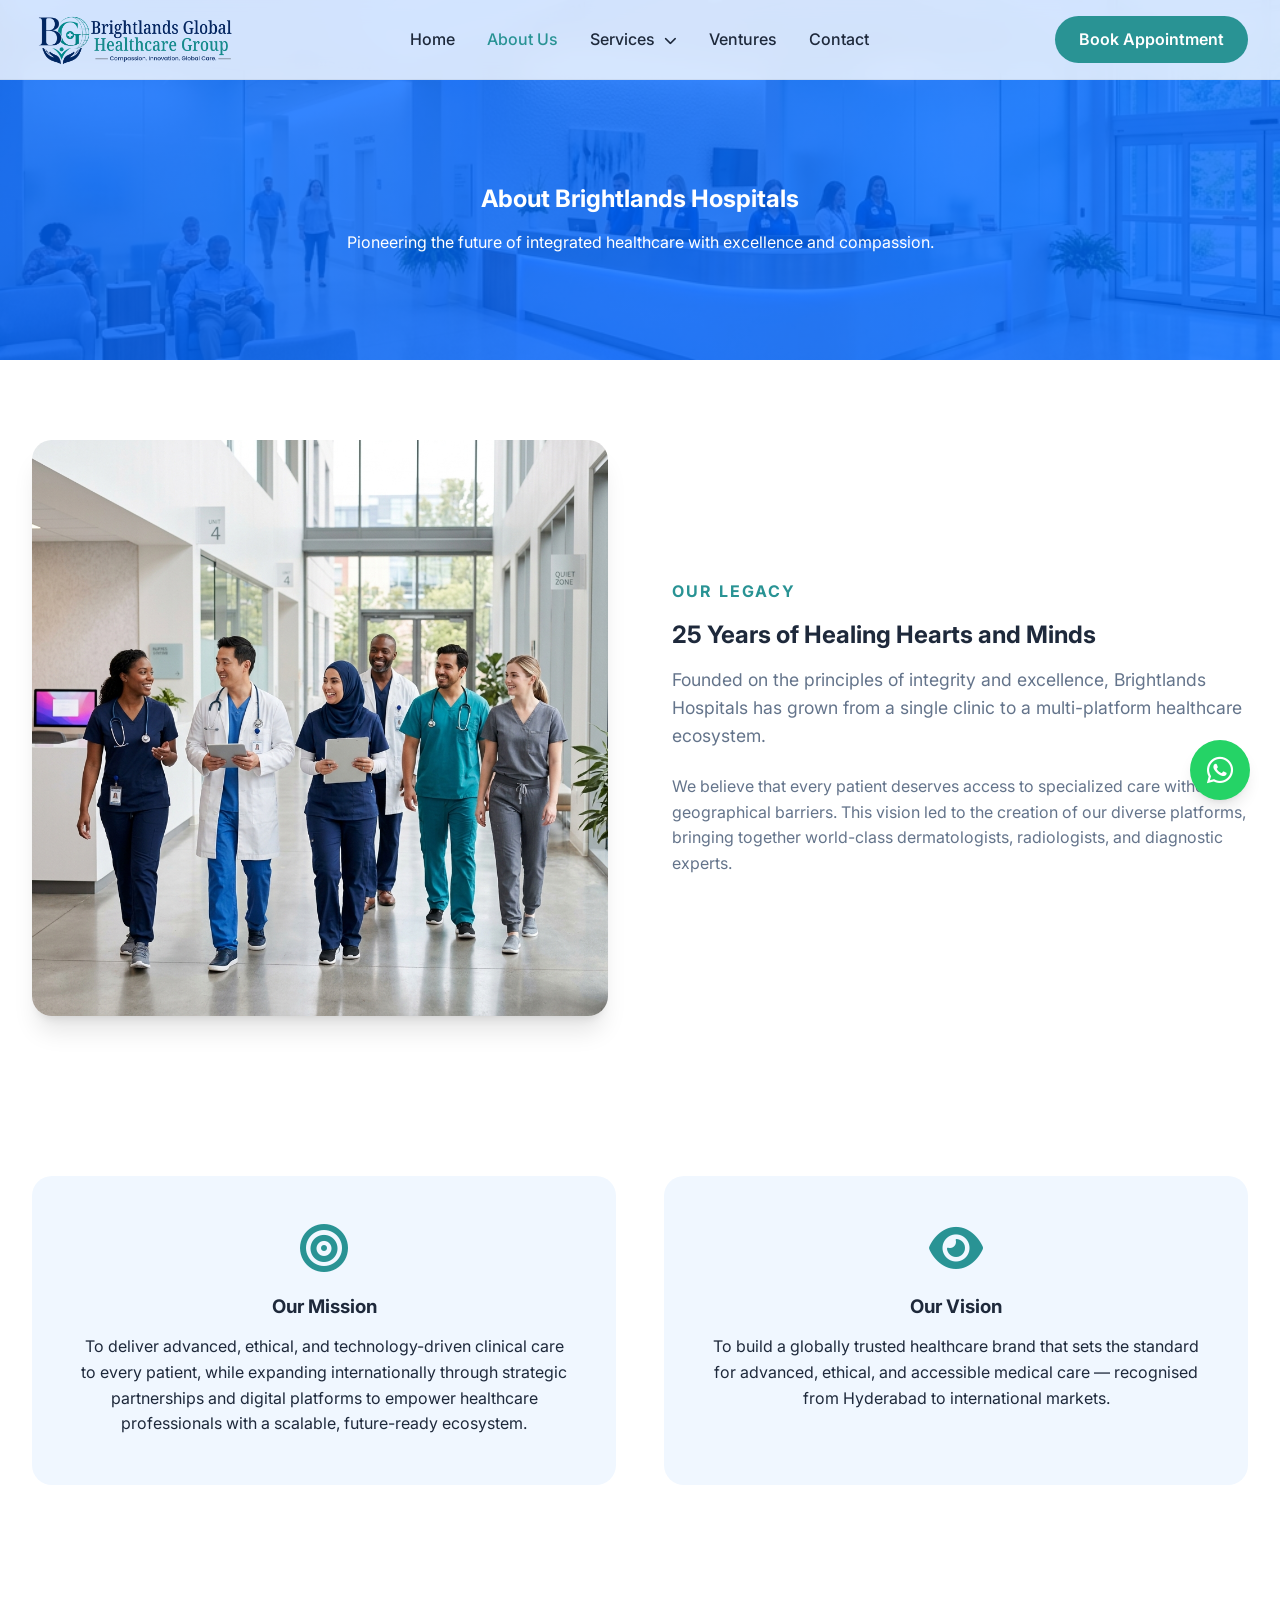
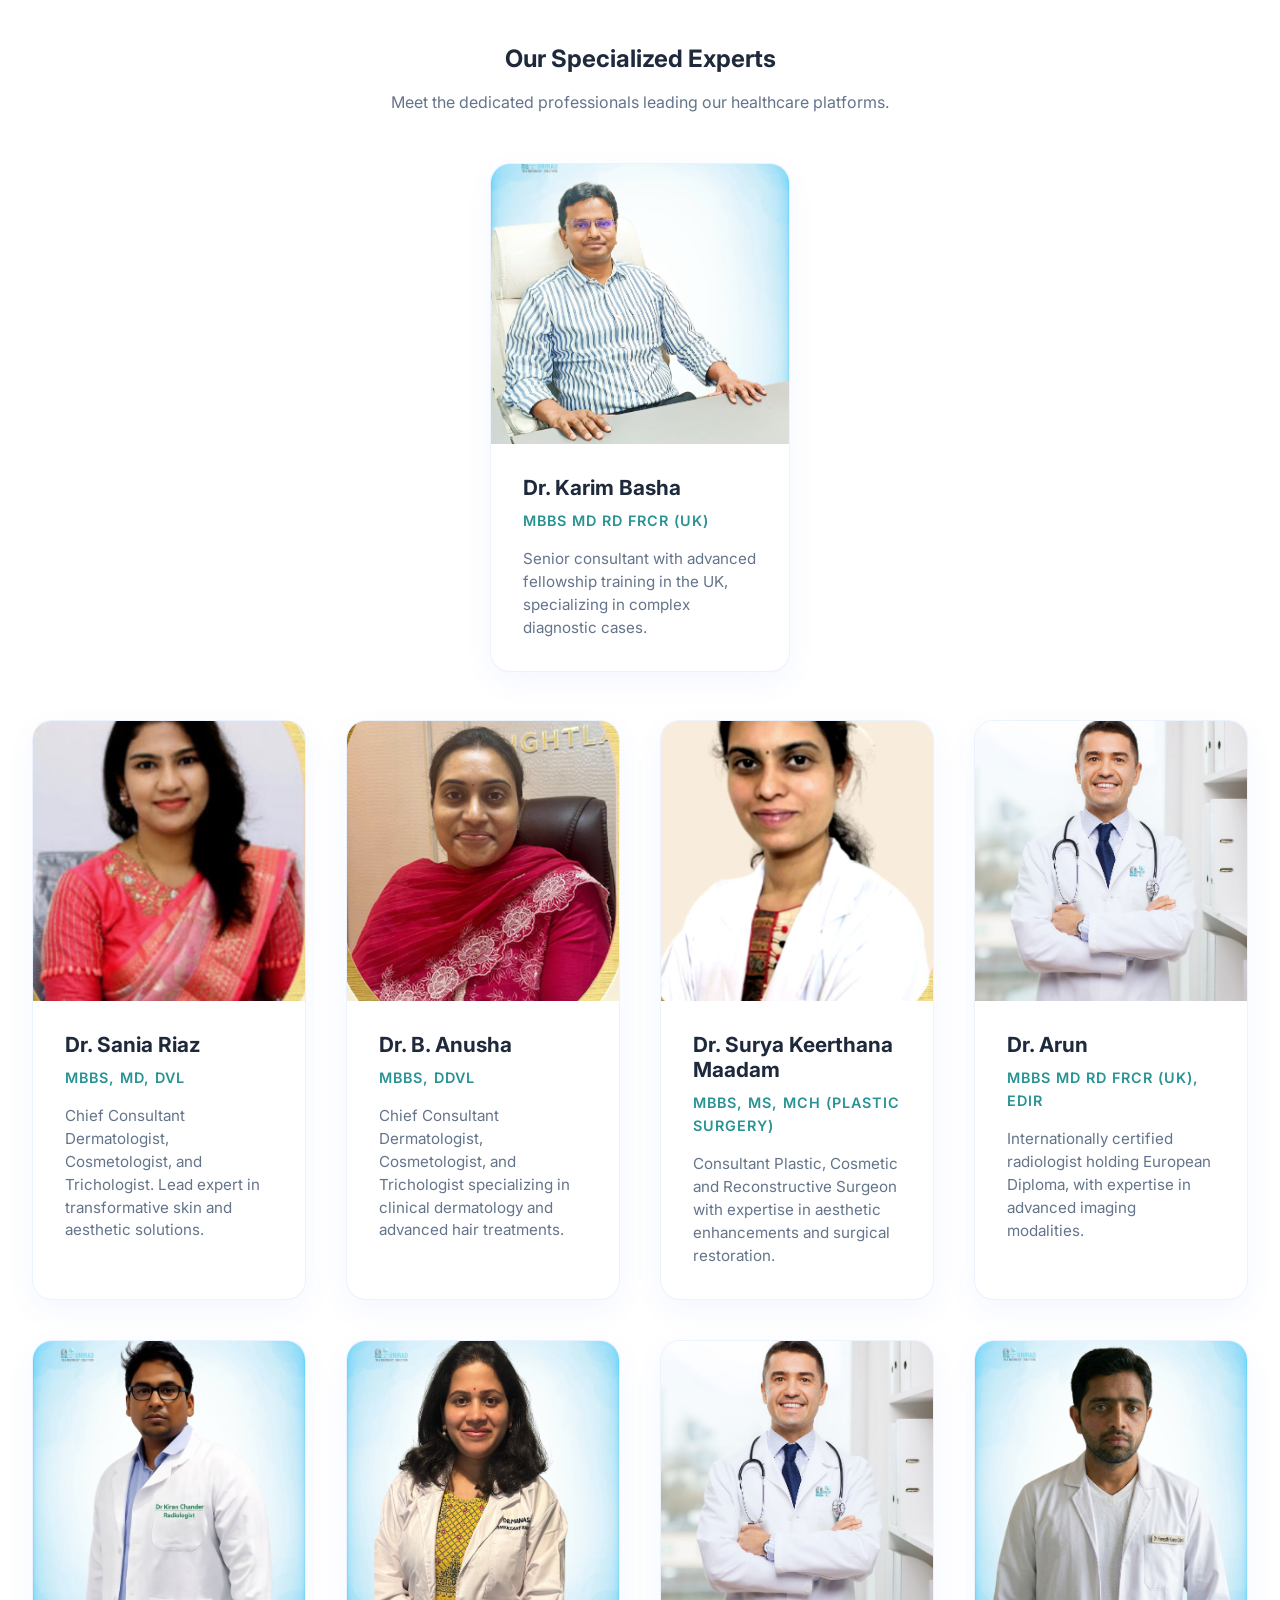
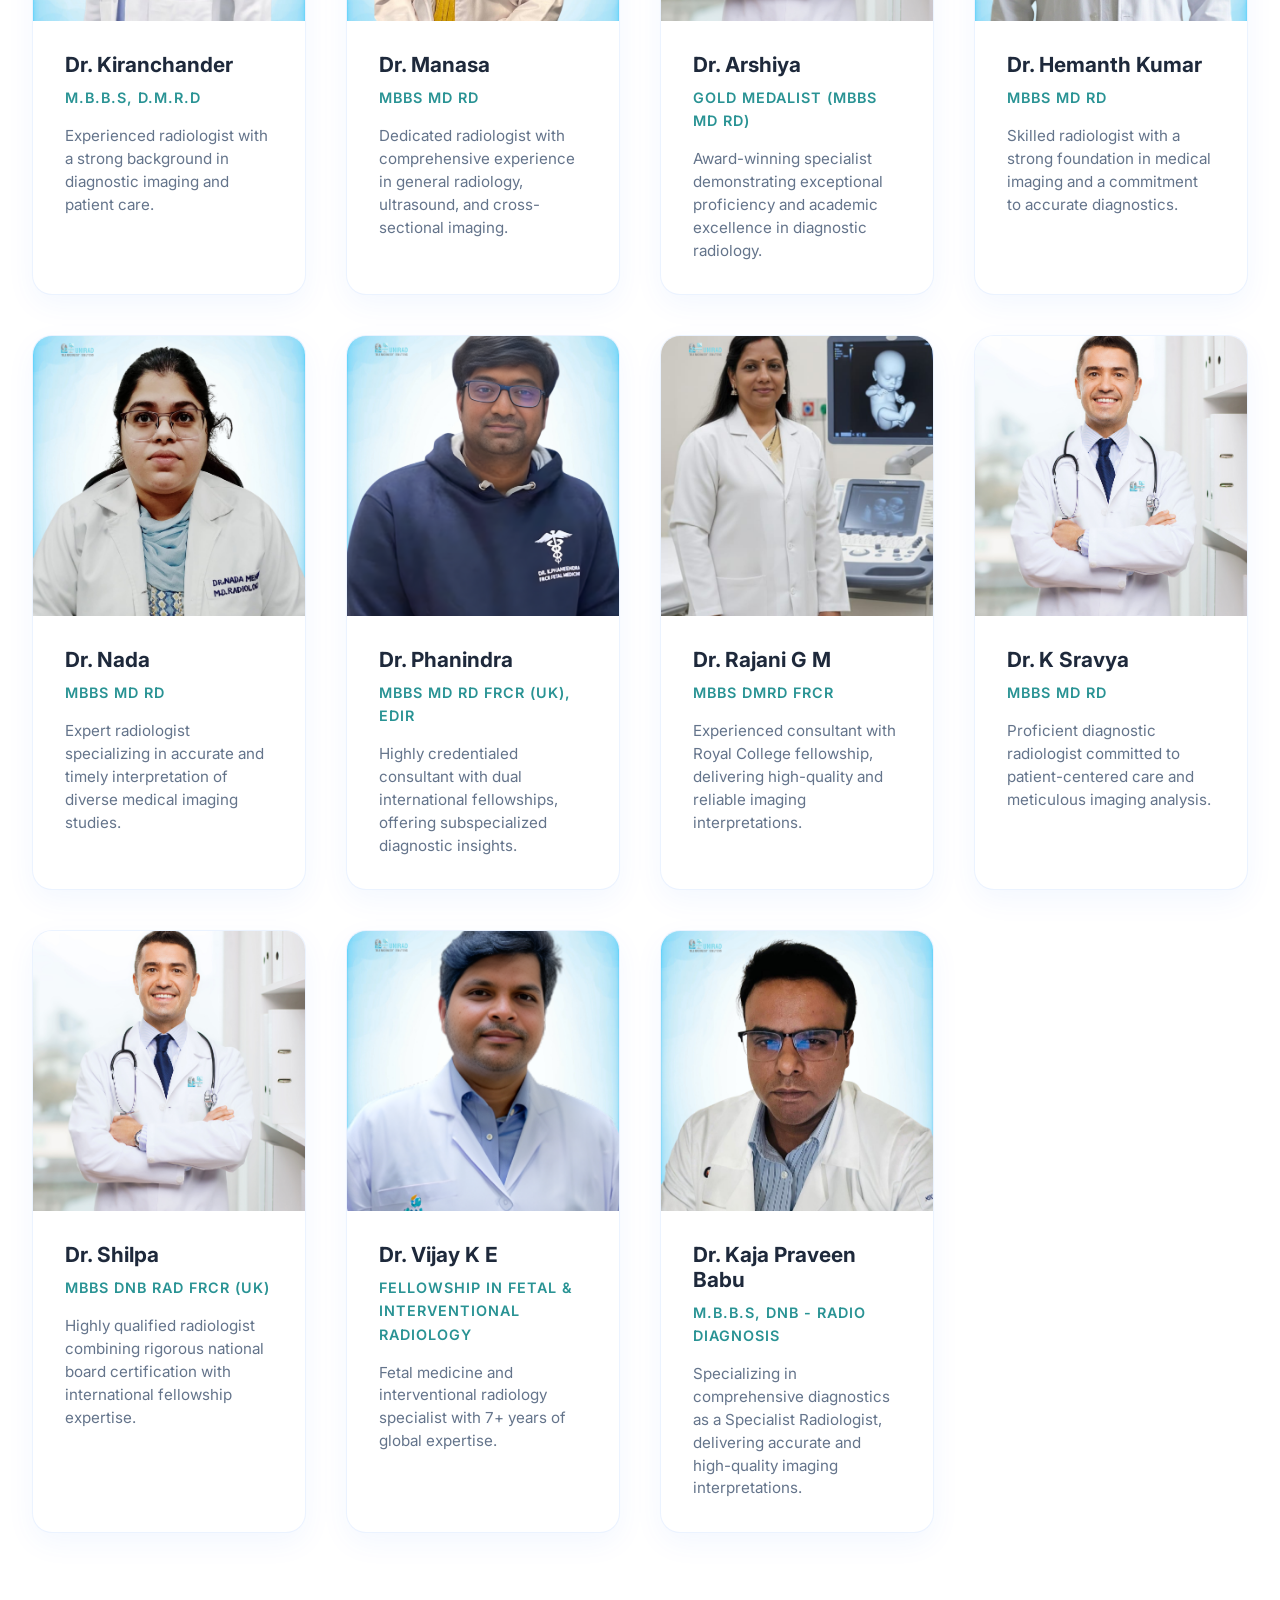
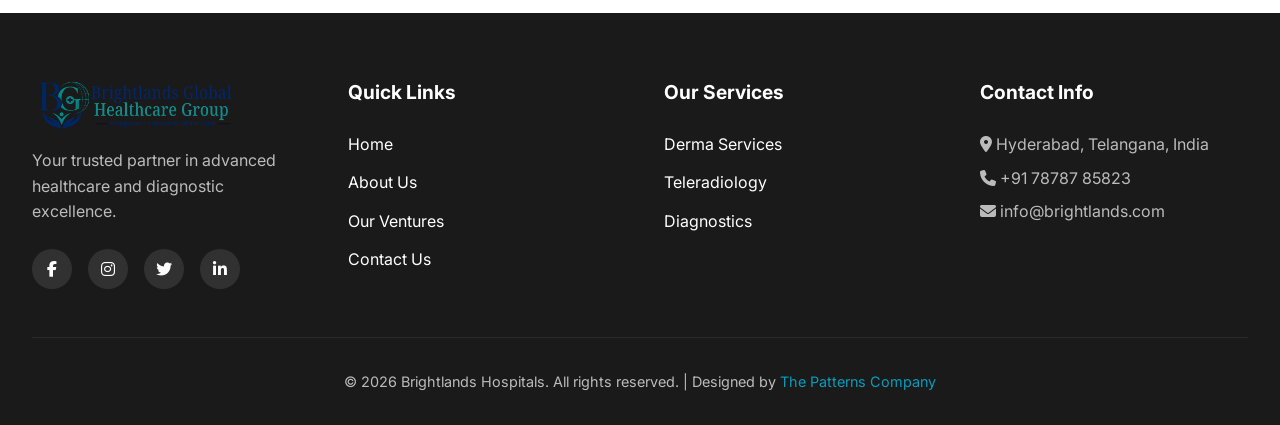
==== about-us.html @ 6816a844 "pp" ====
<!DOCTYPE html>
<html lang="en">

<head>
    <meta charset="UTF-8">
    <meta name="viewport" content="width=device-width, initial-scale=1.0">
    <title>About Us | Brightlands Hospitals</title>
    <link rel="stylesheet" href="assets/css/style.css">
    <link rel="stylesheet" href="https://cdnjs.cloudflare.com/ajax/libs/font-awesome/6.4.0/css/all.min.css">
    <link rel="shortcut icon" href="assets/images/favicon.png" type="image/x-icon">
</head>

<body>

    <!-- Header -->
    <header id="header">
        <div class="container nav-container">
            <a href="index.html" class="logo"><img src="assets/images/Brightlands-logo.png"
                    alt="Brightlands Hospitals"></a>
            <nav>
                <ul class="nav-links" id="nav-links">
                    <li><a href="index.html">Home</a></li>
                    <li><a href="about-us.html" class="active">About Us</a></li>
                    <li class="dropdown">
                        <a href="ventures.html">Services <i class="fas fa-chevron-down"></i></a>
                        <ul class="dropdown-menu">
                            <li><a href="https://brightlandsderma.com/" target="_blank">Brightlands Derma</a></li>
                            <li><a href="https://uniradteleradiology.com/" target="_blank">Unirad Teleradiology</a></li>
                            <li><a href="https://patternscompany.github.io/brightlands-diagnostics/"
                                    target="_blank">Brightlands Diagnostics</a></li>
                        </ul>
                    </li>
                    <li><a href="ventures.html">Ventures</a></li>
                    <li><a href="contact.html">Contact</a></li>
                    <li class="mobile-only"><a href="appointment.html">Book Appointment</a></li>
                </ul>
            </nav>
            <a href="appointment.html" class="nav-btn">Book Appointment</a>
            <div class="mobile-menu-btn" id="mobile-menu-btn">
                <i class="fas fa-bars"></i>
            </div>
        </div>
    </header>

    <div class="nav-overlay" id="nav-overlay"></div>

    <!-- About Hero -->
    <section class="about-hero">
        <div class="container text-center">
            <h1>About Brightlands Hospitals</h1>
            <p>Pioneering the future of integrated healthcare with excellence and compassion.</p>
        </div>
    </section>

    <!-- Our Story -->
    <section class="section-padding">
        <div class="container">
            <div class="about-summary-grid">
                <div class="about-image">
                    <img src="assets/images/about.png" alt="Our Story">
                </div>
                <div class="about-text">
                    <span
                        style="color: var(--primary-color); font-weight: 700; text-transform: uppercase; letter-spacing: 2px;">Our
                        Legacy</span>
                    <h2 style="margin-top: 1rem;">25 Years of Healing Hearts and Minds</h2>
                    <p style="margin-bottom: 1.5rem; color: var(--text-light); font-size: 1.1rem;">Founded on the
                        principles of integrity and excellence, Brightlands Hospitals has grown from a single clinic to
                        a multi-platform healthcare ecosystem.</p>
                    <p style="color: var(--text-light);">We believe that every patient deserves access to specialized
                        care without geographical barriers. This vision led to the creation of our diverse platforms,
                        bringing together world-class dermatologists, radiologists, and diagnostic experts.</p>
                </div>
            </div>
        </div>
    </section>

    <!-- Mission & Vision -->
    <section class="section-padding" style="background-color: var(--white);">
        <div class="container">
            <div class="mission-vision">
                <div class="mv-card">
                    <i class="fas fa-bullseye"></i>
                    <h3>Our Mission</h3>
                    <p>To deliver advanced, ethical, and technology-driven clinical care to every patient, while
                        expanding internationally through strategic partnerships and digital platforms to empower
                        healthcare professionals with a scalable, future-ready ecosystem.</p>
                </div>
                <div class="mv-card">
                    <i class="fas fa-eye"></i>
                    <h3>Our Vision</h3>
                    <p>To build a globally trusted healthcare brand that sets the standard for advanced, ethical, and
                        accessible medical care — recognised from Hyderabad to international markets.</p>
                </div>
            </div>
        </div>
    </section>

    <!-- Leadership -->
    <section class="section-padding">
        <div class="container">
            <h2 class="text-center">Our Specialized Experts</h2>
            <p class="text-center" style="max-width: 600px; margin: 0 auto 3rem; color: var(--text-light);">Meet the
                dedicated professionals leading our healthcare platforms.</p>
            <div class="team-leader">
                <!-- Dr. Karim Basha -->
                <div class="team-card leader-card">
                    <div class="box-img">
                        <img src="assets/images/team/karim-basha.png" alt="Dr. Karim Basha">
                    </div>
                    <div class="team-content">
                        <h3 class="box-title"><a href="#">Dr. Karim Basha</a></h3>
                        <span class="team-desig">MBBS MD RD FRCR (UK)</span>
                        <p class="team-text">Senior consultant with advanced fellowship training in the UK, specializing
                            in complex diagnostic cases.</p>
                    </div>
                </div>
            </div>

            <div class="team-grid">
                <!-- Dr. Sania Riaz -->
                <div class="team-card">
                    <div class="box-img">
                        <img src="assets/images/team/dr-sania.png" alt="Dr. Sania Riaz">
                    </div>
                    <div class="team-content">
                        <h3 class="box-title"><a href="#">Dr. Sania Riaz</a></h3>
                        <span class="team-desig">MBBS, MD, DVL</span>
                        <p class="team-text">Chief Consultant Dermatologist, Cosmetologist, and Trichologist. Lead
                            expert in transformative skin and aesthetic solutions.</p>
                    </div>
                </div>

                <!-- Dr. B. Anusha -->
                <div class="team-card">
                    <div class="box-img">
                        <img src="assets/images/team/dr-anusha.png" alt="Dr. B. Anusha">
                    </div>
                    <div class="team-content">
                        <h3 class="box-title"><a href="#">Dr. B. Anusha</a></h3>
                        <span class="team-desig">MBBS, DDVL</span>
                        <p class="team-text">Chief Consultant Dermatologist, Cosmetologist, and Trichologist
                            specializing in clinical dermatology and advanced hair treatments.</p>
                    </div>
                </div>

                <!-- Dr. Surya Keerthana Maadam -->
                <div class="team-card">
                    <div class="box-img">
                        <img src="assets/images/team/dr-surya.png" alt="Dr. Surya Keerthana Maadam">
                    </div>
                    <div class="team-content">
                        <h3 class="box-title"><a href="#">Dr. Surya Keerthana Maadam</a></h3>
                        <span class="team-desig">MBBS, MS, MCh (Plastic Surgery)</span>
                        <p class="team-text">Consultant Plastic, Cosmetic and Reconstructive Surgeon with expertise in
                            aesthetic enhancements and surgical restoration.</p>
                    </div>
                </div>



                <!-- Dr. Arun -->
                <div class="team-card">
                    <div class="box-img">
                        <img src="assets/images/team/placeholder.png" alt="Dr. Arun">
                    </div>
                    <div class="team-content">
                        <h3 class="box-title"><a href="#">Dr. Arun</a></h3>
                        <span class="team-desig">MBBS MD RD FRCR (UK), EDiR</span>
                        <p class="team-text">Internationally certified radiologist holding European Diploma, with
                            expertise in advanced imaging modalities.</p>
                    </div>
                </div>

                <!-- Dr. Kiranchander -->
                <div class="team-card">
                    <div class="box-img">
                        <img src="assets/images/team/dr-kiran.png" alt="Dr. Kiranchander">
                    </div>
                    <div class="team-content">
                        <h3 class="box-title"><a href="#">Dr. Kiranchander</a></h3>
                        <span class="team-desig">M.B.B.S, D.M.R.D</span>
                        <p class="team-text">Experienced radiologist with a strong background in diagnostic imaging and
                            patient care.</p>
                    </div>
                </div>

                <!-- Dr. Manasa -->
                <div class="team-card">
                    <div class="box-img">
                        <img src="assets/images/team/dr-manasa.png" alt="Dr. Manasa">
                    </div>
                    <div class="team-content">
                        <h3 class="box-title"><a href="#">Dr. Manasa</a></h3>
                        <span class="team-desig">MBBS MD RD</span>
                        <p class="team-text">Dedicated radiologist with comprehensive experience in general radiology,
                            ultrasound, and cross-sectional imaging.</p>
                    </div>
                </div>

                <!-- Dr. Arshiya -->
                <div class="team-card">
                    <div class="box-img">
                        <img src="assets/images/team/placeholder.png" alt="Dr. Arshiya">
                    </div>
                    <div class="team-content">
                        <h3 class="box-title"><a href="#">Dr. Arshiya</a></h3>
                        <span class="team-desig">Gold Medalist (MBBS MD RD)</span>
                        <p class="team-text">Award-winning specialist demonstrating exceptional proficiency and academic
                            excellence in diagnostic radiology.</p>
                    </div>
                </div>

                <!-- Dr. Hemanth Kumar -->
                <div class="team-card">
                    <div class="box-img">
                        <img src="assets/images/team/hemanth.png" alt="Dr. Hemanth Kumar">
                    </div>
                    <div class="team-content">
                        <h3 class="box-title"><a href="#">Dr. Hemanth Kumar</a></h3>
                        <span class="team-desig">MBBS MD RD</span>
                        <p class="team-text">Skilled radiologist with a strong foundation in medical imaging and a
                            commitment to accurate diagnostics.</p>
                    </div>
                </div>

                <!-- Dr. Nada -->
                <div class="team-card">
                    <div class="box-img">
                        <img src="assets/images/team/nada-mehreen.png" alt="Dr. Nada">
                    </div>
                    <div class="team-content">
                        <h3 class="box-title"><a href="#">Dr. Nada</a></h3>
                        <span class="team-desig">MBBS MD RD</span>
                        <p class="team-text">Expert radiologist specializing in accurate and timely interpretation of
                            diverse medical imaging studies.</p>
                    </div>
                </div>

                <!-- Dr. Phanindra -->
                <div class="team-card">
                    <div class="box-img">
                        <img src="assets/images/team/phanindra.png" alt="Dr. Phanindra">
                    </div>
                    <div class="team-content">
                        <h3 class="box-title"><a href="#">Dr. Phanindra</a></h3>
                        <span class="team-desig">MBBS MD RD FRCR (UK), EDIR</span>
                        <p class="team-text">Highly credentialed consultant with dual international fellowships,
                            offering subspecialized diagnostic insights.</p>
                    </div>
                </div>

                <!-- Dr. Rajani G M -->
                <div class="team-card">
                    <div class="box-img">
                        <img src="assets/images/team/rajani.png" alt="Dr. Rajani G M">
                    </div>
                    <div class="team-content">
                        <h3 class="box-title"><a href="#">Dr. Rajani G M</a></h3>
                        <span class="team-desig">MBBS DMRD FRCR</span>
                        <p class="team-text">Experienced consultant with Royal College fellowship, delivering
                            high-quality and reliable imaging interpretations.</p>
                    </div>
                </div>

                <!-- Dr. K Sravya -->
                <div class="team-card">
                    <div class="box-img">
                        <img src="assets/images/team/placeholder.png" alt="Dr. K Sravya">
                    </div>
                    <div class="team-content">
                        <h3 class="box-title"><a href="#">Dr. K Sravya</a></h3>
                        <span class="team-desig">MBBS MD RD</span>
                        <p class="team-text">Proficient diagnostic radiologist committed to patient-centered care and
                            meticulous imaging analysis.</p>
                    </div>
                </div>

                <!-- Dr. Shilpa -->
                <div class="team-card">
                    <div class="box-img">
                        <img src="assets/images/team/placeholder.png" alt="Dr. Shilpa">
                    </div>
                    <div class="team-content">
                        <h3 class="box-title"><a href="#">Dr. Shilpa</a></h3>
                        <span class="team-desig">MBBS DNB RAD FRCR (UK)</span>
                        <p class="team-text">Highly qualified radiologist combining rigorous national board
                            certification with international fellowship expertise.</p>
                    </div>
                </div>

                <!-- Dr. Vijay K E -->
                <div class="team-card">
                    <div class="box-img">
                        <img src="assets/images/team/vijay.png" alt="Dr. Vijay K E">
                    </div>
                    <div class="team-content">
                        <h3 class="box-title"><a href="#">Dr. Vijay K E</a></h3>
                        <span class="team-desig">Fellowship in Fetal & Interventional Radiology</span>
                        <p class="team-text">Fetal medicine and interventional radiology specialist with 7+ years of
                            global expertise.</p>
                    </div>
                </div>

                <!-- Dr. Kaja Praveen Babu -->
                <div class="team-card">
                    <div class="box-img">
                        <img src="assets/images/team/praveen.png" alt="Dr. Kaja Praveen Babu">
                    </div>
                    <div class="team-content">
                        <h3 class="box-title"><a href="#">Dr. Kaja Praveen Babu</a></h3>
                        <span class="team-desig">M.B.B.S, DNB - RADIO DIAGNOSIS</span>
                        <p class="team-text">Specializing in comprehensive diagnostics as a Specialist Radiologist,
                            delivering accurate and high-quality imaging interpretations.</p>
                    </div>
                </div>
            </div>
        </div>
    </section>

    <!-- Footer -->
    <footer>
        <div class="container">
            <div class="footer-grid">
                <div class="footer-col">
                    <a href="index.html" class="logo"><img src="assets/images/Brightlands-logo.png"
                            alt="Brightlands Hospitals"></a>
                    <p style="margin-top: 1rem; opacity: 0.7;">Your trusted partner in advanced healthcare and
                        diagnostic excellence.</p>
                    <div class="social-links">
                        <a href="#"><i class="fab fa-facebook-f"></i></a>
                        <a href="#"><i class="fab fa-instagram"></i></a>
                        <a href="#"><i class="fab fa-twitter"></i></a>
                        <a href="#"><i class="fab fa-linkedin-in"></i></a>
                    </div>
                </div>
                <div class="footer-col">
                    <h4>Quick Links</h4>
                    <ul class="footer-links">
                        <li><a href="index.html">Home</a></li>
                        <li><a href="about-us.html">About Us</a></li>
                        <li><a href="ventures.html">Our Ventures</a></li>
                        <li><a href="contact.html">Contact Us</a></li>
                    </ul>
                </div>
                <div class="footer-col">
                    <h4>Our Services</h4>
                    <ul class="footer-links">
                        <li><a href="https://brightlandsderma.com/">Derma Services</a></li>
                        <li><a href="https://uniradteleradiology.com/">Teleradiology</a></li>
                        <li><a href="contact.html">Diagnostics</a></li>
                    </ul>
                </div>
                <div class="footer-col">
                    <h4>Contact Info</h4>
                    <p style="opacity: 0.7;"><i class="fas fa-location-dot"></i> Hyderabad, Telangana, India</p>
                    <p style="opacity: 0.7; margin: 0.5rem 0;"><i class="fas fa-phone"></i> +91 78787 85823</p>
                    <p style="opacity: 0.7;"><i class="fas fa-envelope"></i> info@brightlands.com</p>
                </div>
            </div>
            <div class="copyright text-center">
                <p>&copy; 2026 Brightlands Hospitals. All rights reserved. | Designed by <a
                        href="https://thepatternscompany.com/" target="_blank"
                        style="color: var(--secondary-color); text-decoration: none;">The Patterns Company</a></p>
            </div>
        </div>
    </footer>

    <a href="https://wa.me/917878785823" class="whatsapp-float" target="_blank">
        <i class="fab fa-whatsapp"></i>
    </a>

    <div class="back-to-top" id="backToTop">
        <i class="fas fa-chevron-up"></i>
    </div>

    <script src="assets/js/main.js"></script>
</body>

</html>
---- assets/css/style.css ----
@import url('https://fonts.googleapis.com/css2?family=Inter:wght@300;400;500;600;700&display=swap');

:root {
    --primary-color: #299394;
    --primary-dark: #0052cc;
    --secondary-color: #00d2ff;
    --accent-color: #f0f7ff;
    --text-color: #1e293b;
    --text-light: #64748b;
    --white: #ffffff;
    --shadow-sm: 0 4px 6px -1px rgb(0 0 0 / 0.1), 0 2px 4px -2px rgb(0 0 0 / 0.1);
    --shadow-md: 0 10px 15px -3px rgb(0 0 0 / 0.1), 0 4px 6px -4px rgb(0 0 0 / 0.1);
    --shadow-lg: 0 20px 25px -5px rgb(0 0 0 / 0.1), 0 8px 10px -6px rgb(0 0 0 / 0.1);
    --transition: all 0.4s cubic-bezier(0.4, 0, 0.2, 1);
    --max-width: 1280px;
    --header-height: 80px;
    --mobile-header-height: 70px;
    --border-radius: 20px;
    --container-padding: 2rem;
    --mobile-container-padding: 1.2rem;
}

* {
    margin: 0;
    padding: 0;
    box-sizing: border-box;
}

html {
    scroll-behavior: smooth;
}

html,
body {
    overflow-x: hidden;
    width: 100%;
    position: relative;
}

body {
    font-family: 'Inter', sans-serif;
    line-height: 1.6;
    color: var(--text-color);
    background-color: var(--white);
}

a {
    text-decoration: none;
    color: inherit;
    transition: var(--transition);
}

ul {
    list-style: none;
}

img,
video {
    max-width: 100%;
    display: block;
}

.container {
    max-width: var(--max-width);
    margin: 0 auto;
    padding: 0 var(--container-padding);
}

@media (max-width: 768px) {
    .container {
        padding: 0 var(--mobile-container-padding);
    }
}

.section-padding {
    padding: 5rem 0;
}

h1,
h2,
h3 {
    line-height: 1.2;
    margin-bottom: 1rem;
    font-weight: 700;
}

.text-center {
    text-align: center;
}

/* Buttons */
.btn {
    display: inline-block;
    padding: 0.8rem 2rem;
    border-radius: 50px;
    font-weight: 600;
    cursor: pointer;
    transition: var(--transition);
    border: none;
    font-size: 1rem;
}

.btn-primary {
    background-color: var(--primary-color);
    color: var(--white);
}

.btn-primary:hover {
    background-color: var(--primary-dark);
    transform: translateY(-2px);
    box-shadow: var(--shadow-md);
}

.btn-outline {
    background-color: transparent;
    border: 2px solid var(--primary-color);
    color: var(--primary-color);
}

.btn-outline:hover {
    background-color: var(--primary-color);
    color: var(--white);
}

.btn-whatsapp {
    background-color: #25d366;
    color: var(--white);
}

.btn-whatsapp:hover {
    background-color: #128c7e;
}

/* Header */
header {
    height: var(--header-height);
    background-color: rgba(255, 255, 255, 0.8);
    backdrop-filter: blur(10px);
    position: fixed;
    top: 0;
    width: 100%;
    z-index: 1000;
    display: flex;
    align-items: center;
    border-bottom: 1px solid rgba(0, 0, 0, 0.05);
    transition: var(--transition);
}

header.scrolled {
    height: 80px;
    background-color: rgba(255, 255, 255, 0.95);
    box-shadow: var(--shadow-md);
}

.nav-container {
    display: flex;
    justify-content: space-between;
    align-items: center;
    width: 100%;
}

.logo {
    display: flex;
    align-items: center;
}

.logo img {
    height: 55px;
    /* Better fit for 80px desktop header */
    width: auto;
    display: block;
    transition: var(--transition);
}

@media (max-width: 768px) {
    .logo img {
        height: 40px;
        /* Better fit for 70px mobile header */
    }
}

.logo span {
    color: var(--secondary-color);
    margin-left: 2px;
}

.logo:hover {
    transform: scale(1.02);
}

.nav-links {
    display: flex;
    gap: 2rem;
}

.nav-links a {
    font-weight: 500;
    color: var(--text-color);
}

.nav-links a:hover,
.nav-links a.active {
    color: var(--primary-color);
}

.mobile-only {
    display: none;
}

.mobile-menu-btn {
    display: none;
    font-size: 1.5rem;
    cursor: pointer;
    z-index: 1100;
    position: relative;
    color: var(--text-color);
}

/* Mobile Menu Overlay */
.nav-overlay {
    position: fixed;
    top: 0;
    left: 0;
    width: 100%;
    height: 100%;
    background: rgba(0, 0, 0, 0.5);
    backdrop-filter: blur(4px);
    z-index: 999;
    opacity: 0;
    visibility: hidden;
    transition: var(--transition);
}

.nav-overlay.active {
    opacity: 1;
    visibility: visible;
}

/* Hero Section */
.hero {
    min-height: 85vh;
    padding-top: var(--header-height);
    background: radial-gradient(circle at top right, rgba(0, 102, 255, 0.05), transparent),
        radial-gradient(circle at bottom left, rgba(0, 210, 255, 0.05), transparent);
    display: flex;
    align-items: center;
    position: relative;
    overflow: hidden;
}

.hero::before {
    content: '';
    position: absolute;
    top: -10%;
    right: -10%;
    width: 40%;
    height: 60%;
    background: var(--accent-color);
    border-radius: 50%;
    filter: blur(100px);
    z-index: -1;
    opacity: 0.5;
}

.hero-grid {
    display: grid;
    grid-template-columns: 1.2fr 1fr;
    gap: 4rem;
    align-items: center;
}

.hero-content {
    animation: fadeInLeft 1s ease;
    text-align: left;
    margin: 0;
}

.hero h1 {
    font-size: 4rem;
    line-height: 1.1;
    margin-bottom: 1.5rem;
    background: linear-gradient(135deg, var(--text-color) 0%, var(--primary-color) 100%);
    -webkit-background-clip: text;
    -webkit-text-fill-color: transparent;
    font-weight: 800;
}

.hero p {
    font-size: 1.25rem;
    color: var(--text-light);
    margin-bottom: 3rem;
    max-width: 600px;
}

.hero-btns {
    display: flex;
    gap: 1.5rem;
}

.hero-image-box {
    position: relative;
    animation: fadeInRight 1s ease;
}

.hero-main-img {
    width: 100%;
    height: 500px;
    min-height: 350px;
    object-fit: cover;
    border-radius: 30px;
    box-shadow: var(--shadow-lg);
    z-index: 2;
    position: relative;
}

.nav-links li {
    position: relative;
}

.dropdown>a i {
    font-size: 0.8rem;
    margin-left: 5px;
    transition: transform 0.3s ease;
}

.dropdown:hover>a i {
    transform: rotate(180deg);
}

.dropdown-menu {
    position: absolute;
    top: 100%;
    left: 0;
    background-color: var(--white);
    min-width: 220px;
    box-shadow: var(--shadow-lg);
    border-radius: 12px;
    padding: 1rem 0;
    opacity: 0;
    visibility: hidden;
    transform: translateY(10px);
    transition: var(--transition);
    z-index: 1000;
}

.dropdown:hover .dropdown-menu {
    opacity: 1;
    visibility: visible;
    transform: translateY(0);
}

.dropdown-menu li {
    width: 100%;
}

.dropdown-menu li a {
    padding: 0.8rem 1.5rem;
    display: block;
    color: var(--text-color);
    font-weight: 500;
    transition: var(--transition);
}

.dropdown-menu li a:hover {
    background-color: var(--accent-color);
    color: var(--primary-color);
    padding-left: 1.8rem;
}

/* Mobile Dropdown */
@media (max-width: 768px) {
    .dropdown-menu {
        position: static;
        opacity: 1;
        visibility: visible;
        transform: none;
        box-shadow: none;
        padding: 0 0 0 1.5rem;
        display: none;
        width: 100%;
        min-width: 0;
    }

    .dropdown.active .dropdown-menu {
        display: block;
    }

    .dropdown-menu li a {
        padding: 0.6rem 0;
        border-bottom: none !important;
        font-size: 1.1rem;
    }
}

.hero-floating-card {
    position: absolute;
    bottom: 40px;
    left: -60px;
    background: rgba(255, 255, 255, 0.8);
    backdrop-filter: blur(10px);
    padding: 1.5rem;
    border-radius: 20px;
    box-shadow: var(--shadow-md);
    display: flex;
    align-items: center;
    gap: 1rem;
    z-index: 3;
    border: 1px solid rgba(255, 255, 255, 0.3);
    animation: floating 3s infinite ease-in-out;
}

.floating-icon {
    width: 50px;
    height: 50px;
    background: var(--primary-color);
    color: white;
    border-radius: 12px;
    display: flex;
    align-items: center;
    justify-content: center;
    font-size: 1.5rem;
}

@keyframes floating {

    0%,
    100% {
        transform: translateY(0);
    }

    50% {
        transform: translateY(-15px);
    }
}

@keyframes fadeInLeft {
    from {
        opacity: 0;
        transform: translateX(-50px);
    }

    to {
        opacity: 1;
        transform: translateX(0);
    }
}

@keyframes fadeInRight {
    from {
        opacity: 0;
        transform: translateX(50px);
    }

    to {
        opacity: 1;
        transform: translateX(0);
    }
}

@media (max-width: 992px) {
    .hero-grid {
        grid-template-columns: 1fr;
        text-align: center;
    }

    .hero-content {
        text-align: center;
        display: flex;
        flex-direction: column;
        align-items: center;
    }

    .hero h1 {
        font-size: 3.5rem;
    }

    .hero-image-box {
        position: relative;
    }
}

.about-summary {
    background-color: var(--white);
}

.about-summary-grid {
    display: grid;
    grid-template-columns: 1fr 1fr;
    gap: 4rem;
    align-items: center;
}

.about-image {
    position: relative;
    border-radius: var(--border-radius);
    overflow: hidden;
    box-shadow: var(--shadow-lg);
}

.about-image img {
    width: 100%;
    height: 100%;
    object-fit: cover;
}

.about-badge {
    position: absolute;
    bottom: 20px;
    right: 20px;
    background: var(--primary-color);
    color: white;
    padding: 1rem 2rem;
    border-radius: 15px;
    box-shadow: var(--shadow-md);
    font-weight: 700;
    text-align: center;
}

.about-badge span {
    display: block;
    font-size: 0.8rem;
    font-weight: 400;
    opacity: 0.9;
}

@media (max-width: 992px) {
    .about-summary-grid {
        grid-template-columns: 1fr;
        gap: 3rem;
    }
}

/* Cards Section */
.platforms-grid {
    display: grid;
    grid-template-columns: repeat(auto-fit, minmax(300px, 1fr));
    gap: 2.5rem;
    margin-top: 3rem;
}

.card {
    background: var(--white);
    border-radius: var(--border-radius);
    overflow: hidden;
    box-shadow: var(--shadow-sm);
    transition: var(--transition);
    display: flex;
    flex-direction: column;
    border: 1px solid rgba(0, 0, 0, 0.03);
}

.card:hover {
    transform: translateY(-12px);
    box-shadow: var(--shadow-lg);
}

.card-img {
    height: 200px;
    overflow: hidden;
}

.card-img img {
    width: 100%;
    height: 100%;
    object-fit: cover;
    transition: var(--transition);
}

.card:hover .card-img img {
    transform: scale(1.1);
}

.card-content {
    padding: 2rem;
    flex-grow: 1;
    display: flex;
    flex-direction: column;
}

.card h3 {
    margin-bottom: 1rem;
    color: var(--primary-color);
}

.card p {
    color: var(--text-light);
    margin-bottom: 2rem;
}

.card .btn {
    margin-top: auto;
    width: 100%;
    text-align: center;
}

/* About Section */
.about-section {
    background-color: var(--accent-color);
}

.about-content {
    max-width: 900px;
    margin: 0 auto;
}

/* CTA Section */
.cta-section {
    background-color: var(--primary-color);
    color: var(--white);
    padding: 4rem 0;
}

.cta-flex {
    display: flex;
    flex-direction: column;
    align-items: center;
    gap: 2rem;
}

.cta-btns {
    display: flex;
    gap: 1.5rem;
}

/* Footer */
footer {
    background-color: #1a1a1a;
    color: var(--white);
    padding: 4rem 0 2rem;
}

.footer-grid {
    display: grid;
    grid-template-columns: repeat(auto-fit, minmax(200px, 1fr));
    gap: 3rem;
    margin-bottom: 3rem;
}

.social-links {
    display: flex;
    gap: 1rem;
    margin-top: 1.5rem;
}

.social-links a {
    width: 40px;
    height: 40px;
    background: rgba(255, 255, 255, 0.1);
    border-radius: 50%;
    display: flex;
    align-items: center;
    justify-content: center;
    transition: var(--transition);
    color: white;
}

.social-links a:hover {
    background: var(--primary-color);
    transform: translateY(-5px);
}

.footer-col h4 {
    margin-bottom: 1.5rem;
    font-size: 1.2rem;
}

.footer-links li {
    margin-bottom: 0.8rem;
}

.footer-links a:hover {
    color: var(--secondary-color);
    padding-left: 5px;
}

.copyright {
    border-top: 1px solid #333;
    padding-top: 2rem;
    font-size: 0.9rem;
    opacity: 0.7;
}

/* Form Styles */
.contact-container {
    display: grid;
    grid-template-columns: 1fr 1.5fr;
    gap: 4rem;
}

.contact-info {
    padding: 2rem;
    background-color: var(--accent-color);
    border-radius: 15px;
}

.contact-info-item {
    display: flex;
    align-items: center;
    gap: 1rem;
    margin-bottom: 1.5rem;
}

.contact-form {
    display: grid;
    gap: 1.5rem;
}

.form-group {
    display: flex;
    flex-direction: column;
    gap: 0.5rem;
}

.form-group label {
    font-weight: 500;
}

.form-group input,
.form-group textarea {
    padding: 0.8rem;
    border: 1px solid #ddd;
    border-radius: 8px;
    font-family: inherit;
    font-size: 1rem;
}

.form-group input:focus,
.form-group textarea:focus {
    outline: none;
    border-color: var(--primary-color);
}

/* Animations */
@keyframes fadeInUp {
    from {
        opacity: 0;
        transform: translateY(30px);
    }

    to {
        opacity: 1;
        transform: translateY(0);
    }
}

/* Stats Section */
.stats-section {
    background-color: var(--white);
    padding: 4rem 0;
}

.stats-grid {
    display: grid;
    grid-template-columns: repeat(auto-fit, minmax(200px, 1fr));
    gap: 2rem;
    text-align: center;
}

.stat-item h3 {
    font-size: 2.5rem;
    color: var(--primary-color);
    margin-bottom: 0.5rem;
}

.stat-item p {
    color: var(--text-light);
    font-weight: 500;
}

/* FAQ Section */
.faq-section {
    background-color: var(--accent-color);
}

.faq-container {
    max-width: 800px;
    margin: 3rem auto 0;
}

.faq-item {
    background: var(--white);
    margin-bottom: 1rem;
    border-radius: 10px;
    box-shadow: var(--shadow-sm);
    overflow: hidden;
}

.faq-question {
    padding: 1.5rem;
    display: flex;
    justify-content: space-between;
    align-items: center;
    cursor: pointer;
    font-weight: 600;
    transition: var(--transition);
}

.faq-question:hover {
    color: var(--primary-color);
}

.faq-answer {
    padding: 0 1.5rem;
    max-height: 0;
    overflow: hidden;
    transition: all 0.4s cubic-bezier(0, 1, 0, 1);
    color: var(--text-light);
}

.faq-item.active .faq-answer {
    max-height: 1000px;
    padding: 0 1.5rem 1.5rem;
    transition: all 0.4s cubic-bezier(1, 0, 1, 0);
}

.faq-question i {
    transition: var(--transition);
}

.faq-item.active .faq-question i {
    transform: rotate(180deg);
}

/* Testimonials */
.testimonials-section {
    background-color: var(--white);
}

.testimonials-grid {
    display: grid;
    grid-template-columns: repeat(auto-fit, minmax(300px, 1fr));
    gap: 2rem;
    margin-top: 3rem;
}

.testimonial-card {
    background: var(--white);
    padding: 3rem 2rem;
    border-radius: var(--border-radius);
    position: relative;
    box-shadow: var(--shadow-sm);
    border: 1px solid rgba(0, 0, 0, 0.05);
    transition: var(--transition);
}

.testimonial-card:hover {
    transform: translateY(-5px);
    box-shadow: var(--shadow-md);
}

.testimonial-card i {
    font-size: 3rem;
    color: var(--primary-color);
    opacity: 0.1;
    position: absolute;
    top: 1rem;
    right: 2rem;
}

.testimonial-text {
    font-style: normal;
    margin-bottom: 2rem;
    font-size: 1.1rem;
    color: var(--text-color);
    line-height: 1.8;
}

.testimonial-author {
    display: flex;
    align-items: center;
    gap: 1.5rem;
}

.author-avatar {
    width: 60px;
    height: 60px;
    background: linear-gradient(135deg, var(--primary-color), var(--secondary-color));
    border-radius: 50%;
    display: flex;
    align-items: center;
    justify-content: center;
    color: white;
    font-weight: 700;
    font-size: 1.2rem;
}

.author-info h4 {
    margin: 0;
    font-size: 1rem;
}

.author-info p {
    font-size: 0.8rem;
    color: var(--text-light);
    margin: 0;
}

/* Why Choose Us */
.features-grid {
    display: grid;
    grid-template-columns: repeat(auto-fit, minmax(250px, 1fr));
    gap: 2rem;
    margin-top: 3rem;
}

.feature-item {
    padding: 2rem;
    text-align: center;
    background: var(--white);
    border-radius: 15px;
    transition: var(--transition);
}

.feature-item:hover {
    background: var(--accent-color);
}

.feature-icon {
    width: 60px;
    height: 60px;
    background: var(--primary-color);
    color: white;
    border-radius: 50%;
    display: flex;
    align-items: center;
    justify-content: center;
    font-size: 1.5rem;
    margin: 0 auto 1.5rem;
}

/* Process Section */
.process-section {
    background-color: var(--white);
}

.process-grid {
    display: grid;
    grid-template-columns: repeat(auto-fit, minmax(200px, 1fr));
    gap: 2rem;
    margin-top: 3rem;
    position: relative;
}

.process-step {
    text-align: center;
    position: relative;
    z-index: 1;
}

.step-number {
    width: 50px;
    height: 50px;
    background: var(--primary-color);
    color: white;
    border-radius: 50%;
    display: flex;
    align-items: center;
    justify-content: center;
    font-weight: 700;
    font-size: 1.2rem;
    margin: 0 auto 1.5rem;
}

.process-step h4 {
    margin-bottom: 1rem;
}

/* Back to Top */
.back-to-top {
    position: fixed;
    bottom: 30px;
    right: 30px;
    width: 50px;
    height: 50px;
    background: var(--primary-color);
    color: white;
    border-radius: 50%;
    display: flex;
    align-items: center;
    justify-content: center;
    cursor: pointer;
    box-shadow: var(--shadow-md);
    opacity: 0;
    visibility: hidden;
    transition: var(--transition);
    z-index: 999;
}

.back-to-top.visible {
    opacity: 1;
    visibility: visible;
}

.back-to-top:hover {
    background: var(--primary-dark);
    transform: translateY(-5px);
}

/* Floating WhatsApp */
.whatsapp-float {
    position: fixed;
    bottom: 100px;
    right: 30px;
    width: 60px;
    height: 60px;
    background-color: #25d366;
    color: #FFF;
    border-radius: 50px;
    text-align: center;
    font-size: 30px;
    box-shadow: var(--shadow-md);
    z-index: 100;
    display: flex;
    align-items: center;
    justify-content: center;
    transition: var(--transition);
}

.whatsapp-float:hover {
    background-color: #128c7e;
    transform: scale(1.1);
    color: white;
}

@keyframes whatsapp-bounce {

    0%,
    100% {
        transform: translateY(0);
    }

    50% {
        transform: translateY(-10px);
    }
}

.whatsapp-float {
    animation: whatsapp-bounce 3s infinite ease-in-out;
}

/* Responsive */
@media (max-width: 992px) {
    .hero h1 {
        font-size: 3rem;
    }

    .contact-container {
        grid-template-columns: 1fr;
    }
}

@media (max-width: 768px) {
    header {
        height: var(--mobile-header-height);
    }

    .logo {
        font-size: 1.3rem;
    }

    .mobile-only {
        display: block;
    }

    .nav-links {
        display: flex;
        position: fixed;
        top: 0;
        right: -100%;
        /* Start off-screen to the right */
        width: 80%;
        max-width: 320px;
        height: 100vh;
        background-color: var(--white);
        flex-direction: column;
        padding: 6rem 2rem 2rem;
        box-shadow: -10px 0 30px rgba(0, 0, 0, 0.1);
        text-align: left;
        gap: 2rem;
        z-index: 1050;
        transition: transform 0.5s cubic-bezier(0.77, 0.2, 0.05, 1.0), right 0.5s ease;
    }

    .nav-links.active {
        right: 0;
    }

    .nav-links li a {
        font-size: 1.2rem;
        display: block;
        width: 100%;
        padding-bottom: 0.5rem;
        border-bottom: 1px solid #f1f5f9;
    }

    /* Hide the navbar appointment button on mobile to avoid overlap */
    header .nav-btn {
        display: none;
    }

    .mobile-menu-btn {
        display: block;
    }

    .hero h1 {
        font-size: 2.5rem;
    }

    .hero p {
        font-size: 1.1rem;
    }

    .hero-grid {
        grid-template-columns: 1fr;
        gap: 2rem;
        text-align: center;
    }

    .hero-content {
        text-align: center;
    }

    .hero {
        position: relative;
        overflow: hidden;
    }

    .hero-image-box {
        position: absolute;
        top: 0;
        left: 0;
        width: 100%;
        height: 100%;
        z-index: 0;
        opacity: 0.2;
        /* Subtle background play */
        pointer-events: none;
    }

    .hero-main-img {
        width: 100%;
        height: 100%;
        object-fit: cover;
        border-radius: 0;
        box-shadow: none;
        min-height: 100%;
    }

    .hero-content {
        position: relative;
        z-index: 2;
        width: 100%;
    }

    .hero-floating-card {
        display: none;
    }

    .hero-btns {
        flex-direction: column;
        gap: 1rem;
        width: 100%;
    }

    .hero-btns .btn {
        width: 100%;
        text-align: center;
    }

    /* Testimonials Mobile Slider */
    .reviews-section-v2 {
        overflow: hidden;
        /* Prevent horizontal scroll from negative margins */
    }

    .testimonials-grid {
        display: flex;
        overflow-x: auto;
        scroll-snap-type: x mandatory;
        gap: 1.5rem;
        padding: 1rem 1.5rem 2.5rem;
        margin-left: -1.2rem;
        margin-right: -1.2rem;
        scrollbar-width: none;
        -ms-overflow-style: none;
    }

    .testimonials-grid::-webkit-scrollbar {
        display: none;
    }

    .testimonial-card {
        flex: 0 0 85%;
        scroll-snap-align: center;
        height: auto;
    }

    /* Footer Mobile Adjustment */
    .footer-grid {
        grid-template-columns: 1fr 1fr !important;
        gap: 2rem 1.5rem;
    }

    .footer-col:first-child,
    .footer-col:last-child {
        grid-column: span 2;
    }
}

/* Appointment Page Styles */
.appointment-hero {
    background: linear-gradient(rgba(0, 102, 255, 0.9), rgba(0, 102, 255, 0.9));
    padding: 6rem 0 4rem;
    color: white;
    text-align: center;
}

.appointment-container {
    max-width: 900px;
    margin: -3rem auto 5rem;
    background: var(--white);
    padding: 4rem;
    border-radius: var(--border-radius);
    box-shadow: var(--shadow-lg);
    border: 1px solid rgba(0, 0, 0, 0.05);
    position: relative;
    z-index: 10;
}

.appointment-form-grid {
    display: grid;
    grid-template-columns: 1fr 1fr;
    gap: 2rem;
}

.full-width {
    grid-column: span 2;
}

.appointment-form select,
.appointment-form input,
.appointment-form textarea {
    width: 100%;
    padding: 1.2rem;
    border: 1.5px solid #e2e8f0;
    border-radius: 12px;
    font-size: 1rem;
    transition: var(--transition);
    background-color: #f8fafc;
    color: var(--text-color);
}

.appointment-form select:focus,
.appointment-form input:focus {
    outline: none;
    border-color: var(--primary-color);
    background-color: white;
    box-shadow: 0 0 0 4px rgba(0, 102, 255, 0.1);
}

.form-label {
    display: block;
    margin-bottom: 0.8rem;
    font-weight: 600;
    color: var(--text-color);
    font-size: 0.9rem;
    text-transform: uppercase;
    letter-spacing: 1px;
}

.nav-btn {
    padding: 0.7rem 1.5rem;
    background: var(--primary-color);
    color: white;
    border-radius: 50px;
    font-weight: 600;
    margin-left: 1rem;
    transition: var(--transition);
}

.nav-btn:hover {
    background: var(--primary-dark);
    transform: translateY(-2px);
    box-shadow: var(--shadow-md);
}

@media (max-width: 768px) {
    .appointment-form-grid {
        grid-template-columns: 1fr;
    }

    .full-width {
        grid-column: span 1;
    }

    .appointment-container {
        padding: 2rem;
        margin-top: 2rem;
    }

    .nav-btn {
        margin: 1rem 0;
        display: block;
        text-align: center;
    }
}

/* Platforms Title */
.platforms-main-title {
    padding: 5rem 0 3rem;
    font-size: 3rem;
    margin-bottom: 0;
    background-color: var(--white);
}

@media (max-width: 992px) {
    .platforms-main-title {
        font-size: 2.5rem;
        padding: 4rem 1.5rem 2rem;
    }
}

@media (max-width: 480px) {
    .platforms-main-title {
        font-size: 2rem;
        padding: 3rem 1.5rem 1.5rem;
    }
}

/* Service Blocks */
.service-block {
    display: flex;
    min-height: 700px;
    align-items: stretch;
}

.services-container .service-block:nth-child(even) {
    flex-direction: row-reverse;
}

.service-content {
    flex: 1;
    padding: 6rem;
    display: flex;
    flex-direction: column;
    justify-content: center;
}

.service-image-box {
    flex: 1;
}

.service-image-box img {
    width: 100%;
    height: 100%;
    object-fit: cover;
}

.service-content h2 {
    font-size: 3.8rem;
    margin-bottom: 0.5rem;
    font-weight: 800;
}

.service-content h3 {
    font-size: 1.6rem;
    font-weight: 600;
    margin-bottom: 2.5rem;
    font-style: italic;
    opacity: 0.95;
}

.service-content p {
    font-size: 1.25rem;
    line-height: 1.8;
    margin-bottom: 3.5rem;
    max-width: 600px;
}

.btn-explore {
    display: inline-block;
    padding: 1.2rem 3.5rem;
    font-size: 1.1rem;
    border-radius: 50px;
    text-transform: uppercase;
    font-weight: 700;
    letter-spacing: 2px;
    transition: var(--transition);
    text-align: center;
}

/* Derma Theme */
.derma-theme {
    background-color: #BE2A4B;
    color: #fff;
}

.derma-theme .btn-explore {
    background-color: #000;
    color: #fff;
}

.derma-theme .btn-explore:hover {
    background-color: #333;
    transform: translateY(-3px);
}

/* Radiology Theme */
.radiology-theme {
    background-color: #00ADD9;
    color: #fff;
}

.radiology-theme .btn-explore {
    background-color: #000D44;
    color: #fff;
}

.radiology-theme .btn-explore:hover {
    background-color: #001a8b;
    transform: translateY(-3px);
}

/* Diagnostics Theme */
.diagnostics-theme {
    background-color: #021936;
    color: #fff;
}

.diagnostics-theme .btn-explore {
    background-color: #217B35;
    color: #fff;
}

.diagnostics-theme .btn-explore:hover {
    background-color: #1a632a;
    transform: translateY(-3px);
}

@media (max-width: 1024px) {

    .service-block,
    .services-container .service-block:nth-child(even) {
        flex-direction: column;
    }

    .service-content {
        padding: 4rem 1.5rem;
        text-align: center;
        align-items: center;
    }

    .service-image-box {
        height: 400px;
    }

    .service-content h2 {
        font-size: 2.5rem;
    }

    .service-content h3 {
        font-size: 1.2rem;
    }

    .service-content p {
        font-size: 1.1rem;
        margin-bottom: 2.5rem;
    }
}

@media (max-width: 480px) {
    .service-image-box {
        height: 300px;
    }

    .service-content h2 {
        font-size: 2rem;
    }
}

/* Stats Info Section */
.stats-info-section {
    display: flex;
    min-height: 600px;
}

.stats-info-left {
    flex: 1;
    background-color: var(--primary-color);
    color: #fff;
    padding: 5rem;
    display: flex;
    flex-direction: column;
    justify-content: center;
}

.stats-info-left h2 {
    font-size: 2.8rem;
    margin-bottom: 2rem;
    line-height: 1.2;
    color: #fff;
}

.stats-info-left .content-text {
    font-size: 1.15rem;
    line-height: 1.8;
    opacity: 0.95;
}

.stats-info-left ul {
    margin: 1.5rem 0;
}

.stats-info-left li {
    margin-bottom: 0.8rem;
    font-size: 1.1rem;
    display: flex;
    align-items: flex-start;
    gap: 10px;
}

.stats-info-right {
    flex: 1;
    background-color: var(--accent-color);
    color: var(--text-color);
    padding: 5rem;
    display: flex;
    flex-direction: column;
    justify-content: center;
    align-items: center;
}

.stats-info-right .section-title {
    font-size: 2rem;
    text-transform: uppercase;
    letter-spacing: 3px;
    margin-bottom: 4rem;
    position: relative;
    font-weight: 800;
}

.stats-info-right .section-title::after {
    content: '';
    position: absolute;
    bottom: -10px;
    left: 0;
    width: 100%;
    height: 2px;
    background-color: var(--primary-color);
}

.stats-grid-new {
    display: grid;
    grid-template-columns: 1fr 1fr;
    gap: 4rem 2rem;
    width: 100%;
}

.stat-item-new {
    text-align: center;
}

.stat-item-new h4 {
    font-size: 3.5rem;
    margin-bottom: 0.5rem;
    font-weight: 800;
    color: var(--primary-color);
}

.stat-item-new p {
    font-size: 1.2rem;
    font-weight: 700;
    line-height: 1.2;
    color: var(--text-color);
}

@media (max-width: 992px) {
    .stats-info-section {
        flex-direction: column;
    }

    .stats-info-left {
        padding: 4rem var(--mobile-container-padding);
        text-align: left;
    }

    .stats-info-right {
        padding: 4rem var(--mobile-container-padding);
        text-align: center;
    }

    .stats-info-left h2 {
        font-size: 2.2rem;
    }

    .stats-info-right .section-title {
        font-size: 1.6rem;
        margin-bottom: 3rem;
    }

    .stats-grid-new {
        gap: 3rem 1.5rem;
    }

    .stat-item-new h4 {
        font-size: 2.8rem;
    }
}

@media (max-width: 480px) {
    .stats-info-left h2 {
        font-size: 1.8rem;
    }

    .stats-grid-new {
        grid-template-columns: 1fr;
    }
}

/* Reviews Section V2 */
.reviews-section-v2 {
    padding: 7rem 0;
    background-color: var(--white);
}

.reviews-wrapper {
    display: flex;
    align-items: center;
    gap: 8rem;
    max-width: 1200px;
    margin: 0 auto;
}

.reviews-image-v2 {
    flex: 1;
    max-width: 500px;
}

.reviews-image-v2 img {
    width: 100%;
    height: auto;
    border-radius: 30px;
    box-shadow: var(--shadow-lg);
}

.reviews-content-v2 {
    flex: 1.2;
    overflow: hidden;
    position: relative;
}

.reviews-slider-v2 {
    display: flex;
    transition: transform 0.6s cubic-bezier(0.4, 0, 0.2, 1);
}

.review-card-v2 {
    min-width: 100%;
    padding: 2rem;
}

.review-card-v2 .stars {
    color: #ffc107;
    margin-bottom: 2rem;
    font-size: 1.5rem;
}

.review-card-v2 p {
    font-size: 1.8rem;
    line-height: 1.5;
    margin-bottom: 2.5rem;
    color: var(--text-color);
    font-weight: 500;
}

.review-card-v2 h4 {
    font-size: 1.3rem;
    color: var(--primary-color);
    text-transform: uppercase;
    letter-spacing: 3px;
    font-weight: 800;
}

.slider-controls {
    display: flex;
    align-items: center;
    gap: 3rem;
    margin-top: 4rem;
}

.slider-arrow {
    background: var(--accent-color);
    border: none;
    width: 60px;
    height: 60px;
    border-radius: 50%;
    display: flex;
    align-items: center;
    justify-content: center;
    cursor: pointer;
    color: var(--primary-color);
    font-size: 1.4rem;
    transition: var(--transition);
}

.slider-arrow:hover {
    background: var(--primary-color);
    color: var(--white);
    transform: scale(1.1);
}

.slider-dots {
    display: flex;
    gap: 1.2rem;
}

.dot {
    width: 14px;
    height: 14px;
    border-radius: 50%;
    background: #e2e8f0;
    cursor: pointer;
    transition: var(--transition);
}

.dot.active {
    background: var(--primary-color);
    transform: scale(1.3);
}

@media (max-width: 1024px) {
    .reviews-wrapper {
        flex-direction: column;
        gap: 4rem;
        text-align: center;
    }

    .slider-controls {
        justify-content: center;
        gap: 2rem;
        margin-top: 3rem;
    }

    .review-card-v2 p {
        font-size: 1.4rem;
    }

    .reviews-image-v2 {
        max-width: 400px;
        margin: 0 auto;
    }
}

@media (max-width: 480px) {
    .review-card-v2 p {
        font-size: 1.1rem;
    }

    .slider-arrow {
        width: 50px;
        height: 50px;
        font-size: 1.1rem;
    }
}

/* Careers Section Redesign */
.careers-section-v2 {
    padding: 7rem 0;
    background-color: var(--accent-color);
}

.careers-wrapper {
    display: flex;
    align-items: center;
    gap: 8rem;
}

.careers-content {
    flex: 1;
}

.careers-content h2 {
    font-size: 3.5rem;
    margin-bottom: 2rem;
    color: var(--primary-color);
}

.careers-features {
    display: grid;
    grid-template-columns: 1fr 1fr;
    gap: 1.5rem;
    margin: 2.5rem 0 3.5rem;
}

.c-feature {
    display: flex;
    align-items: center;
    gap: 0.8rem;
    font-weight: 600;
    color: var(--text-color);
}

.c-feature i {
    color: var(--primary-color);
}

.careers-image {
    flex: 1;
    position: relative;
}

.careers-image img {
    width: 100%;
    border-radius: 30px;
    box-shadow: var(--shadow-lg);
}

.image-overlay-card {
    position: absolute;
    bottom: -30px;
    left: -30px;
    background: var(--white);
    padding: 2.5rem;
    border-radius: 20px;
    box-shadow: 0 15px 40px rgba(0, 0, 0, 0.1);
    text-align: center;
}

.image-overlay-card strong {
    display: block;
    font-size: 2.5rem;
    color: var(--primary-color);
    line-height: 1;
}

.image-overlay-card span {
    font-size: 0.9rem;
    font-weight: 700;
    text-transform: uppercase;
    color: var(--text-light);
}

@media (max-width: 1024px) {
    .careers-wrapper {
        flex-direction: column;
        text-align: center;
        gap: 4rem;
    }

    .careers-content h2 {
        font-size: 2.8rem;
    }

    .careers-features {
        justify-content: center;
    }

    .c-feature {
        justify-content: center;
    }

    .image-overlay-card {
        left: 50%;
        transform: translateX(-50%);
        bottom: -20px;
        padding: 1.5rem;
    }
}

@media (max-width: 480px) {
    .careers-content h2 {
        font-size: 2rem;
    }

    .careers-features {
        grid-template-columns: 1fr;
    }
}

/* Blogs Section Redesign */
.blogs-section-v2 {
    padding: 5rem 0;
}

.blog-grid {
    display: grid;
    grid-template-columns: repeat(auto-fit, minmax(300px, 1fr));
    gap: 2.5rem;
    margin-top: 3.5rem;
}

@media (max-width: 768px) {
    .blog-grid {
        grid-template-columns: 1fr;
        gap: 2rem;
    }
}

.blog-card {
    background: var(--white);
    border-radius: 15px;
    overflow: hidden;
    box-shadow: 0 10px 30px rgba(0, 102, 255, 0.05);
    border: 1px solid rgba(0, 102, 255, 0.08);
    transition: var(--transition);
}

.blog-card:hover {
    transform: translateY(-10px);
    box-shadow: 0 20px 40px rgba(0, 102, 255, 0.12);
    border-color: var(--primary-color);
}

.blog-img {
    height: 190px;
    position: relative;
    overflow: hidden;
}

.blog-img img {
    width: 100%;
    height: 100%;
    object-fit: cover;
    transition: var(--transition);
}

.blog-card:hover .blog-img img {
    transform: scale(1.1);
}

.blog-img .category {
    position: absolute;
    top: 1.5rem;
    right: 1.5rem;
    background: var(--primary-color);
    color: var(--white);
    padding: 0.5rem 1.2rem;
    border-radius: 30px;
    font-size: 0.8rem;
    font-weight: 700;
}

.blog-info {
    padding: 1.8rem;
}

.blog-info .date {
    display: block;
    font-size: 0.85rem;
    color: var(--text-light);
    margin-bottom: 0.8rem;
}

.blog-info h3 {
    font-size: 1.25rem;
    margin-bottom: 1.2rem;
    line-height: 1.4;
    color: var(--text-color);
}

.blog-info p {
    font-size: 0.95rem;
    color: var(--text-light);
    margin-bottom: 1.5rem;
}

.read-more {
    font-weight: 700;
    color: var(--primary-color);
    display: flex;
    align-items: center;
    gap: 0.5rem;
    transition: var(--transition);
}

.read-more:hover {
    gap: 1rem;
}

/* Global Presence Section */
.global-presence {
    padding: 7rem 0;
    background-color: var(--accent-color);
    text-align: center;
}

.global-presence .container {
    display: flex;
    align-items: center;
}

.presence-grid {
    display: grid;
    grid-template-columns: 1fr 1fr;
    gap: 2rem;
    flex: 1.2;
}

.presence-card {
    background: var(--white);
    padding: 4rem 2rem;
    text-align: center;
    border-radius: 12px;
    box-shadow: 0 10px 30px rgba(0, 102, 255, 0.05);
    transition: var(--transition);
    border: 1px solid rgba(0, 102, 255, 0.1);
}

.presence-card:hover {
    transform: translateY(-10px);
    border-color: var(--primary-color);
}

.presence-card h4 {
    font-size: 2.2rem;
    margin-bottom: 1rem;
    color: var(--primary-color);
}

.presence-card .badge {
    display: inline-block;
    padding: 0.5rem 1.2rem;
    background: #eef4ff;
    color: var(--primary-color);
    font-size: 0.9rem;
    border-radius: 30px;
    font-weight: 700;
    text-transform: uppercase;
}

.presence-content {
    flex: 1;
    padding-left: 8rem;
}

.presence-content h2 {
    font-size: 3.5rem;
    line-height: 1.2;
    margin-bottom: 2rem;
}

@media (max-width: 1024px) {
    .global-presence .container {
        flex-direction: column;
        text-align: center;
    }

    .presence-grid {
        width: 100%;
        margin-bottom: 4rem;
    }

    .presence-content {
        padding-left: 0;
    }

    .presence-content h2 {
        font-size: 2.5rem;
    }
}

@media (max-width: 480px) {
    .presence-grid {
        grid-template-columns: 1fr;
    }

    .presence-card {
        padding: 2.5rem 1.5rem;
    }
}

/* Contact Form on Homepage */
.contact-section-home {
    padding: 7rem 0;
    background-color: var(--white);
}

.contact-form-home {
    max-width: 900px;
    margin: 0 auto;
    background: var(--accent-color);
    padding: 5rem;
    border-radius: 20px;
}

.form-title {
    text-align: center;
    margin-bottom: 4rem;
}

.form-grid {
    display: grid;
    grid-template-columns: 1fr 1fr;
    gap: 2rem;
}

.form-group.full-width {
    grid-column: span 2;
}

.form-control {
    width: 100%;
    padding: 1.3rem;
    border: 1px solid #e1e8f0;
    border-radius: 10px;
    font-size: 1.1rem;
    background: var(--white);
    transition: var(--transition);
}

.form-control:focus {
    border-color: var(--primary-color);
    outline: none;
    box-shadow: 0 0 10px rgba(0, 102, 255, 0.1);
}

@media (max-width: 768px) {
    .contact-form-home {
        padding: 3rem 1.5rem;
    }

    .form-title {
        margin-bottom: 2.5rem;
    }

    .form-title h2 {
        font-size: 1.8rem;
    }

    .form-grid {
        grid-template-columns: 1fr;
        gap: 1.2rem;
    }

    .form-group.full-width {
        grid-column: span 1;
    }
}

/* --- About Us Page Styles --- */
.about-hero {
    background: linear-gradient(rgba(0, 102, 255, 0.8), rgba(0, 102, 255, 0.8)), url('../images/hero.png');
    background-size: cover;
    background-position: center;
    height: 40vh;
    display: flex;
    align-items: center;
    justify-content: center;
    color: white;
    padding-top: var(--header-height);
    text-align: center;
}

.mission-vision {
    display: grid;
    grid-template-columns: 1fr 1fr;
    gap: 3rem;
}

.mv-card {
    padding: 3rem;
    background: var(--accent-color);
    border-radius: var(--border-radius);
    text-align: center;
    transition: var(--transition);
}

.mv-card:hover {
    transform: translateY(-5px);
    box-shadow: var(--shadow-md);
}

.mv-card i {
    font-size: 3rem;
    color: var(--primary-color);
    margin-bottom: 1.5rem;
}

.team-grid {
    display: grid;
    grid-template-columns: repeat(auto-fit, minmax(240px, 1fr));
    gap: 2.5rem;
    margin-top: 3rem;
}

.team-card {
    background: var(--white);
    border-radius: 20px;
    overflow: hidden;
    box-shadow: 0 10px 30px rgba(0, 102, 255, 0.05);
    border: 1px solid rgba(0, 102, 255, 0.08);
    transition: var(--transition);
    text-align: left;
    height: 100%;
    display: flex;
    flex-direction: column;
}

.team-card:hover {
    transform: translateY(-10px);
    box-shadow: 0 15px 40px rgba(0, 102, 255, 0.1);
}

.box-img {
    height: 280px;
    overflow: hidden;
    position: relative;
}

.box-img img {
    width: 100%;
    height: 100%;
    object-fit: cover;
    transition: var(--transition);
}

.team-card:hover .box-img img {
    transform: scale(1.05);
}

.team-content {
    padding: 2rem;
    flex-grow: 1;
    display: flex;
    flex-direction: column;
}

.box-title {
    font-size: 1.3rem;
    margin-bottom: 0.5rem;
    color: var(--text-color);
}

.team-desig {
    display: block;
    color: var(--primary-color);
    font-weight: 600;
    font-size: 0.9rem;
    margin-bottom: 1rem;
    text-transform: uppercase;
    letter-spacing: 1px;
}

.team-text {
    font-size: 0.95rem;
    color: var(--text-light);
    line-height: 1.5;
}

@media (max-width: 768px) {
    .about-hero {
        height: 30vh;
    }

    .mission-vision {
        grid-template-columns: 1fr;
        gap: 2rem;
    }

    .mv-card {
        padding: 2rem;
    }
}


/* --- Ventures Page Styles --- */
.platform-hero {
    background: linear-gradient(rgba(0, 86, 179, 0.8), rgba(0, 86, 179, 0.8));
    height: 40vh;
    display: flex;
    align-items: center;
    justify-content: center;
    color: white;
    padding-top: var(--header-height);
    text-align: center;
}

.platform-section {
    display: flex;
    align-items: center;
    gap: 4rem;
    margin-bottom: 5rem;
}

.platform-section:nth-child(even) {
    flex-direction: row-reverse;
}

.platform-img {
    flex: 1;
    border-radius: 20px;
    overflow: hidden;
    box-shadow: var(--shadow-lg);
}

.platform-text {
    flex: 1;
}

@media (max-width: 768px) {
    .platform-hero {
        height: 30vh;
    }

    .platform-section {
        flex-direction: column !important;
        gap: 2rem;
        text-align: center;
    }

    .platform-text ul {
        text-align: left;
        display: inline-block;
    }
}

/* --- Contact Page Styles --- */
.contact-hero {
    background: linear-gradient(rgba(0, 168, 232, 0.8), rgba(0, 168, 232, 0.8));
    height: 30vh;
    display: flex;
    align-items: center;
    justify-content: center;
    color: white;
    padding-top: var(--header-height);
    text-align: center;
}

.team-leader {
    display: flex;
    justify-content: center;
    margin-bottom: 3rem;
}

.leader-card {
    max-width: 300px;
    width: 100%;
}
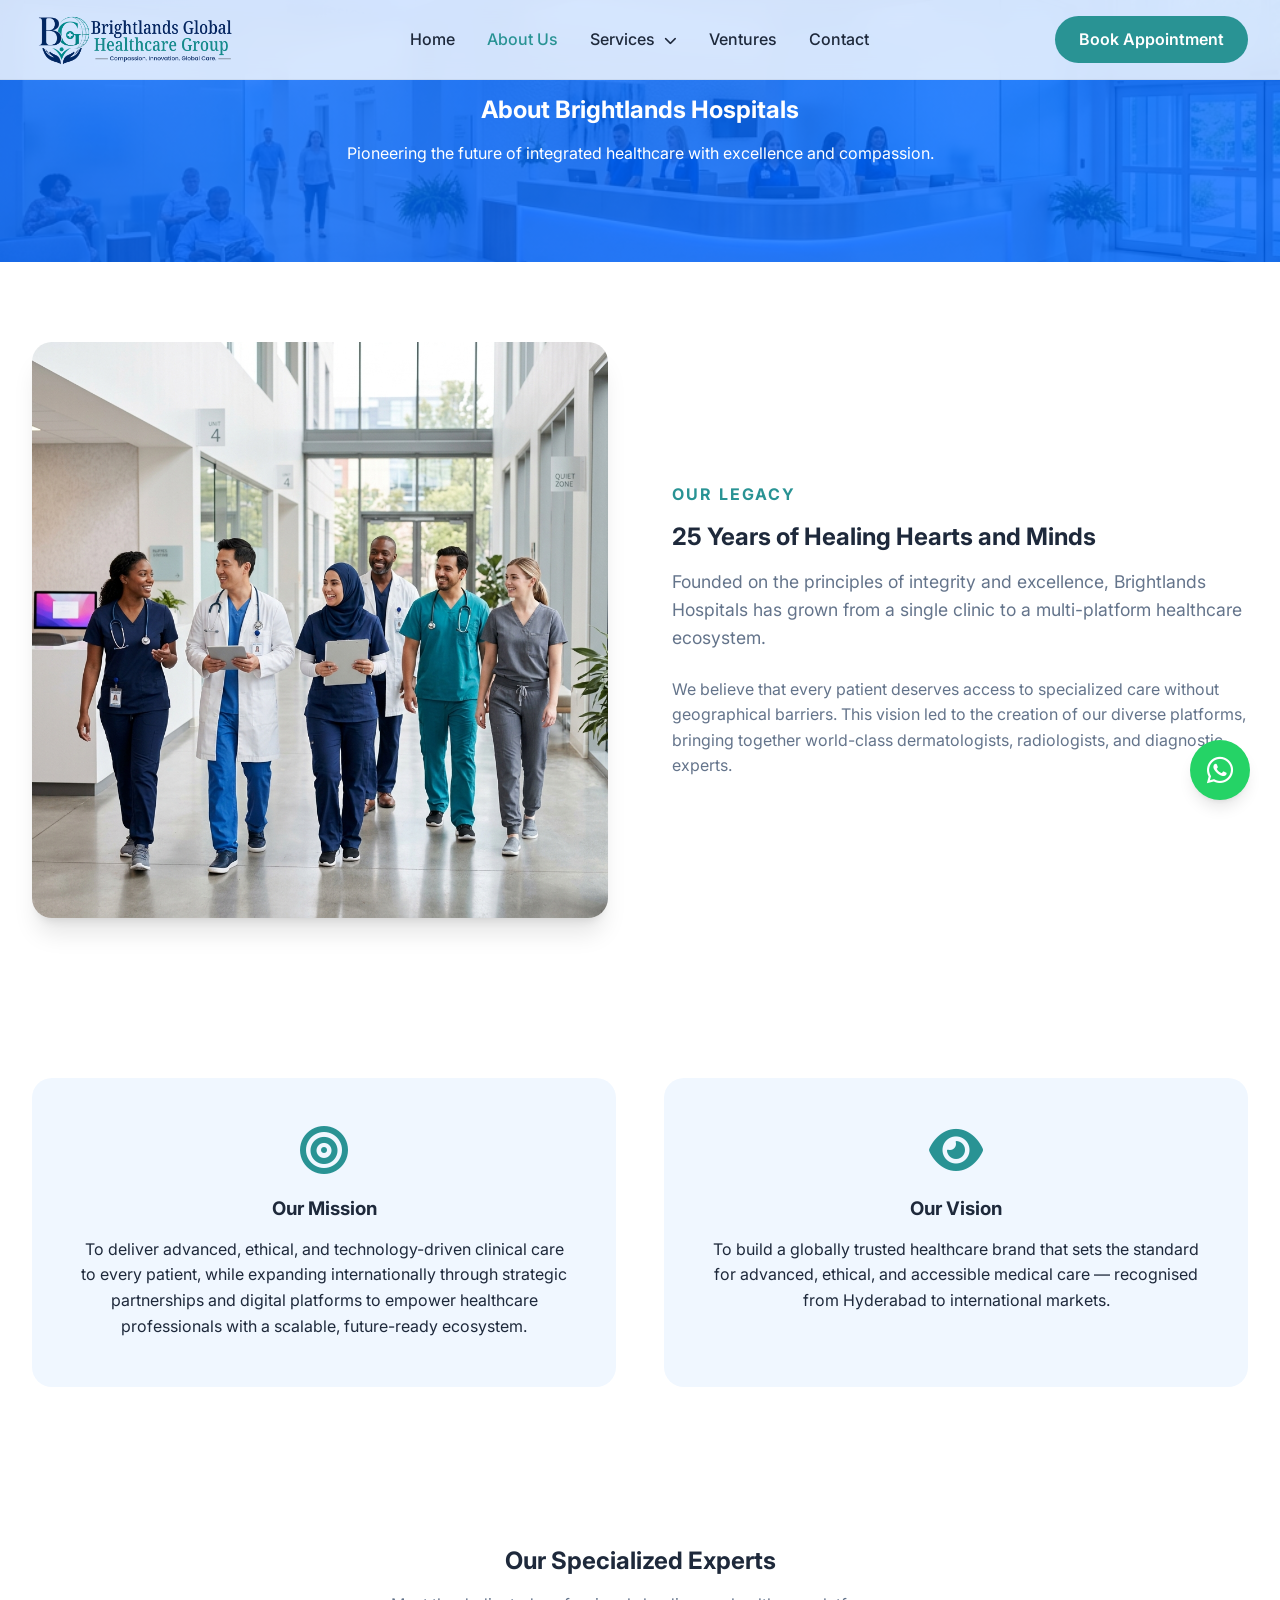
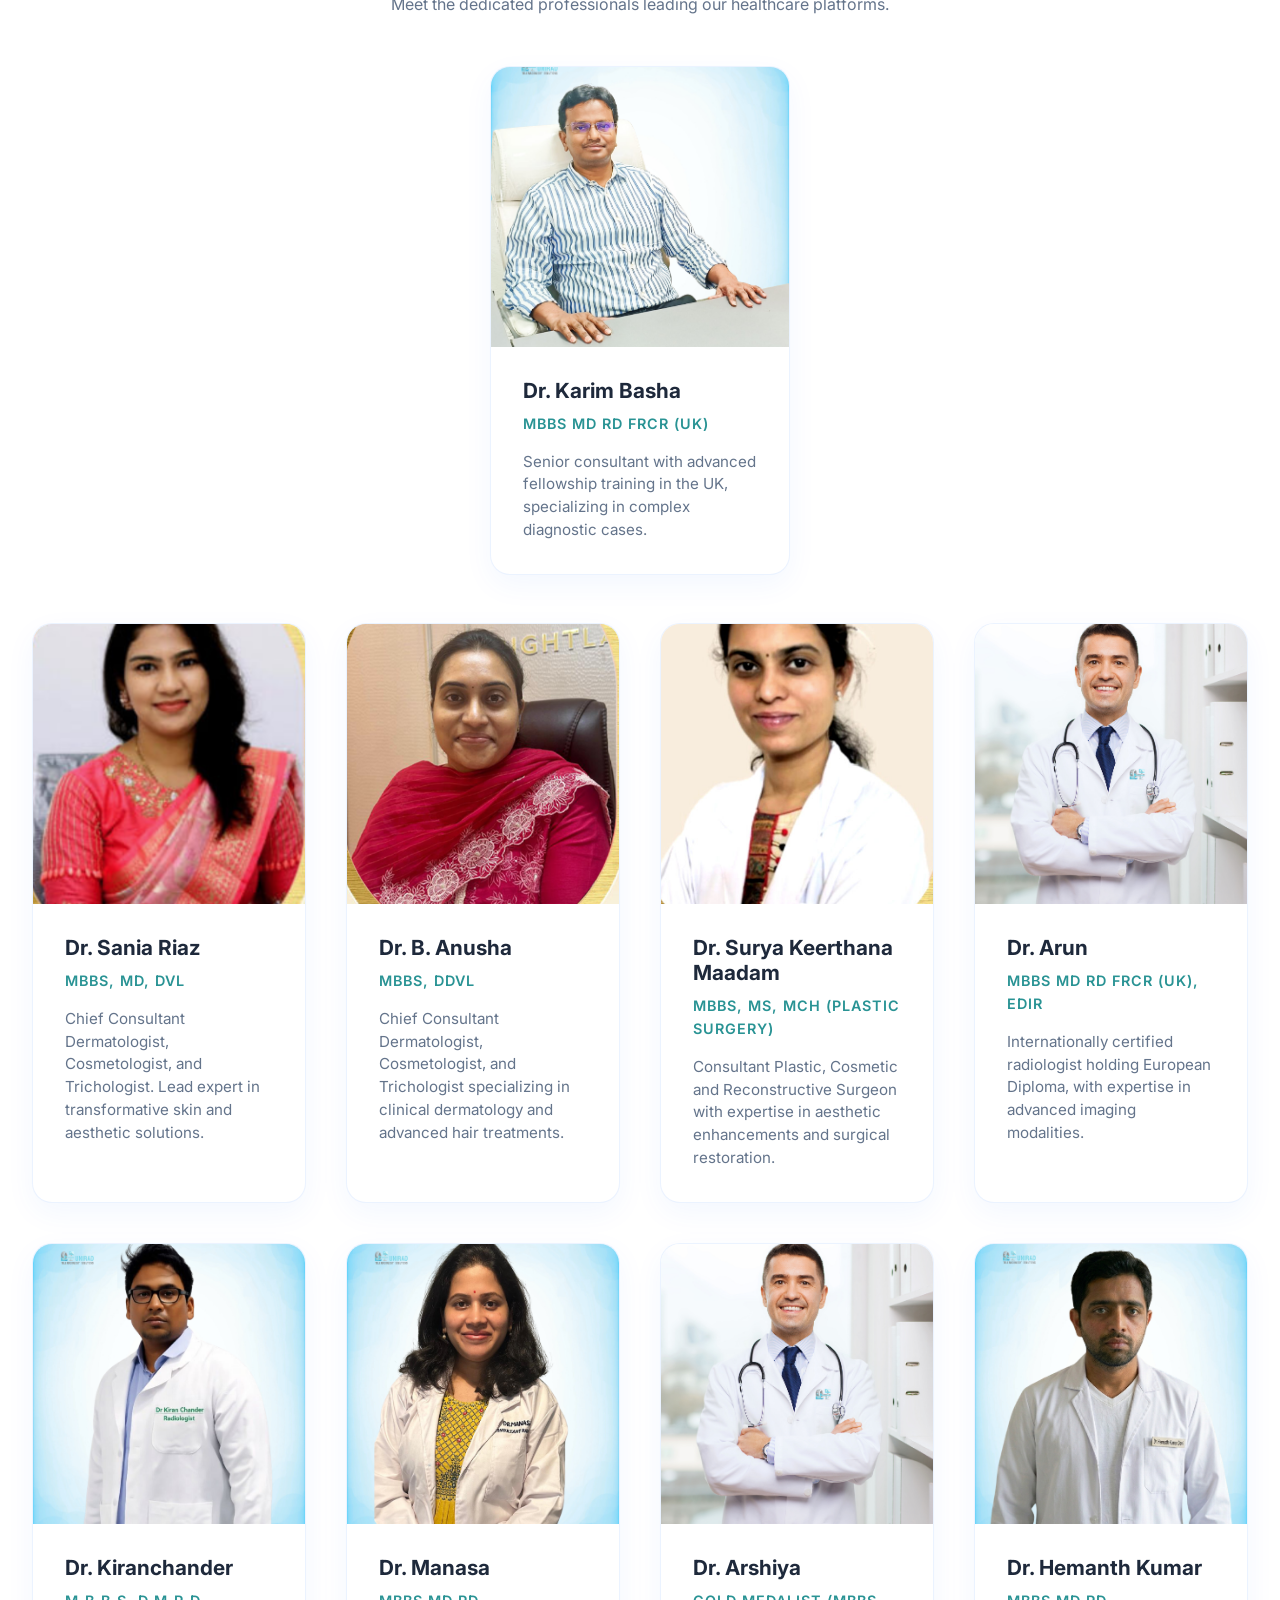
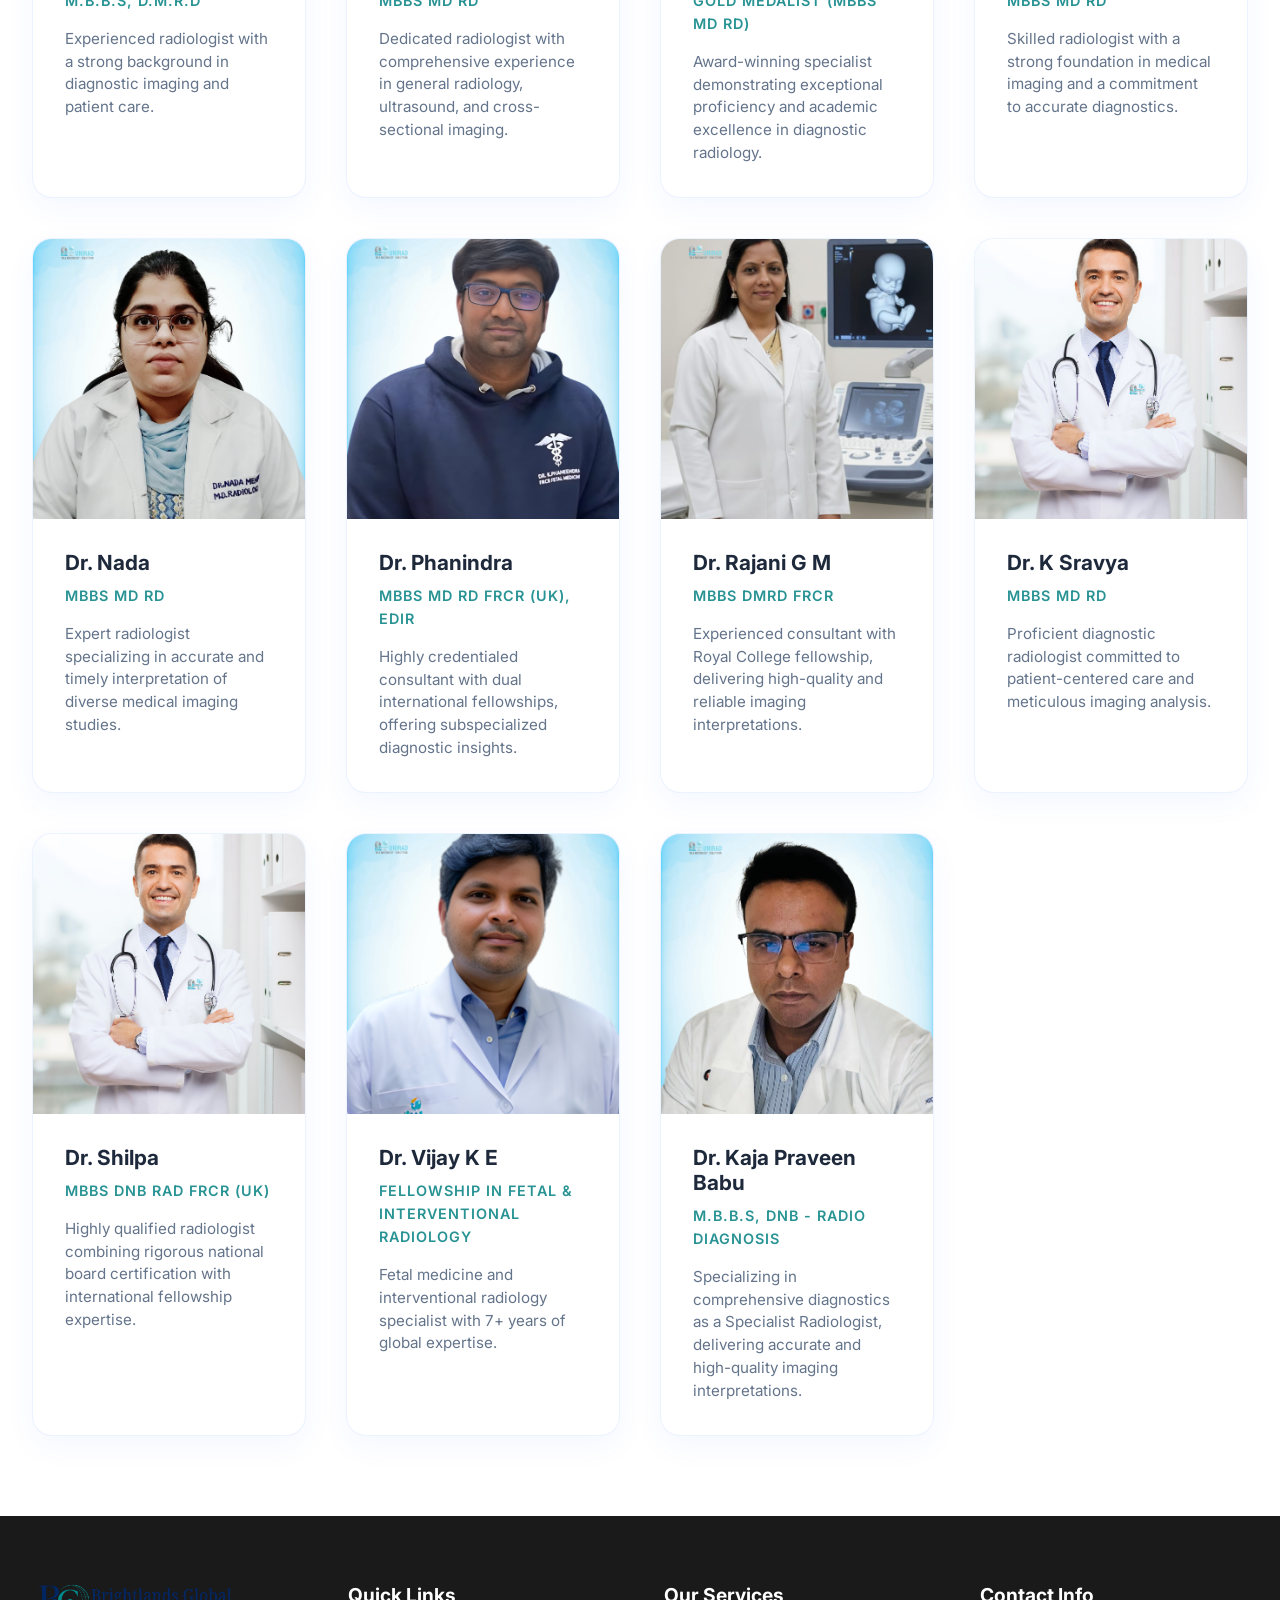
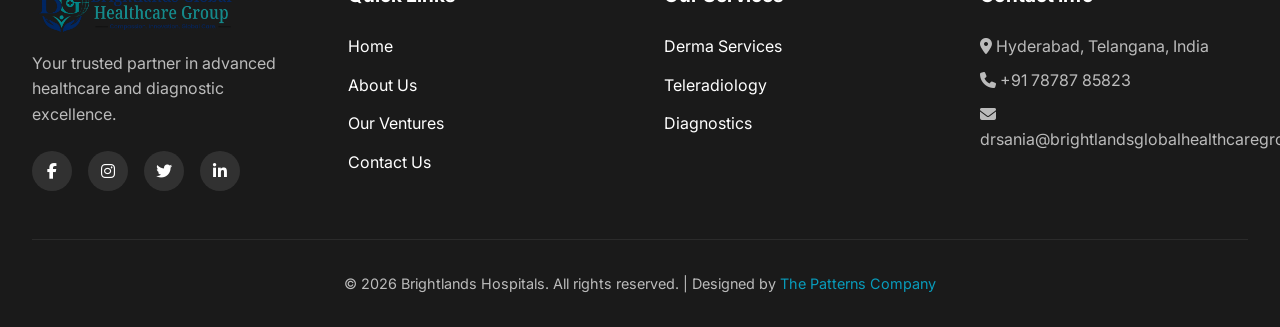
==== commit 77b7ba99: "mail" ====
--- a/about-us.html
+++ b/about-us.html
@@ -26,8 +26,8 @@
                         <ul class="dropdown-menu">
                             <li><a href="https://brightlandsderma.com/" target="_blank">Brightlands Derma</a></li>
                             <li><a href="https://uniradteleradiology.com/" target="_blank">Unirad Teleradiology</a></li>
-                            <li><a href="https://patternscompany.github.io/brightlands-diagnostics/"
-                                    target="_blank">Brightlands Diagnostics</a></li>
+                            <li><a href="https://brightlandsdiagnostics.com" target="_blank">Brightlands Diagnostics</a>
+                            </li>
                         </ul>
                     </li>
                     <li><a href="ventures.html">Ventures</a></li>
@@ -355,7 +355,8 @@
                     <h4>Contact Info</h4>
                     <p style="opacity: 0.7;"><i class="fas fa-location-dot"></i> Hyderabad, Telangana, India</p>
                     <p style="opacity: 0.7; margin: 0.5rem 0;"><i class="fas fa-phone"></i> +91 78787 85823</p>
-                    <p style="opacity: 0.7;"><i class="fas fa-envelope"></i> info@brightlands.com</p>
+                    <p style="opacity: 0.7;"><i class="fas fa-envelope"></i>
+                        drsania@brightlandsglobalhealthcaregroup.com</p>
                 </div>
             </div>
             <div class="copyright text-center">
--- a/assets/css/style.css
+++ b/assets/css/style.css
@@ -2142,13 +2142,13 @@
     background: linear-gradient(rgba(0, 102, 255, 0.8), rgba(0, 102, 255, 0.8)), url('../images/hero.png');
     background-size: cover;
     background-position: center;
-    height: 40vh;
+    /* height: 40vh; */
     display: flex;
     align-items: center;
     justify-content: center;
     color: white;
-    padding-top: var(--header-height);
     text-align: center;
+    padding: 6rem 0;
 }
 
 .mission-vision {
@@ -2249,7 +2249,7 @@
 
 @media (max-width: 768px) {
     .about-hero {
-        height: 30vh;
+        /* height: 30vh; */
     }
 
     .mission-vision {
@@ -2266,12 +2266,13 @@
 /* --- Ventures Page Styles --- */
 .platform-hero {
     background: linear-gradient(rgba(0, 86, 179, 0.8), rgba(0, 86, 179, 0.8));
-    height: 40vh;
+    /* height: 40vh; */
     display: flex;
     align-items: center;
     justify-content: center;
     color: white;
     padding-top: var(--header-height);
+    padding: 6rem 0;
     text-align: center;
 }
 
@@ -2299,7 +2300,7 @@
 
 @media (max-width: 768px) {
     .platform-hero {
-        height: 30vh;
+        /* height: 30vh; */
     }
 
     .platform-section {
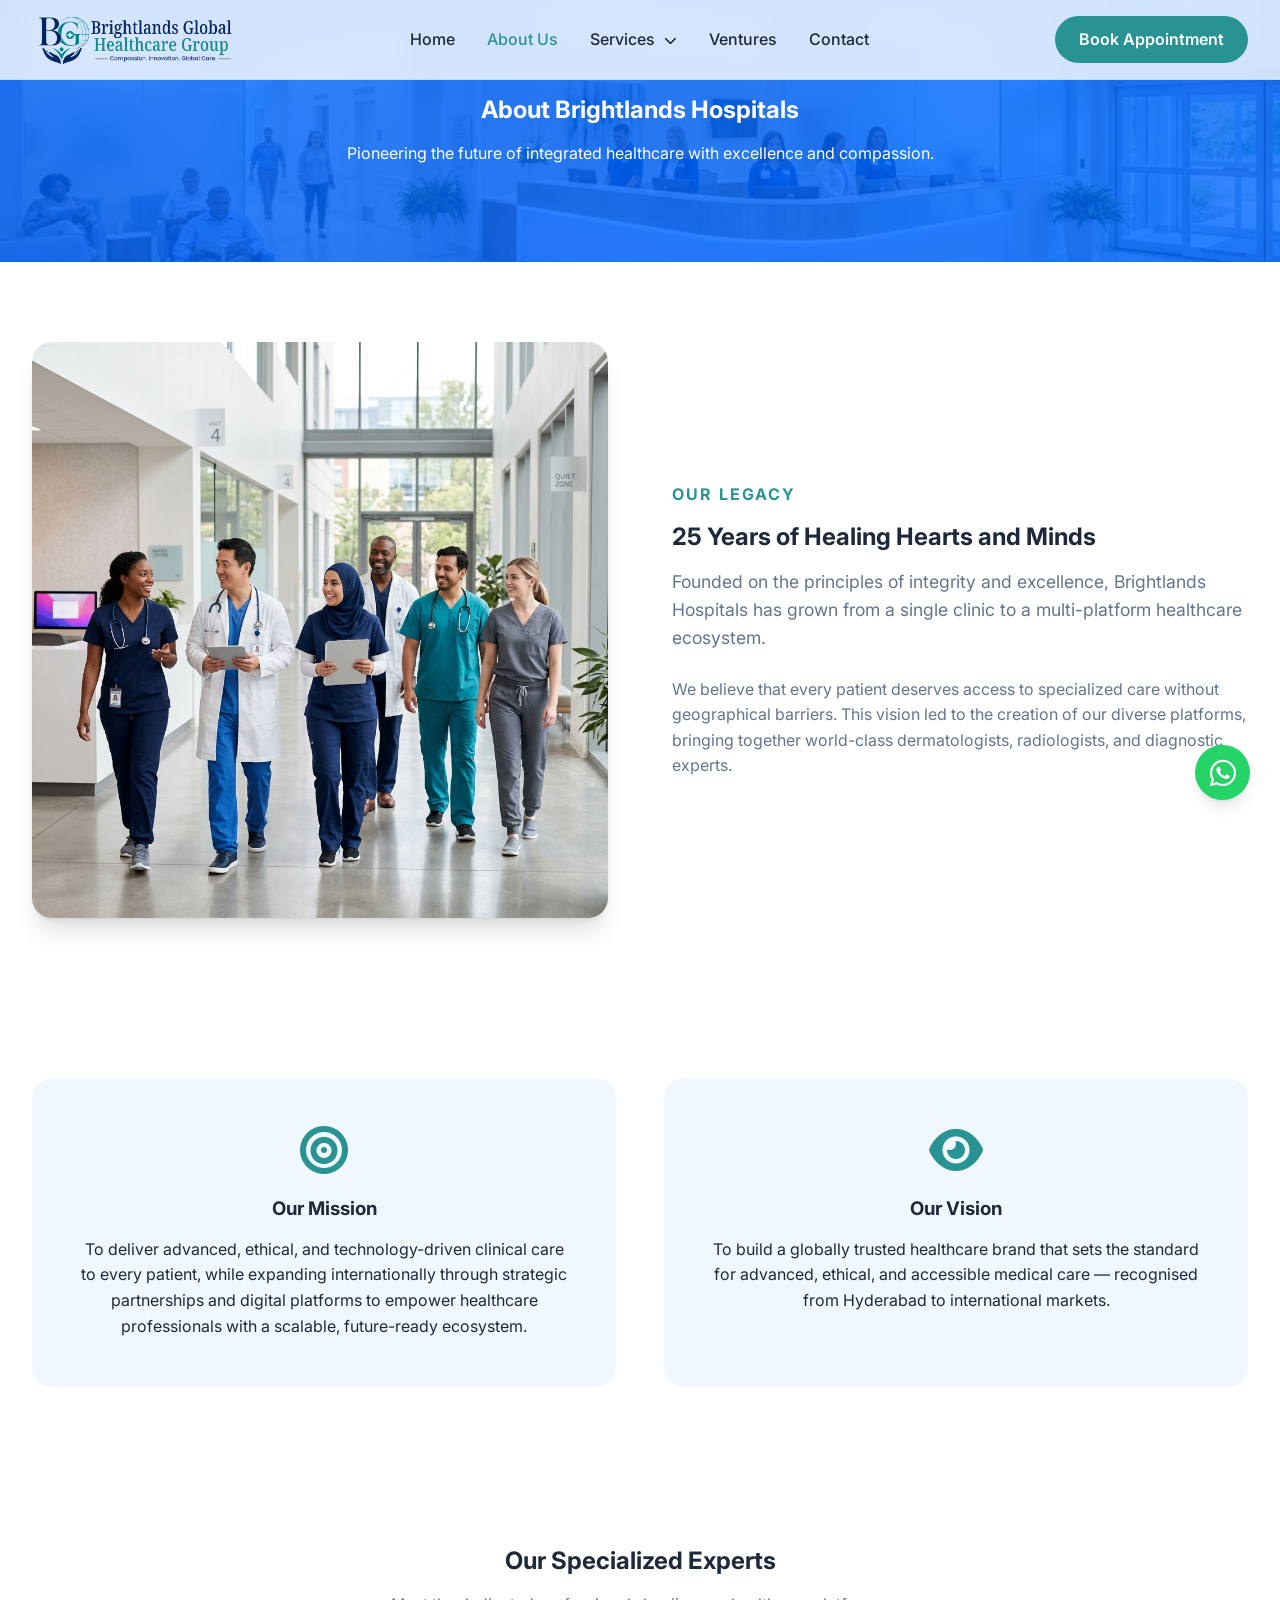
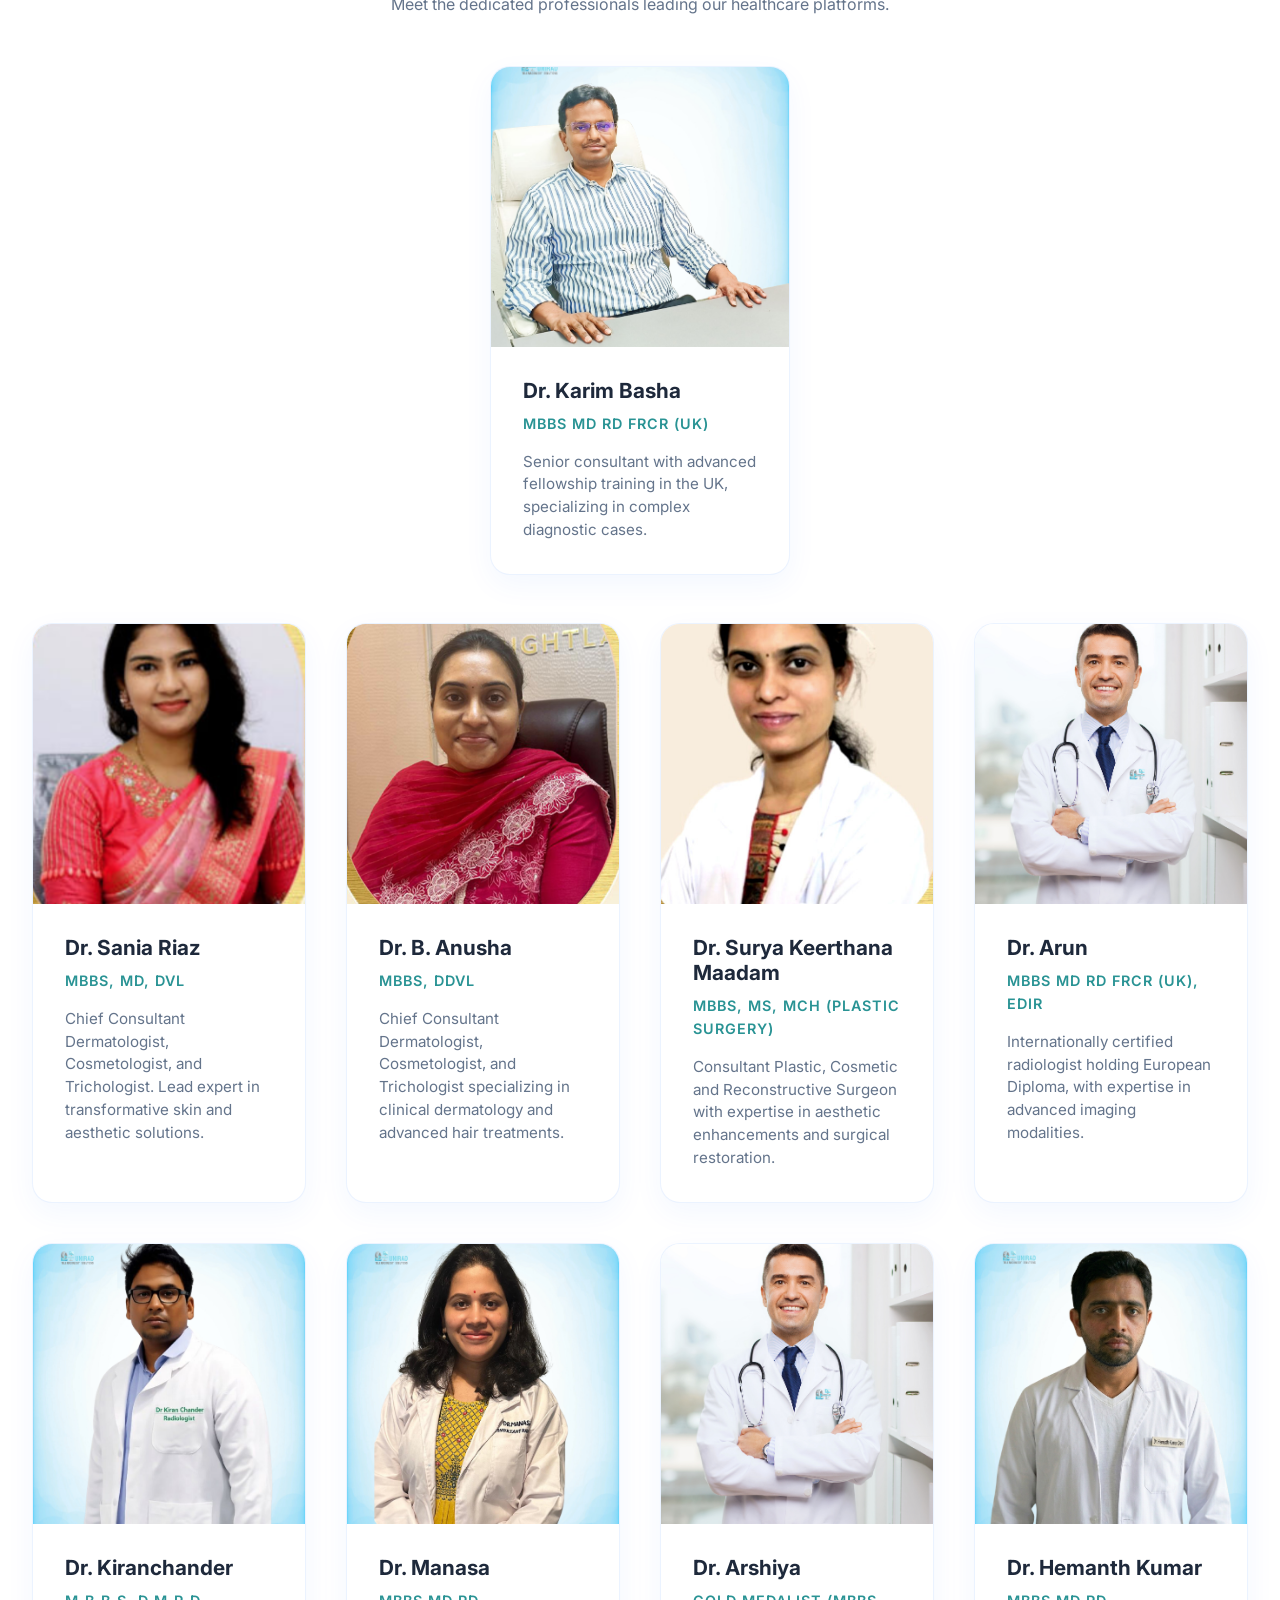
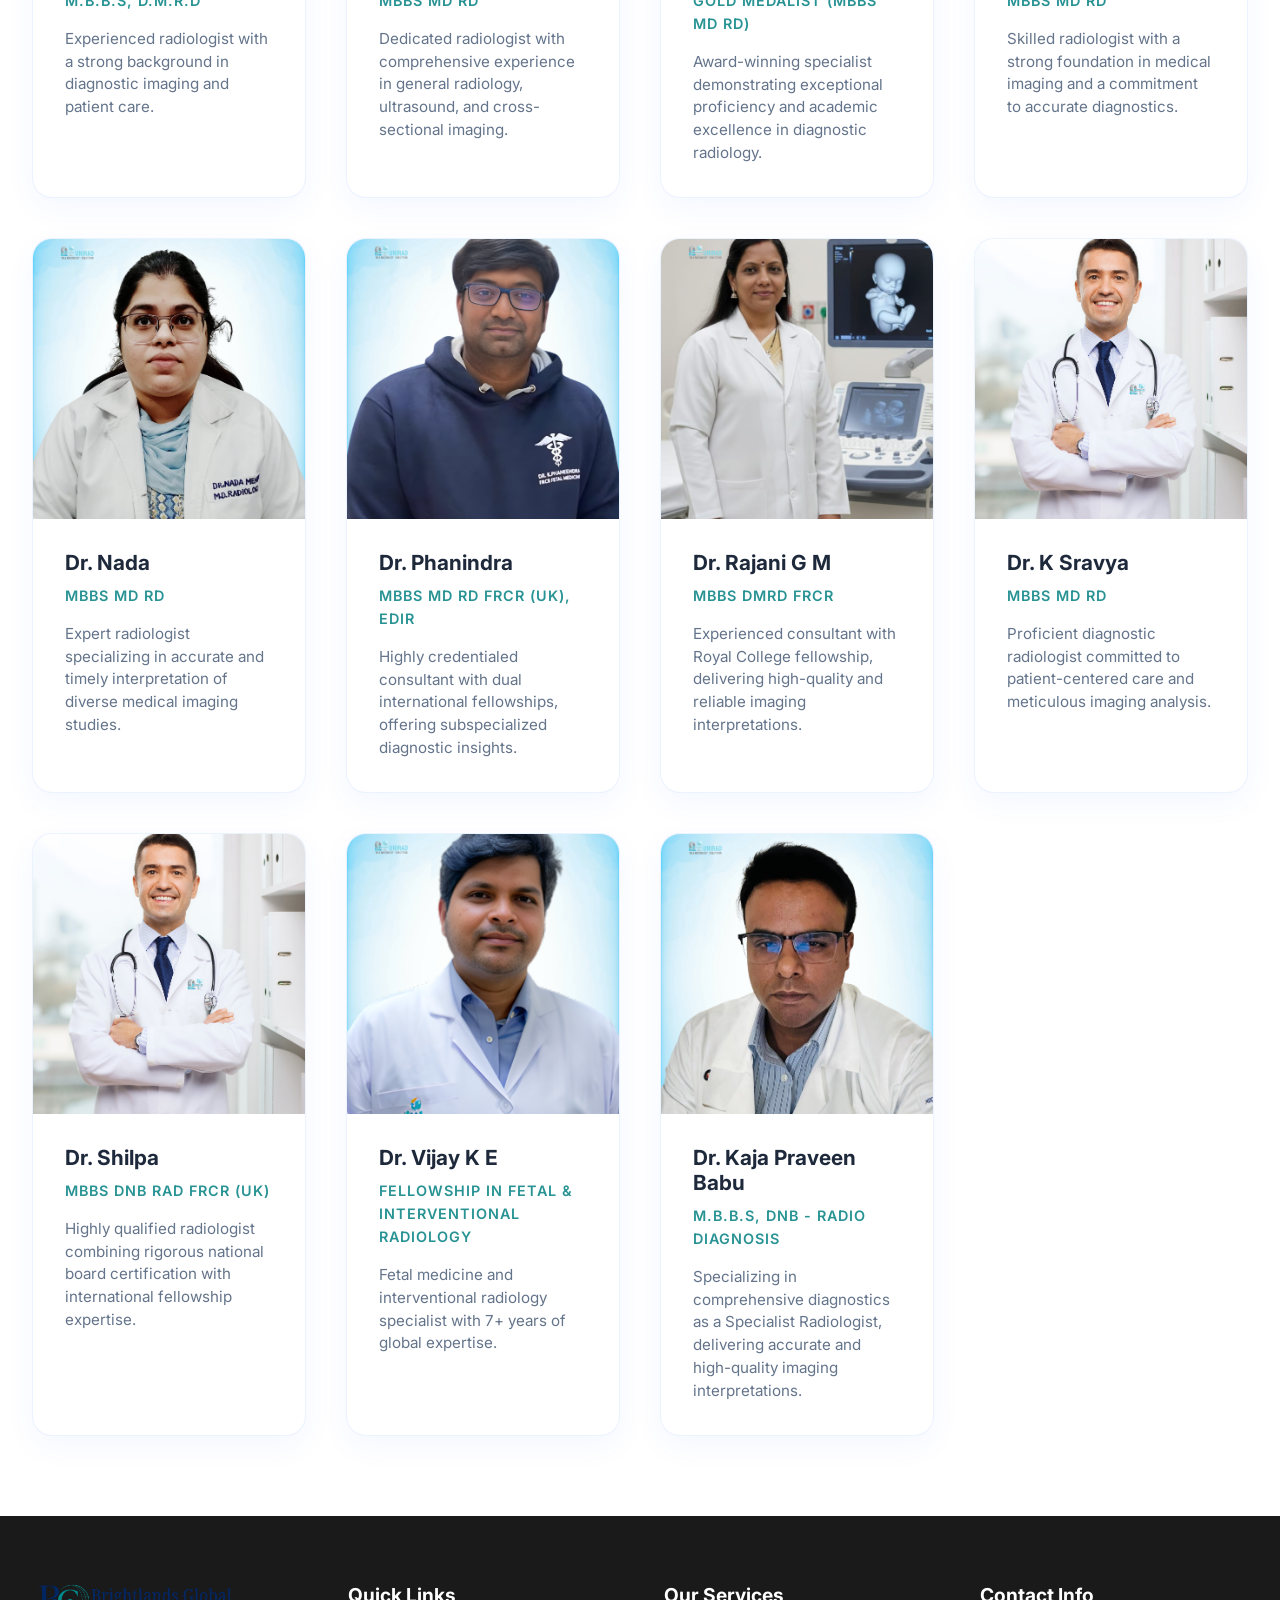
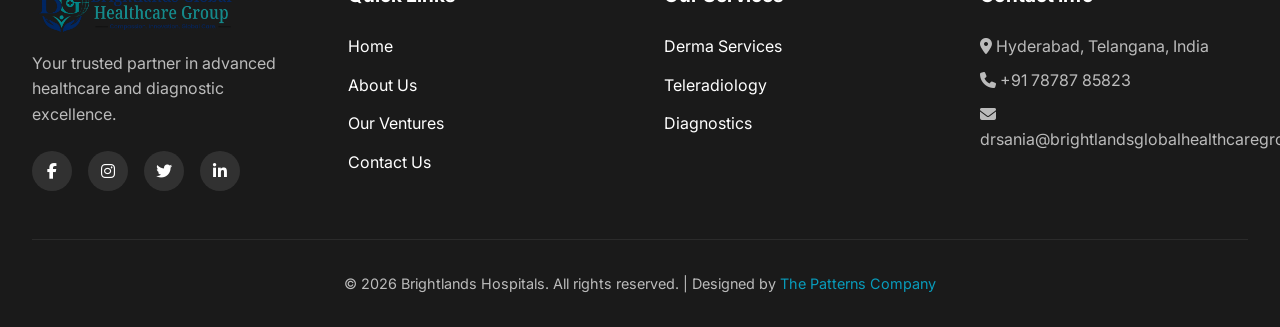
==== commit 285ece5f: "url chnaged" ====
--- a/about-us.html
+++ b/about-us.html
@@ -348,7 +348,7 @@
                     <ul class="footer-links">
                         <li><a href="https://brightlandsderma.com/">Derma Services</a></li>
                         <li><a href="https://uniradteleradiology.com/">Teleradiology</a></li>
-                        <li><a href="contact.html">Diagnostics</a></li>
+                        <li><a href="https://brightlandsdiagnostics.com/">Diagnostics</a></li>
                     </ul>
                 </div>
                 <div class="footer-col">
--- a/assets/css/style.css
+++ b/assets/css/style.css
@@ -1001,8 +1001,8 @@
     position: fixed;
     bottom: 100px;
     right: 30px;
-    width: 60px;
-    height: 60px;
+    width: 55px;
+    height: 55px;
     background-color: #25d366;
     color: #FFF;
     border-radius: 50px;
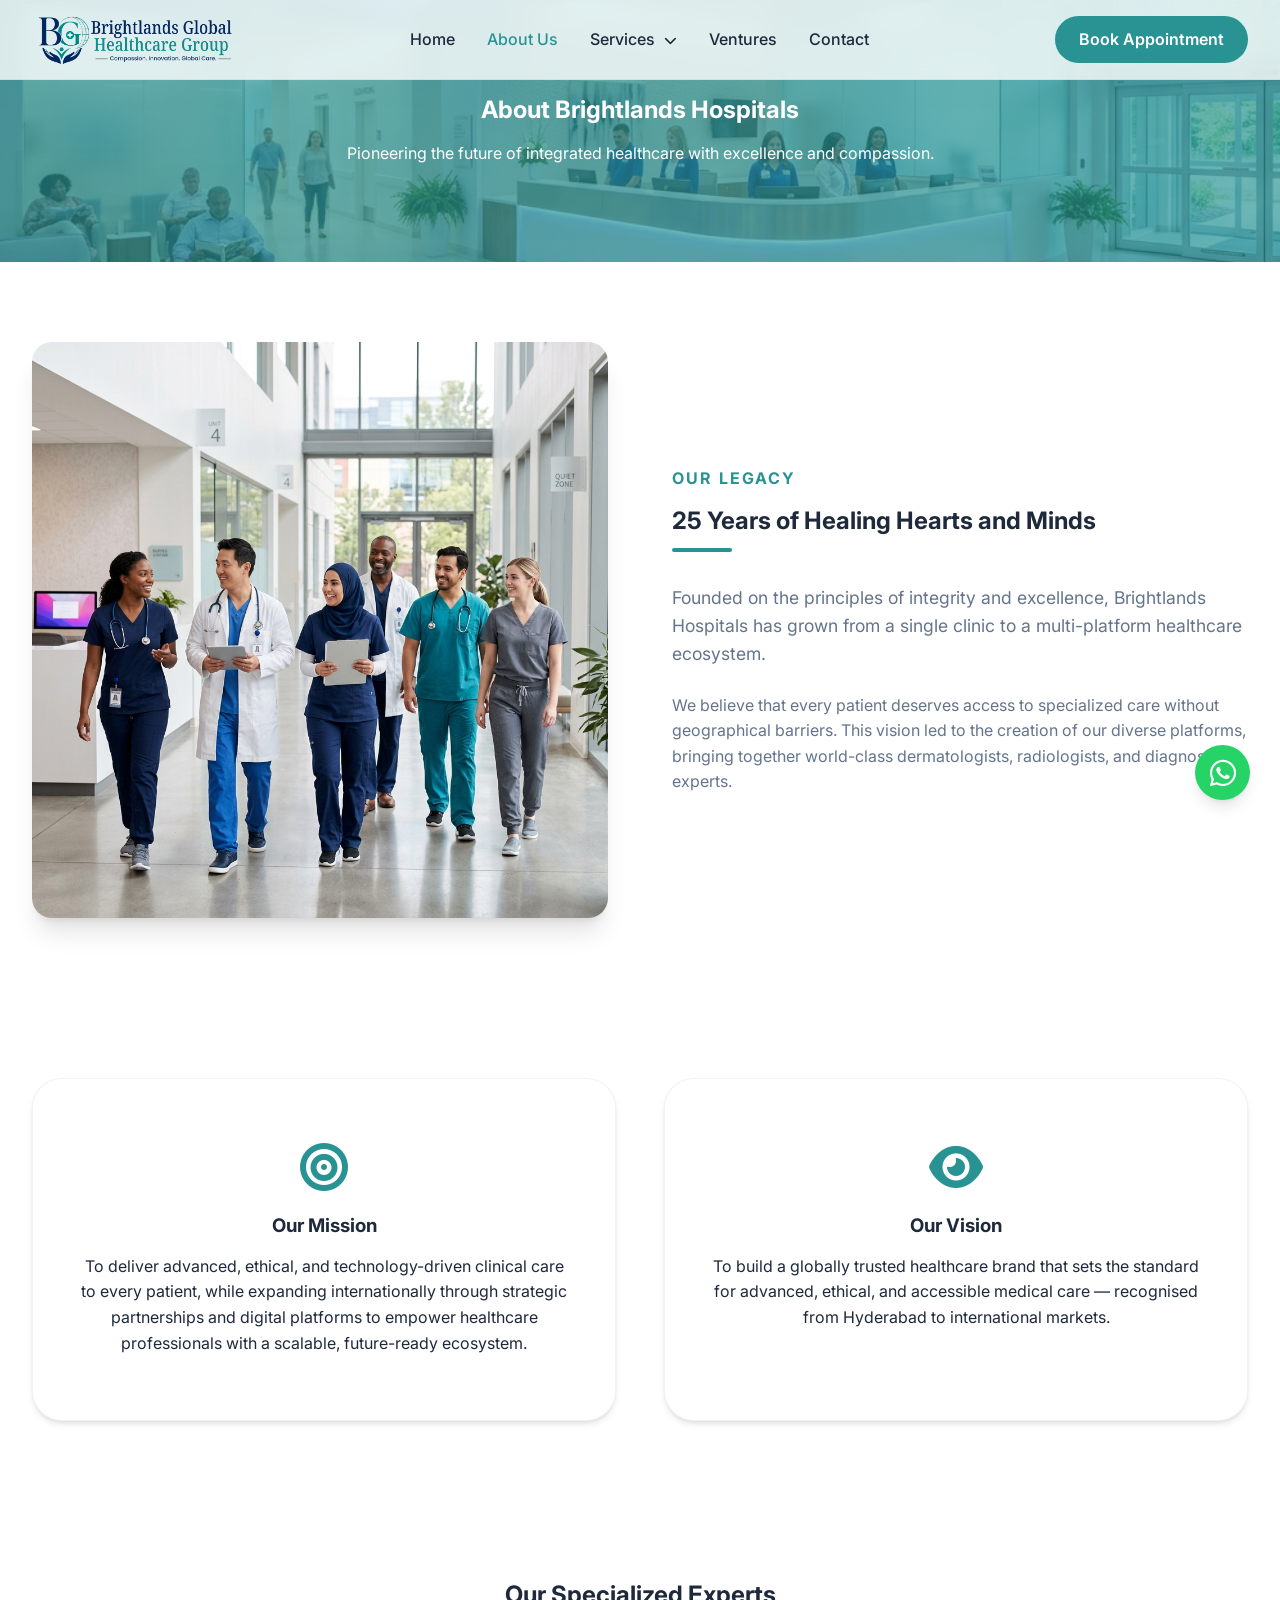
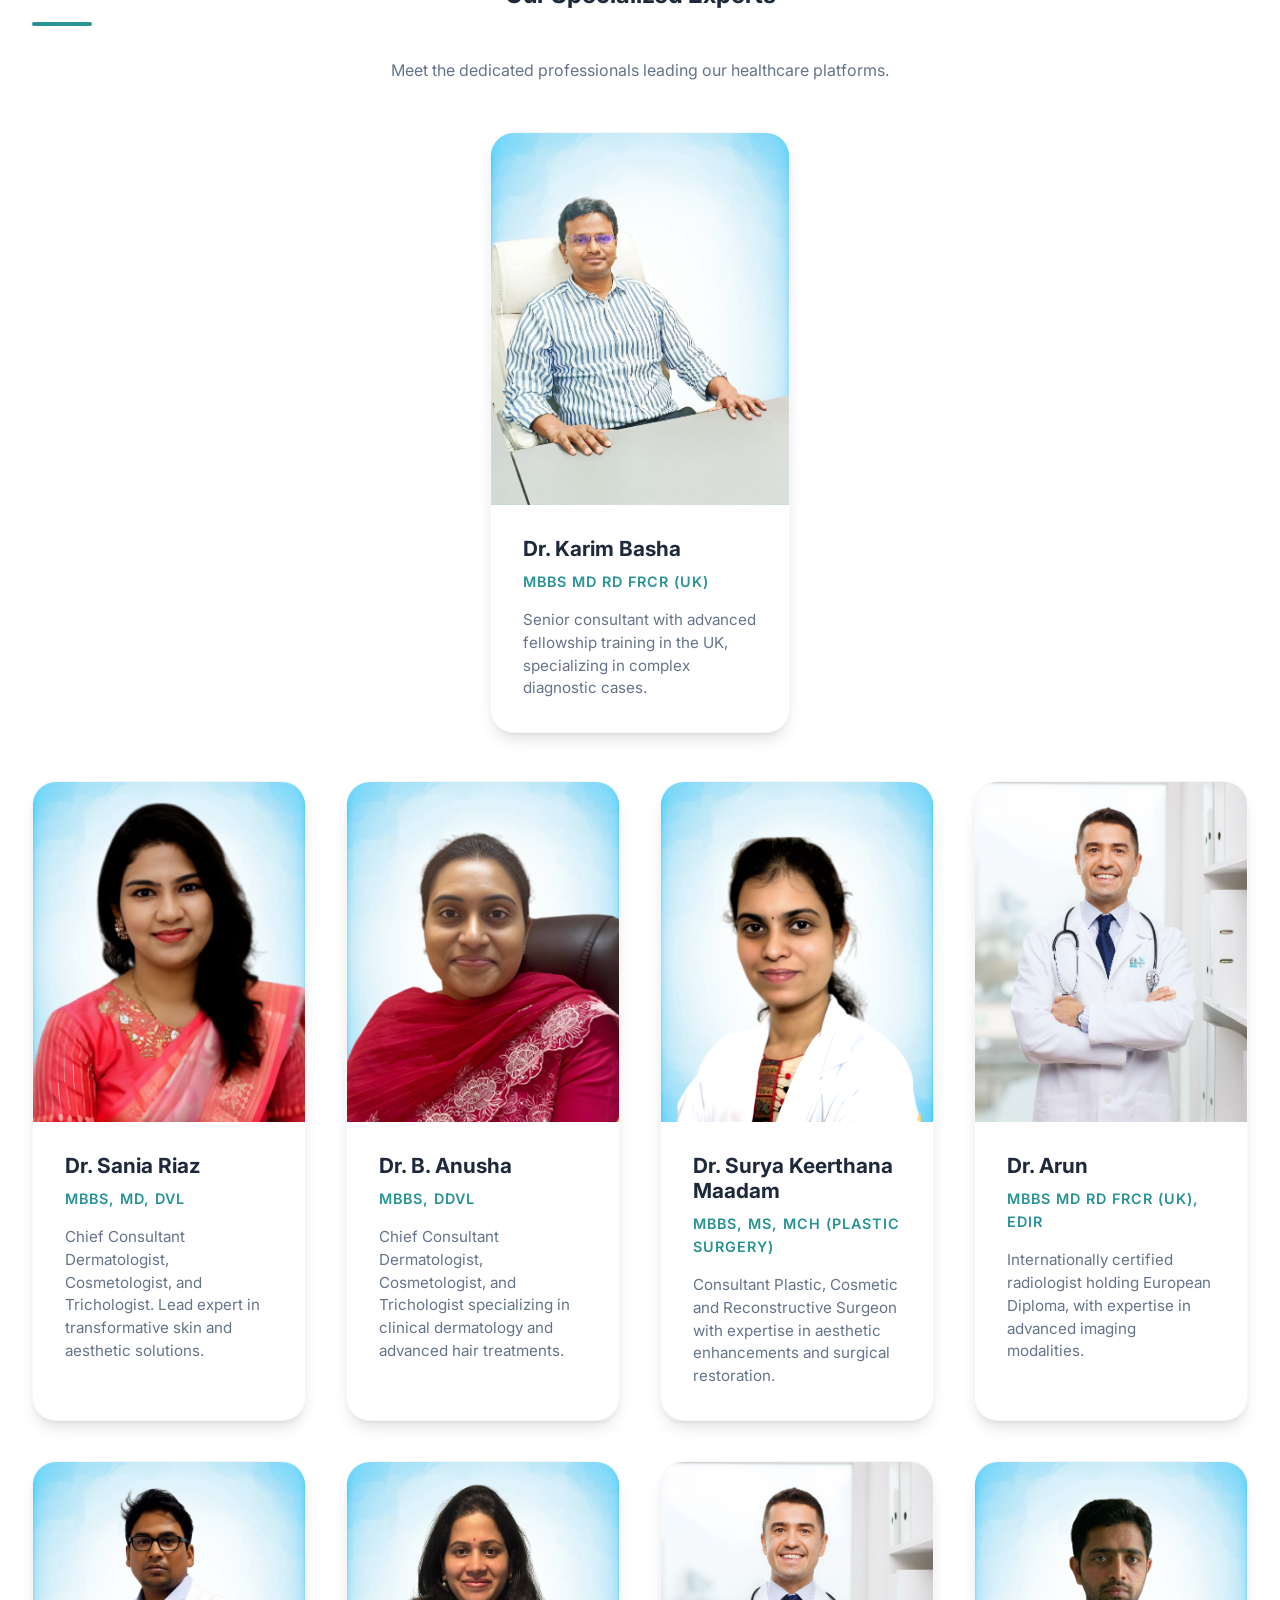
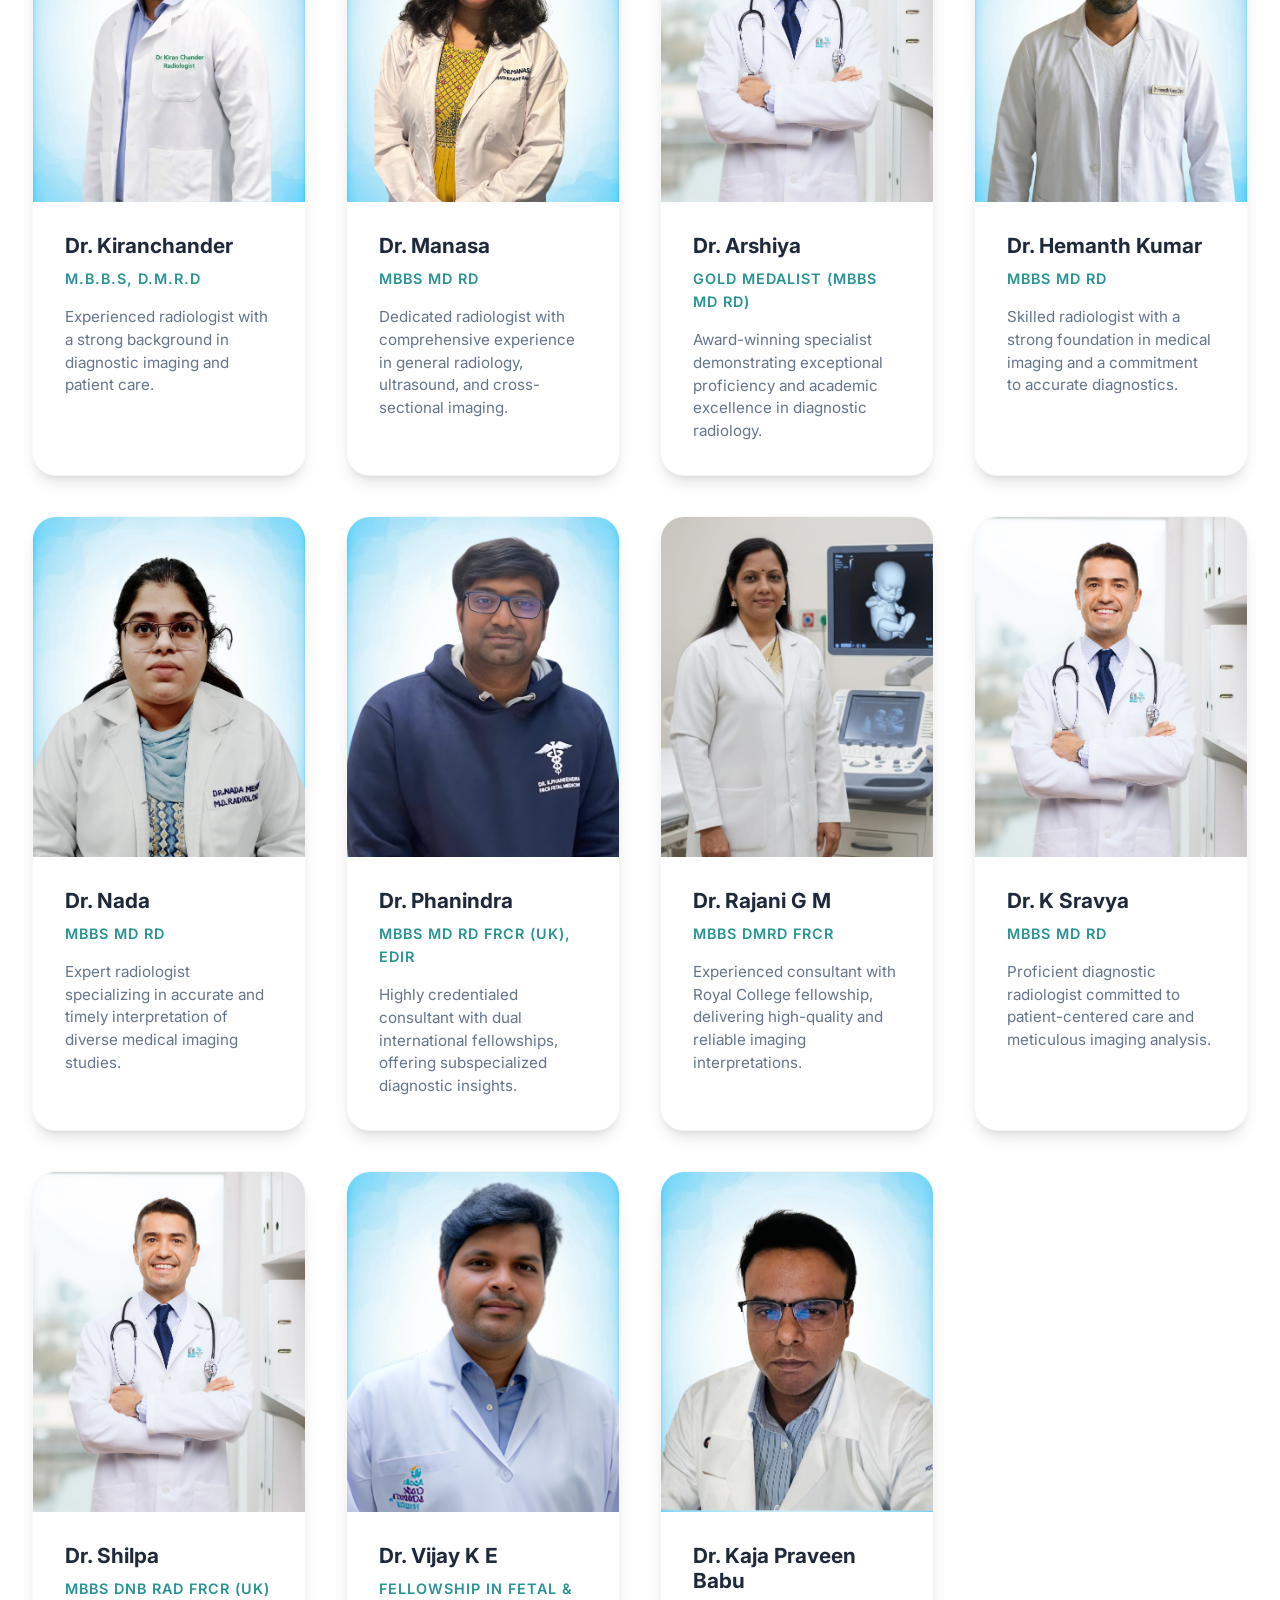
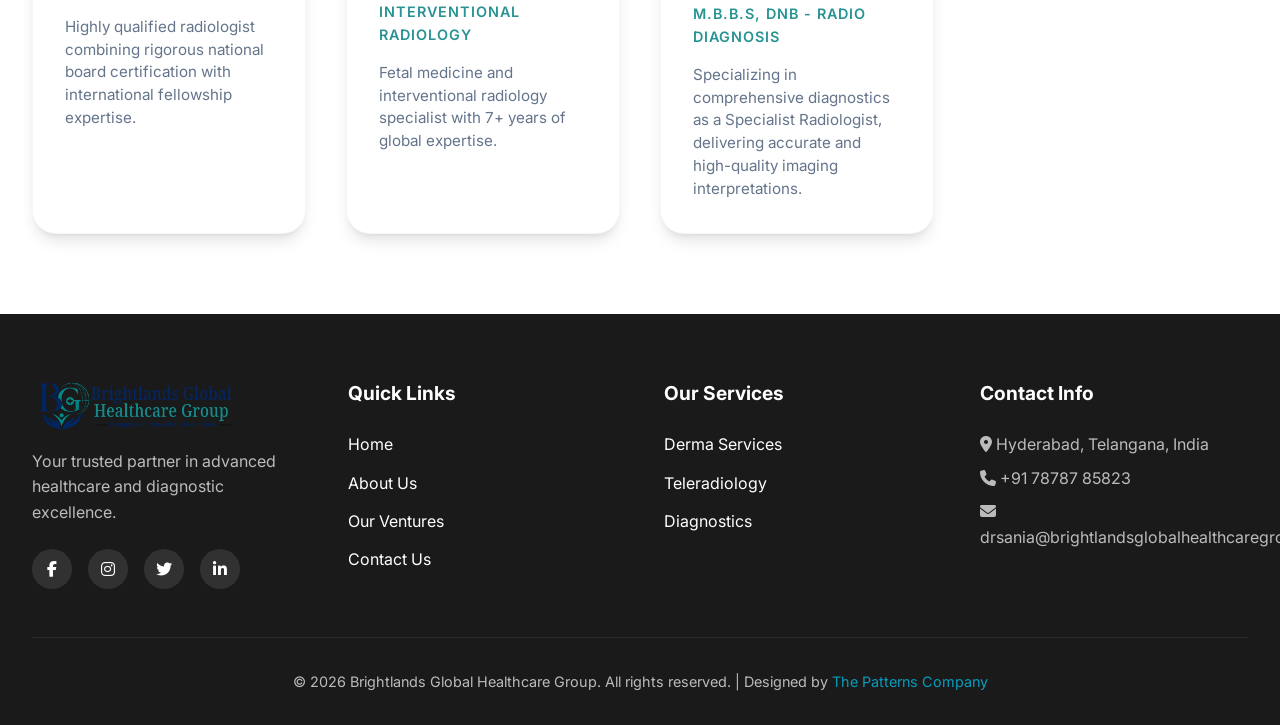
==== commit db612473: "copyright" ====
--- a/about-us.html
+++ b/about-us.html
@@ -360,7 +360,7 @@
                 </div>
             </div>
             <div class="copyright text-center">
-                <p>&copy; 2026 Brightlands Hospitals. All rights reserved. | Designed by <a
+                <p>&copy; 2026 Brightlands Global Healthcare Group. All rights reserved. | Designed by <a
                         href="https://thepatternscompany.com/" target="_blank"
                         style="color: var(--secondary-color); text-decoration: none;">The Patterns Company</a></p>
             </div>
--- a/assets/css/style.css
+++ b/assets/css/style.css
@@ -84,6 +84,28 @@
     font-weight: 700;
 }
 
+h2 {
+    position: relative;
+    padding-bottom: 1rem;
+    margin-bottom: 2rem;
+}
+
+h2::after {
+    content: '';
+    position: absolute;
+    bottom: 0;
+    left: 0;
+    width: 60px;
+    height: 4px;
+    background: var(--primary-color);
+    border-radius: 2px;
+}
+
+.text-center h2::after {
+    left: 50%;
+    transform: translateX(-50%);
+}
+
 .text-center {
     text-align: center;
 }
@@ -136,10 +158,10 @@
     height: var(--header-height);
     background-color: rgba(255, 255, 255, 0.8);
     backdrop-filter: blur(10px);
-    position: fixed;
+    position: absolute;
     top: 0;
     width: 100%;
-    z-index: 1000;
+    z-index: 1100;
     display: flex;
     align-items: center;
     border-bottom: 1px solid rgba(0, 0, 0, 0.05);
@@ -147,9 +169,21 @@
 }
 
 header.scrolled {
+    position: fixed;
     height: 80px;
     background-color: rgba(255, 255, 255, 0.95);
     box-shadow: var(--shadow-md);
+    animation: slideDown 0.4s ease-out;
+}
+
+@keyframes slideDown {
+    from {
+        transform: translateY(-100%);
+    }
+
+    to {
+        transform: translateY(0);
+    }
 }
 
 .nav-container {
@@ -211,7 +245,7 @@
     display: none;
     font-size: 1.5rem;
     cursor: pointer;
-    z-index: 1100;
+    z-index: 1200;
     position: relative;
     color: var(--text-color);
 }
@@ -225,7 +259,7 @@
     height: 100%;
     background: rgba(0, 0, 0, 0.5);
     backdrop-filter: blur(4px);
-    z-index: 999;
+    z-index: 1000;
     opacity: 0;
     visibility: hidden;
     transition: var(--transition);
@@ -712,22 +746,30 @@
 }
 
 .form-group label {
-    font-weight: 500;
+    font-weight: 600;
+    color: var(--text-color);
+    margin-bottom: 0.5rem;
+    display: block;
 }
 
 .form-group input,
 .form-group textarea {
-    padding: 0.8rem;
-    border: 1px solid #ddd;
-    border-radius: 8px;
+    padding: 1rem 1.5rem;
+    border: 2px solid #f1f5f9;
+    border-radius: 15px;
+    background-color: #f8fafc;
     font-family: inherit;
     font-size: 1rem;
+    color: var(--text-color);
+    transition: var(--transition);
 }
 
 .form-group input:focus,
 .form-group textarea:focus {
     outline: none;
     border-color: var(--primary-color);
+    background-color: var(--white);
+    box-shadow: 0 0 0 4px rgba(41, 147, 148, 0.1);
 }
 
 /* Animations */
@@ -1074,10 +1116,10 @@
         background-color: var(--white);
         flex-direction: column;
         padding: 6rem 2rem 2rem;
-        box-shadow: -10px 0 30px rgba(0, 0, 0, 0.1);
+        box-shadow: -15px 0 30px rgba(0, 0, 0, 0.2);
         text-align: left;
         gap: 2rem;
-        z-index: 1050;
+        z-index: 1100;
         transition: transform 0.5s cubic-bezier(0.77, 0.2, 0.05, 1.0), right 0.5s ease;
     }
 
@@ -1209,7 +1251,7 @@
 
 /* Appointment Page Styles */
 .appointment-hero {
-    background: linear-gradient(rgba(0, 102, 255, 0.9), rgba(0, 102, 255, 0.9));
+    background: linear-gradient(rgb(41 147 148 / 70%), rgb(41 147 148 / 68%));
     padding: 6rem 0 4rem;
     color: white;
     text-align: center;
@@ -1241,21 +1283,23 @@
 .appointment-form input,
 .appointment-form textarea {
     width: 100%;
-    padding: 1.2rem;
-    border: 1.5px solid #e2e8f0;
-    border-radius: 12px;
+    padding: 1rem 1.5rem;
+    border: 2px solid #f1f5f9;
+    border-radius: 15px;
+    background-color: #f8fafc;
+    font-family: inherit;
     font-size: 1rem;
-    transition: var(--transition);
-    background-color: #f8fafc;
     color: var(--text-color);
+    transition: var(--transition);
 }
 
 .appointment-form select:focus,
-.appointment-form input:focus {
+.appointment-form input:focus,
+.appointment-form textarea:focus {
     outline: none;
     border-color: var(--primary-color);
-    background-color: white;
-    box-shadow: 0 0 0 4px rgba(0, 102, 255, 0.1);
+    background-color: var(--white);
+    box-shadow: 0 0 0 4px rgba(41, 147, 148, 0.1);
 }
 
 .form-label {
@@ -1348,12 +1392,18 @@
 
 .service-image-box {
     flex: 1;
+    overflow: hidden;
 }
 
 .service-image-box img {
     width: 100%;
     height: 100%;
     object-fit: cover;
+    transition: transform 0.8s cubic-bezier(0.4, 0, 0.2, 1);
+}
+
+.service-block:hover .service-image-box img {
+    transform: scale(1.08);
 }
 
 .service-content h2 {
@@ -1387,6 +1437,12 @@
     letter-spacing: 2px;
     transition: var(--transition);
     text-align: center;
+    box-shadow: 0 10px 20px rgba(0, 0, 0, 0.1);
+}
+
+.btn-explore:hover {
+    transform: translateY(-5px);
+    box-shadow: 0 15px 30px rgba(0, 0, 0, 0.2);
 }
 
 /* Derma Theme */
@@ -1486,12 +1542,26 @@
 
 .stats-info-left {
     flex: 1;
-    background-color: var(--primary-color);
+    background: linear-gradient(135deg, var(--primary-color) 0%, var(--primary-dark) 100%);
     color: #fff;
-    padding: 5rem;
+    padding: 6rem;
     display: flex;
     flex-direction: column;
     justify-content: center;
+    position: relative;
+    overflow: hidden;
+}
+
+.stats-info-left::before {
+    content: '';
+    position: absolute;
+    top: 0;
+    left: 0;
+    width: 100%;
+    height: 100%;
+    background: url('https://www.transparenttextures.com/patterns/cubes.png');
+    opacity: 0.1;
+    pointer-events: none;
 }
 
 .stats-info-left h2 {
@@ -1561,10 +1631,14 @@
 }
 
 .stat-item-new h4 {
-    font-size: 3.5rem;
+    font-size: 4rem;
     margin-bottom: 0.5rem;
     font-weight: 800;
     color: var(--primary-color);
+    background: linear-gradient(135deg, var(--primary-color) 0%, var(--secondary-color) 100%);
+    -webkit-background-clip: text;
+    -webkit-text-fill-color: transparent;
+    display: inline-block;
 }
 
 .stat-item-new p {
@@ -1656,7 +1730,10 @@
 
 .review-card-v2 {
     min-width: 100%;
-    padding: 2rem;
+    padding: 3rem;
+    background: rgba(255, 255, 255, 0.5);
+    border-radius: 20px;
+    border: 1px solid rgba(0, 0, 0, 0.03);
 }
 
 .review-card-v2 .stars {
@@ -1819,11 +1896,13 @@
     position: absolute;
     bottom: -30px;
     left: -30px;
-    background: var(--white);
+    background: rgba(255, 255, 255, 0.9);
+    backdrop-filter: blur(15px);
     padding: 2.5rem;
-    border-radius: 20px;
-    box-shadow: 0 15px 40px rgba(0, 0, 0, 0.1);
+    border-radius: 24px;
+    box-shadow: 0 20px 40px rgba(0, 0, 0, 0.15);
     text-align: center;
+    border: 1px solid rgba(255, 255, 255, 0.5);
 }
 
 .image-overlay-card strong {
@@ -1898,16 +1977,16 @@
 
 .blog-card {
     background: var(--white);
-    border-radius: 15px;
+    border-radius: 20px;
     overflow: hidden;
-    box-shadow: 0 10px 30px rgba(0, 102, 255, 0.05);
-    border: 1px solid rgba(0, 102, 255, 0.08);
+    box-shadow: var(--shadow-md);
+    border: 1px solid rgba(0, 0, 0, 0.05);
     transition: var(--transition);
 }
 
 .blog-card:hover {
-    transform: translateY(-10px);
-    box-shadow: 0 20px 40px rgba(0, 102, 255, 0.12);
+    transform: translateY(-12px);
+    box-shadow: var(--shadow-lg);
     border-color: var(--primary-color);
 }
 
@@ -2139,7 +2218,7 @@
 
 /* --- About Us Page Styles --- */
 .about-hero {
-    background: linear-gradient(rgba(0, 102, 255, 0.8), rgba(0, 102, 255, 0.8)), url('../images/hero.png');
+    background: linear-gradient(rgb(41 147 148 / 70%), rgb(41 147 148 / 68%)), url('../images/hero.png');
     background-size: cover;
     background-position: center;
     /* height: 40vh; */
@@ -2158,16 +2237,21 @@
 }
 
 .mv-card {
-    padding: 3rem;
-    background: var(--accent-color);
-    border-radius: var(--border-radius);
+    padding: 4rem 3rem;
+    background: rgba(255, 255, 255, 0.05);
+    backdrop-filter: blur(10px);
+    border-radius: 30px;
     text-align: center;
     transition: var(--transition);
+    border: 1px solid rgba(0, 0, 0, 0.05);
+    background-color: var(--white);
+    box-shadow: var(--shadow-sm);
 }
 
 .mv-card:hover {
-    transform: translateY(-5px);
-    box-shadow: var(--shadow-md);
+    transform: translateY(-10px);
+    box-shadow: var(--shadow-lg);
+    border-color: var(--primary-color);
 }
 
 .mv-card i {
@@ -2185,10 +2269,10 @@
 
 .team-card {
     background: var(--white);
-    border-radius: 20px;
+    border-radius: 24px;
     overflow: hidden;
-    box-shadow: 0 10px 30px rgba(0, 102, 255, 0.05);
-    border: 1px solid rgba(0, 102, 255, 0.08);
+    box-shadow: var(--shadow-md);
+    border: 1px solid rgba(0, 0, 0, 0.03);
     transition: var(--transition);
     text-align: left;
     height: 100%;
@@ -2197,12 +2281,13 @@
 }
 
 .team-card:hover {
-    transform: translateY(-10px);
-    box-shadow: 0 15px 40px rgba(0, 102, 255, 0.1);
+    transform: translateY(-12px);
+    box-shadow: var(--shadow-lg);
+    border-color: var(--primary-color);
 }
 
 .box-img {
-    height: 280px;
+    /* height: 280px; */
     overflow: hidden;
     position: relative;
 }
@@ -2210,12 +2295,18 @@
 .box-img img {
     width: 100%;
     height: 100%;
-    object-fit: cover;
+    /* object-fit: cover; */
     transition: var(--transition);
 }
 
 .team-card:hover .box-img img {
     transform: scale(1.05);
+}
+
+@media (max-width: 992px) {
+    .box-img img {
+        height: 100%;
+    }
 }
 
 .team-content {
@@ -2265,7 +2356,7 @@
 
 /* --- Ventures Page Styles --- */
 .platform-hero {
-    background: linear-gradient(rgba(0, 86, 179, 0.8), rgba(0, 86, 179, 0.8));
+    background: linear-gradient(rgb(41 147 148 / 70%), rgb(41 147 148 / 68%));
     /* height: 40vh; */
     display: flex;
     align-items: center;
@@ -2317,13 +2408,13 @@
 
 /* --- Contact Page Styles --- */
 .contact-hero {
-    background: linear-gradient(rgba(0, 168, 232, 0.8), rgba(0, 168, 232, 0.8));
-    height: 30vh;
+    background: linear-gradient(rgb(41 147 148 / 70%), rgb(41 147 148 / 68%));
     display: flex;
     align-items: center;
     justify-content: center;
     color: white;
     padding-top: var(--header-height);
+    padding: 6rem 0;
     text-align: center;
 }
 
@@ -2336,4 +2427,288 @@
 .leader-card {
     max-width: 300px;
     width: 100%;
+}
+
+/* Thank You Page Styles */
+.thank-you-section {
+    padding: 10rem 0 6rem;
+    min-height: 80vh;
+    display: flex;
+    align-items: center;
+    justify-content: center;
+    text-align: center;
+    background: radial-gradient(circle at top right, rgba(41, 147, 148, 0.1), transparent),
+        radial-gradient(circle at bottom left, rgba(0, 210, 255, 0.1), transparent);
+}
+
+.thank-you-card {
+    background: var(--white);
+    padding: 4rem;
+    border-radius: 30px;
+    box-shadow: var(--shadow-lg);
+    max-width: 600px;
+    width: 90%;
+    animation: fadeInUp 0.8s ease;
+}
+
+.thank-you-icon {
+    width: 100px;
+    height: 100px;
+    background: var(--primary-color);
+    color: var(--white);
+    border-radius: 50%;
+    display: flex;
+    align-items: center;
+    justify-content: center;
+    font-size: 3rem;
+    margin: 0 auto 2rem;
+    box-shadow: 0 10px 20px rgba(41, 147, 148, 0.3);
+}
+
+.thank-you-card h1 {
+    font-size: 2.5rem;
+    color: var(--text-color);
+    margin-bottom: 1rem;
+}
+
+.thank-you-card p {
+    font-size: 1.1rem;
+    color: var(--text-light);
+    margin-bottom: 2.5rem;
+}
+
+@media (max-width: 768px) {
+    .thank-you-card {
+        padding: 3rem 1.5rem;
+    }
+
+    .thank-you-card h1 {
+        font-size: 2rem;
+    }
+}
+
+/* Global Presence Section */
+.global-presence {
+    background-color: #1a1a1a;
+    color: var(--white);
+    padding: 8rem 0;
+    position: relative;
+    overflow: hidden;
+    background: linear-gradient(rgba(26, 26, 26, 0.9), rgba(26, 26, 26, 0.9)), 
+                url('https://images.unsplash.com/photo-1526778548025-fa2f459cd5c1?auto=format&fit=crop&w=1920&q=80') center/cover no-repeat;
+}
+
+.presence-grid {
+    display: grid;
+    grid-template-columns: repeat(auto-fit, minmax(220px, 1fr));
+    gap: 2.5rem;
+    margin-bottom: 5rem;
+}
+
+.presence-card {
+    background: rgba(255, 255, 255, 0.05);
+    backdrop-filter: blur(15px);
+    padding: 3rem 2rem;
+    border-radius: 24px;
+    border: 1px solid rgba(255, 255, 255, 0.1);
+    text-align: center;
+    transition: var(--transition);
+    display: flex;
+    flex-direction: column;
+    align-items: center;
+    justify-content: center;
+}
+
+.presence-card:hover {
+    transform: translateY(-12px);
+    background: rgba(255, 255, 255, 0.08);
+    border-color: var(--primary-color);
+    box-shadow: 0 20px 40px rgba(0, 0, 0, 0.3);
+}
+
+.presence-card i {
+    font-size: 2.5rem;
+    color: var(--primary-color);
+    margin-bottom: 1.5rem;
+    transition: var(--transition);
+}
+
+.presence-card:hover i {
+    transform: scale(1.2);
+    color: var(--secondary-color);
+}
+
+.presence-card h4 {
+    font-size: 1.5rem;
+    margin-bottom: 1.2rem;
+    font-weight: 700;
+}
+
+.badge {
+    display: inline-block;
+    padding: 0.5rem 1.2rem;
+    border-radius: 50px;
+    font-size: 0.8rem;
+    font-weight: 700;
+    text-transform: uppercase;
+    letter-spacing: 1px;
+}
+
+.badge-active {
+    background: rgba(41, 147, 148, 0.15);
+    color: #4ade80;
+    border: 1px solid rgba(74, 222, 128, 0.3);
+}
+
+.badge-soon {
+    background: rgba(255, 255, 255, 0.1);
+    color: #fbbf24;
+    border: 1px solid rgba(251, 191, 36, 0.3);
+}
+
+.presence-content {
+    text-align: center;
+    max-width: 800px;
+    margin: 0 auto;
+}
+
+.presence-content h2 {
+    font-size: 3.5rem;
+    margin-bottom: 2.5rem;
+    line-height: 1.2;
+    background: linear-gradient(to right, #fff, var(--primary-color));
+    -webkit-background-clip: text;
+    -webkit-text-fill-color: transparent;
+}
+
+@media (max-width: 768px) {
+    .global-presence {
+        padding: 6rem 0;
+    }
+
+    .presence-content h2 {
+        font-size: 2.5rem;
+    }
+
+    .presence-grid {
+        grid-template-columns: repeat(auto-fit, minmax(160px, 1fr));
+        gap: 1.5rem;
+    }
+
+    .presence-card {
+        padding: 2rem 1.5rem;
+    }
+}
+
+/* Homepage Contact Form Section */
+.contact-section-home {
+    padding: 8rem 0;
+    background-color: var(--accent-color);
+    position: relative;
+}
+
+.contact-form-home {
+    max-width: 900px;
+    margin: 0 auto;
+    background: var(--white);
+    padding: 4rem;
+    border-radius: 30px;
+    box-shadow: var(--shadow-lg);
+    animation: fadeInUp 0.8s ease;
+}
+
+.form-title {
+    text-align: center;
+    margin-bottom: 3rem;
+}
+
+.form-title h2 {
+    font-size: 2.5rem;
+    color: var(--text-color);
+    margin-bottom: 1rem;
+}
+
+.form-title p {
+    color: var(--text-light);
+    font-size: 1.1rem;
+}
+
+.form-grid {
+    display: grid;
+    grid-template-columns: 1fr 1fr;
+    gap: 2rem;
+}
+
+.form-group {
+    display: flex;
+    flex-direction: column;
+    gap: 0.8rem;
+}
+
+.form-group.full-width {
+    grid-column: span 2;
+}
+
+.form-group label {
+    font-weight: 600;
+    color: var(--text-color);
+    font-size: 0.95rem;
+    margin-left: 0.5rem;
+}
+
+.form-control {
+    padding: 1rem 1.5rem;
+    border: 2px solid #f1f5f9;
+    border-radius: 15px;
+    background-color: #f8fafc;
+    font-family: inherit;
+    font-size: 1rem;
+    color: var(--text-color);
+    transition: var(--transition);
+}
+
+.form-control:focus {
+    outline: none;
+    border-color: var(--primary-color);
+    background-color: var(--white);
+    box-shadow: 0 0 0 4px rgba(41, 147, 148, 0.1);
+}
+
+.form-control::placeholder {
+    color: #94a3b8;
+}
+
+textarea.form-control {
+    resize: none;
+}
+
+.btn-block {
+    width: 100%;
+    padding: 1.2rem;
+    font-size: 1.1rem;
+    margin-top: 1rem;
+}
+
+@media (max-width: 768px) {
+    .contact-section-home {
+        padding: 5rem 0;
+    }
+
+    .contact-form-home {
+        padding: 2.5rem 1.5rem;
+        border-radius: 20px;
+    }
+
+    .form-grid {
+        grid-template-columns: 1fr;
+        gap: 1.5rem;
+    }
+
+    .form-group.full-width {
+        grid-column: span 1;
+    }
+
+    .form-title h2 {
+        font-size: 2rem;
+    }
 }
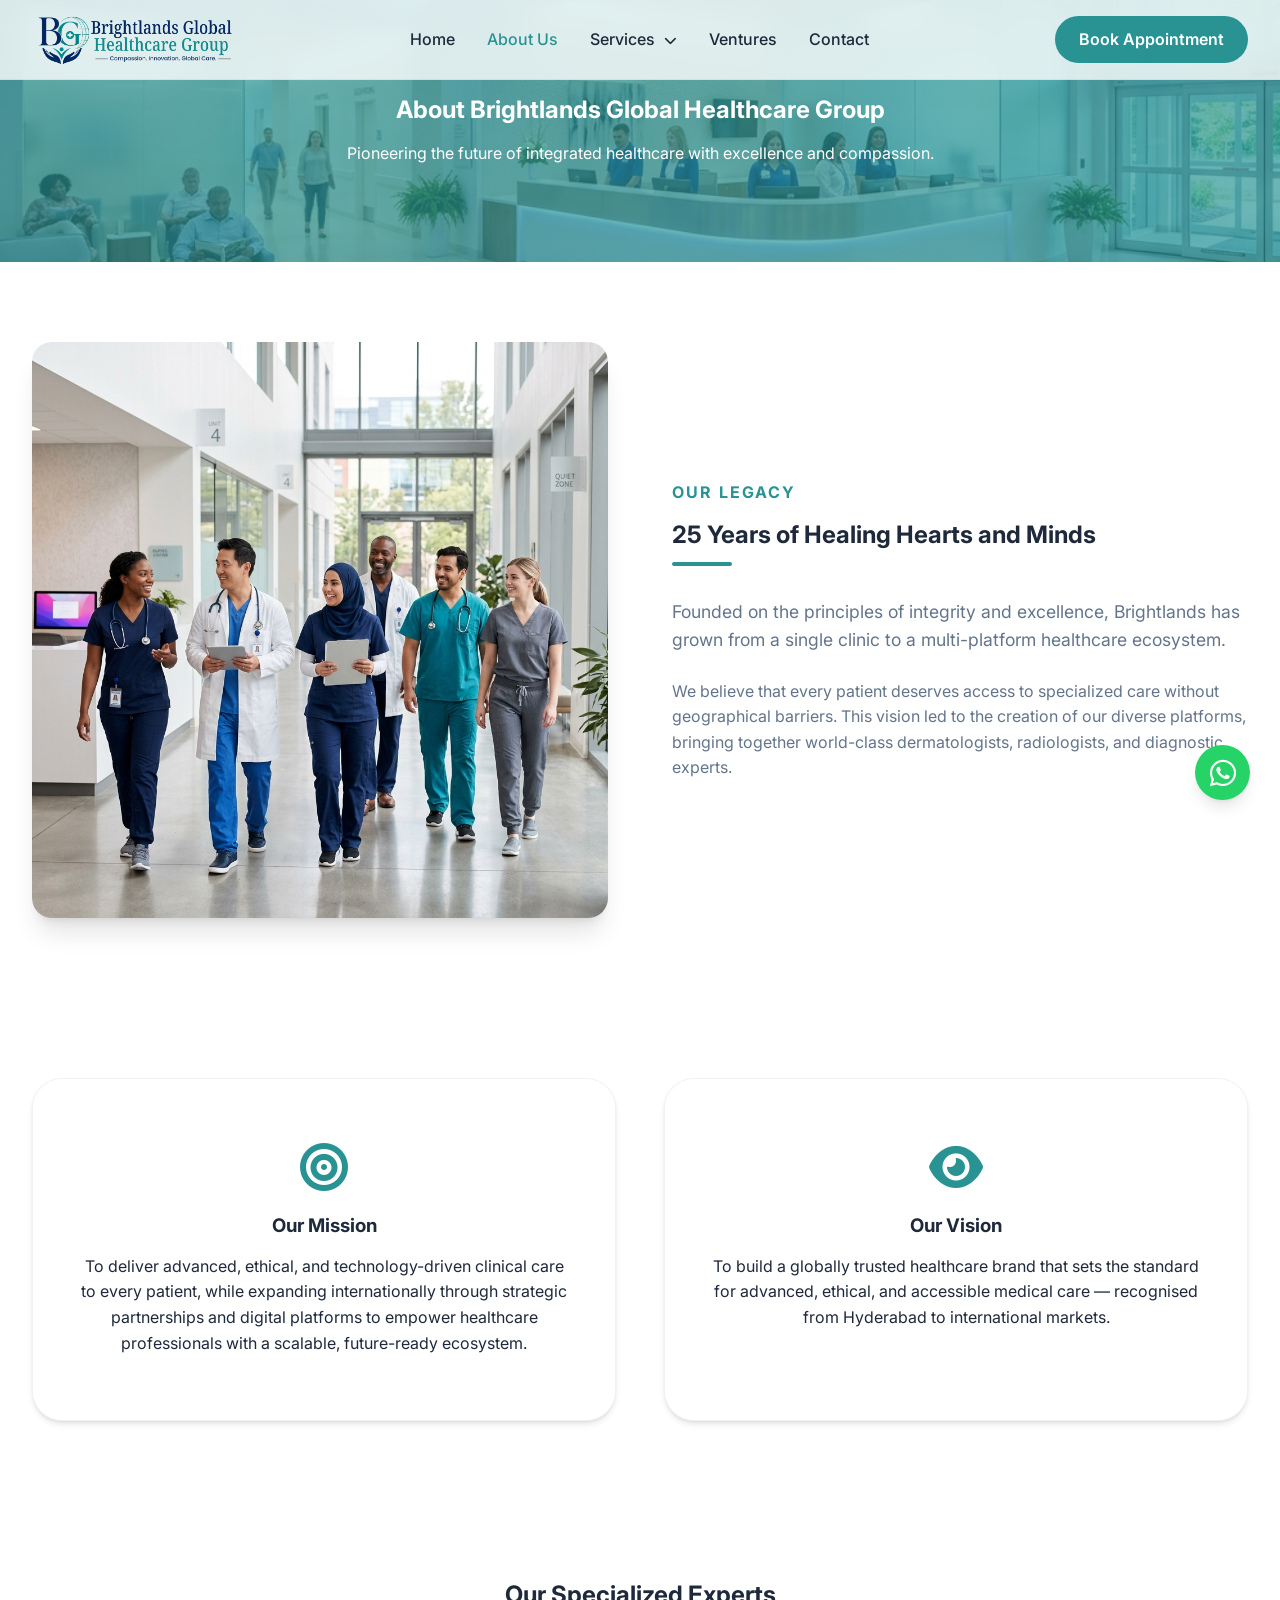
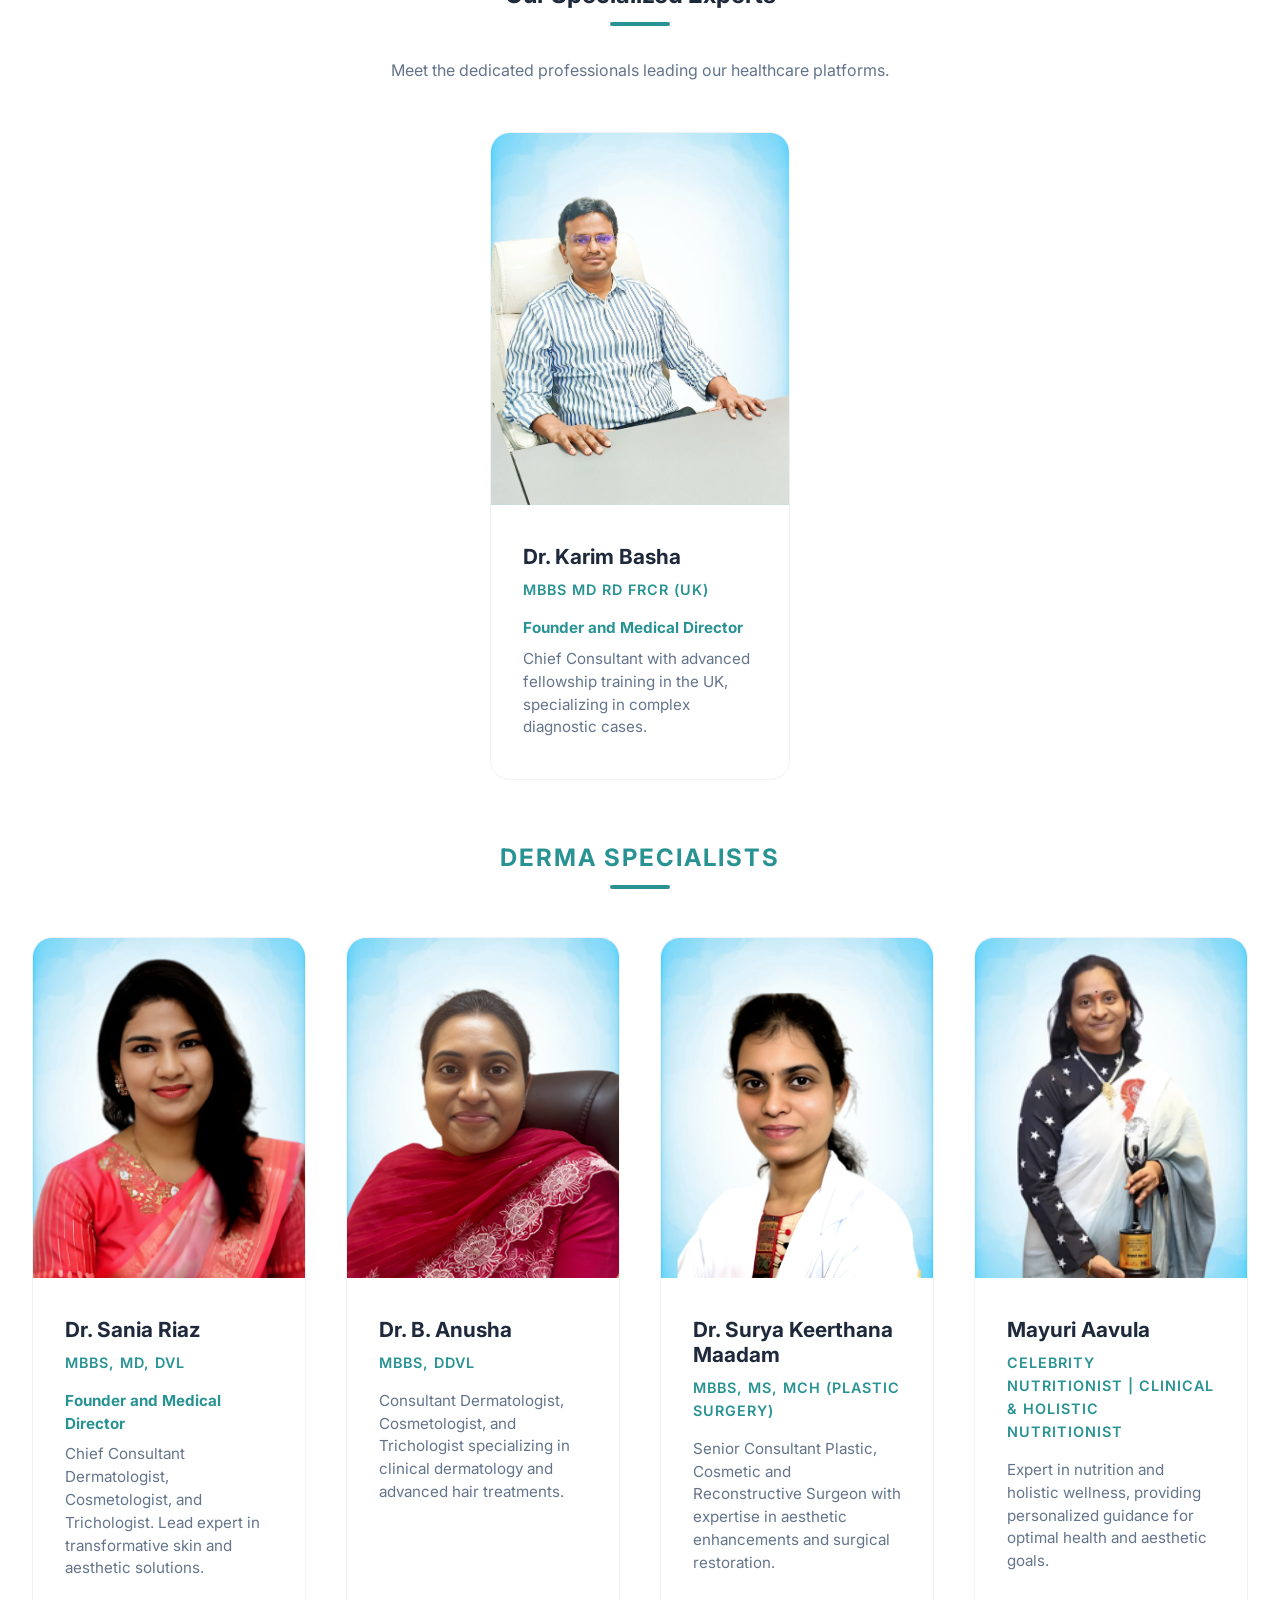
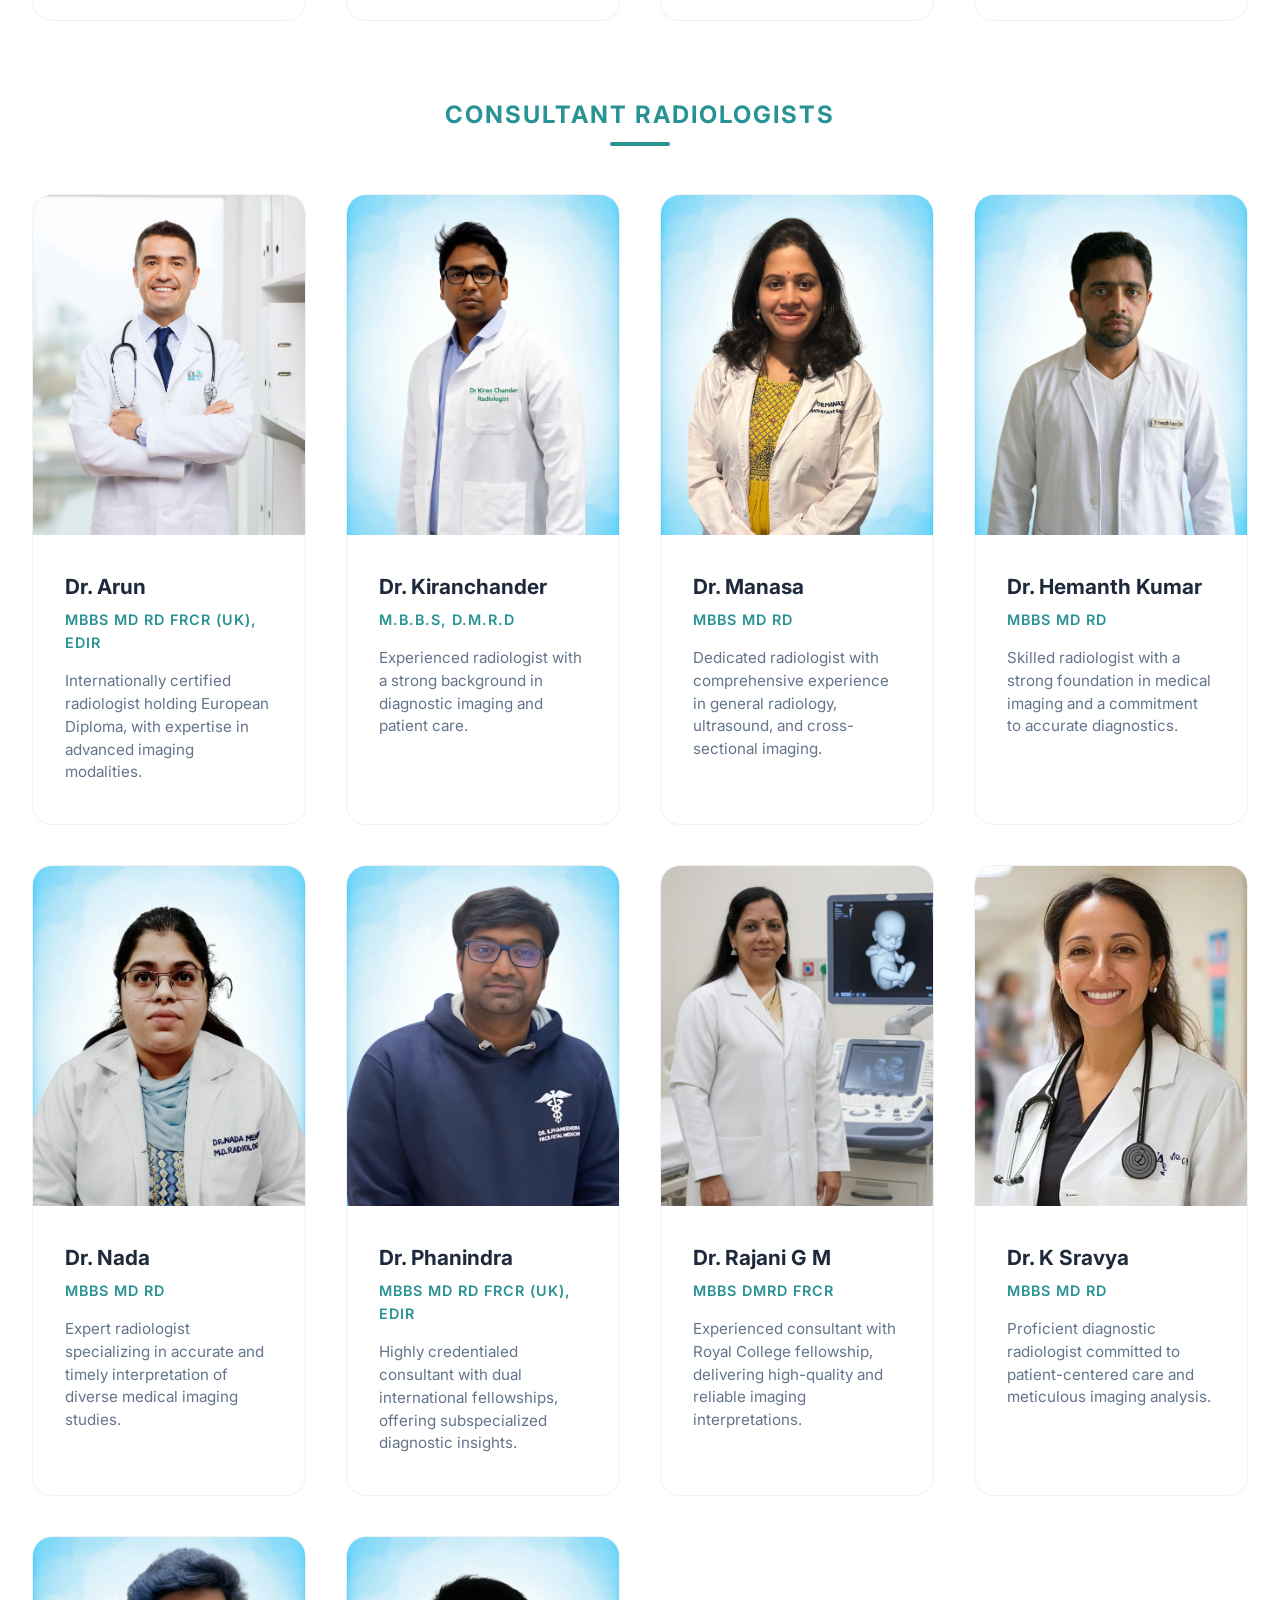
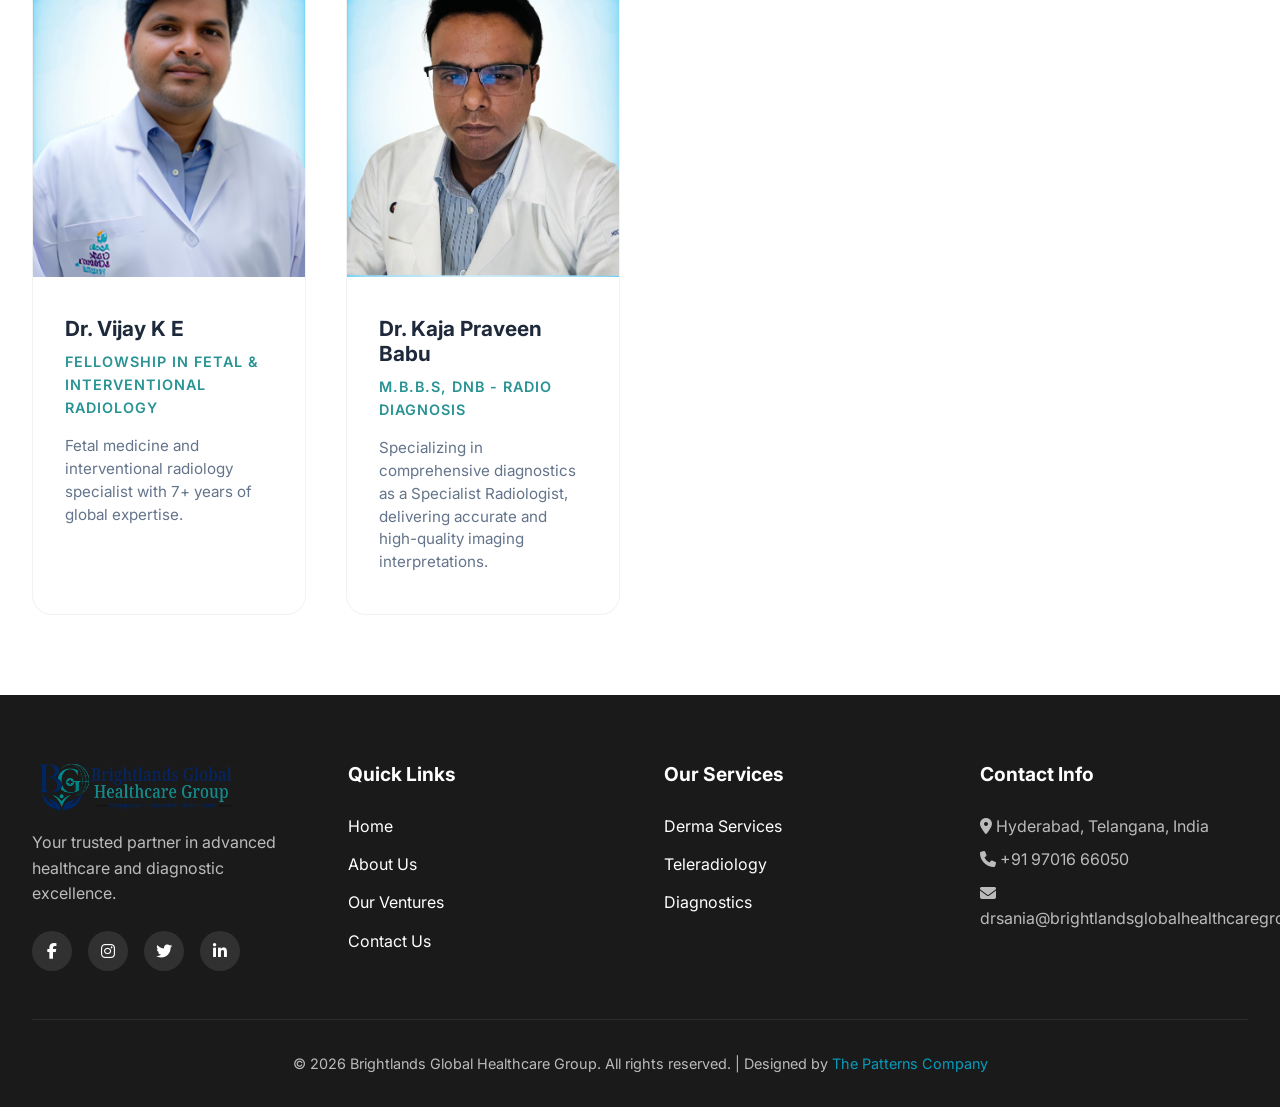
==== commit 85e680cb: "content modifications" ====
--- a/about-us.html
+++ b/about-us.html
@@ -47,7 +47,7 @@
     <!-- About Hero -->
     <section class="about-hero">
         <div class="container text-center">
-            <h1>About Brightlands Hospitals</h1>
+            <h1>About Brightlands Global Healthcare Group</h1>
             <p>Pioneering the future of integrated healthcare with excellence and compassion.</p>
         </div>
     </section>
@@ -65,7 +65,7 @@
                         Legacy</span>
                     <h2 style="margin-top: 1rem;">25 Years of Healing Hearts and Minds</h2>
                     <p style="margin-bottom: 1.5rem; color: var(--text-light); font-size: 1.1rem;">Founded on the
-                        principles of integrity and excellence, Brightlands Hospitals has grown from a single clinic to
+                        principles of integrity and excellence, Brightlands has grown from a single clinic to
                         a multi-platform healthcare ecosystem.</p>
                     <p style="color: var(--text-light);">We believe that every patient deserves access to specialized
                         care without geographical barriers. This vision led to the creation of our diverse platforms,
@@ -111,12 +111,15 @@
                     <div class="team-content">
                         <h3 class="box-title"><a href="#">Dr. Karim Basha</a></h3>
                         <span class="team-desig">MBBS MD RD FRCR (UK)</span>
-                        <p class="team-text">Senior consultant with advanced fellowship training in the UK, specializing
-                            in complex diagnostic cases.</p>
-                    </div>
-                </div>
-            </div>
-
+                        <p class="team-text">
+                            <strong style="color: var(--primary-color); display: block; margin-bottom: 0.5rem;">Founder and Medical Director</strong>
+                            Chief Consultant with advanced fellowship training in the UK, specializing in complex diagnostic cases.
+                        </p>
+                    </div>
+                </div>
+            </div>
+
+            <h2 class="text-center" style="margin-top: 4rem; margin-bottom: 2rem; color: var(--primary-color); text-transform: uppercase; letter-spacing: 2px;">Derma Specialists</h2>
             <div class="team-grid">
                 <!-- Dr. Sania Riaz -->
                 <div class="team-card">
@@ -126,8 +129,10 @@
                     <div class="team-content">
                         <h3 class="box-title"><a href="#">Dr. Sania Riaz</a></h3>
                         <span class="team-desig">MBBS, MD, DVL</span>
-                        <p class="team-text">Chief Consultant Dermatologist, Cosmetologist, and Trichologist. Lead
-                            expert in transformative skin and aesthetic solutions.</p>
+                        <p class="team-text">
+                            <strong style="color: var(--primary-color); display: block; margin-bottom: 0.5rem;">Founder and Medical Director</strong>
+                            Chief Consultant Dermatologist, Cosmetologist, and Trichologist. Lead expert in transformative skin and aesthetic solutions.
+                        </p>
                     </div>
                 </div>
 
@@ -139,7 +144,7 @@
                     <div class="team-content">
                         <h3 class="box-title"><a href="#">Dr. B. Anusha</a></h3>
                         <span class="team-desig">MBBS, DDVL</span>
-                        <p class="team-text">Chief Consultant Dermatologist, Cosmetologist, and Trichologist
+                        <p class="team-text">Consultant Dermatologist, Cosmetologist, and Trichologist
                             specializing in clinical dermatology and advanced hair treatments.</p>
                     </div>
                 </div>
@@ -152,13 +157,26 @@
                     <div class="team-content">
                         <h3 class="box-title"><a href="#">Dr. Surya Keerthana Maadam</a></h3>
                         <span class="team-desig">MBBS, MS, MCh (Plastic Surgery)</span>
-                        <p class="team-text">Consultant Plastic, Cosmetic and Reconstructive Surgeon with expertise in
+                        <p class="team-text">Senior Consultant Plastic, Cosmetic and Reconstructive Surgeon with expertise in
                             aesthetic enhancements and surgical restoration.</p>
                     </div>
                 </div>
 
-
-
+                <!-- Mayuri Aavula -->
+                <div class="team-card">
+                    <div class="box-img">
+                        <img src="assets/images/mayuri.png" alt="Mayuri Aavula">
+                    </div>
+                    <div class="team-content">
+                        <h3 class="box-title"><a href="#">Mayuri Aavula</a></h3>
+                        <span class="team-desig">Celebrity Nutritionist | Clinical & Holistic Nutritionist</span>
+                        <p class="team-text">Expert in nutrition and holistic wellness, providing personalized guidance for optimal health and aesthetic goals.</p>
+                    </div>
+                </div>
+            </div>
+
+            <h2 class="text-center" style="margin-top: 5rem; margin-bottom: 2rem; color: var(--primary-color); text-transform: uppercase; letter-spacing: 2px;">Consultant Radiologists</h2>
+            <div class="team-grid">
                 <!-- Dr. Arun -->
                 <div class="team-card">
                     <div class="box-img">
@@ -198,19 +216,6 @@
                     </div>
                 </div>
 
-                <!-- Dr. Arshiya -->
-                <div class="team-card">
-                    <div class="box-img">
-                        <img src="assets/images/team/placeholder.png" alt="Dr. Arshiya">
-                    </div>
-                    <div class="team-content">
-                        <h3 class="box-title"><a href="#">Dr. Arshiya</a></h3>
-                        <span class="team-desig">Gold Medalist (MBBS MD RD)</span>
-                        <p class="team-text">Award-winning specialist demonstrating exceptional proficiency and academic
-                            excellence in diagnostic radiology.</p>
-                    </div>
-                </div>
-
                 <!-- Dr. Hemanth Kumar -->
                 <div class="team-card">
                     <div class="box-img">
@@ -266,26 +271,13 @@
                 <!-- Dr. K Sravya -->
                 <div class="team-card">
                     <div class="box-img">
-                        <img src="assets/images/team/placeholder.png" alt="Dr. K Sravya">
+                        <img src="assets/images/team/dr-sravya.png" alt="Dr. K Sravya" style="object-position: 85% center;">
                     </div>
                     <div class="team-content">
                         <h3 class="box-title"><a href="#">Dr. K Sravya</a></h3>
                         <span class="team-desig">MBBS MD RD</span>
                         <p class="team-text">Proficient diagnostic radiologist committed to patient-centered care and
                             meticulous imaging analysis.</p>
-                    </div>
-                </div>
-
-                <!-- Dr. Shilpa -->
-                <div class="team-card">
-                    <div class="box-img">
-                        <img src="assets/images/team/placeholder.png" alt="Dr. Shilpa">
-                    </div>
-                    <div class="team-content">
-                        <h3 class="box-title"><a href="#">Dr. Shilpa</a></h3>
-                        <span class="team-desig">MBBS DNB RAD FRCR (UK)</span>
-                        <p class="team-text">Highly qualified radiologist combining rigorous national board
-                            certification with international fellowship expertise.</p>
                     </div>
                 </div>
 
@@ -354,7 +346,7 @@
                 <div class="footer-col">
                     <h4>Contact Info</h4>
                     <p style="opacity: 0.7;"><i class="fas fa-location-dot"></i> Hyderabad, Telangana, India</p>
-                    <p style="opacity: 0.7; margin: 0.5rem 0;"><i class="fas fa-phone"></i> +91 78787 85823</p>
+                    <p style="opacity: 0.7; margin: 0.5rem 0;"><i class="fas fa-phone"></i> +91 97016 66050</p>
                     <p style="opacity: 0.7;"><i class="fas fa-envelope"></i>
                         drsania@brightlandsglobalhealthcaregroup.com</p>
                 </div>
--- a/assets/css/style.css
+++ b/assets/css/style.css
@@ -101,7 +101,12 @@
     border-radius: 2px;
 }
 
-.text-center h2::after {
+.text-center h2::after,
+.form-title h2::after,
+.presence-content h2::after,
+.section-title h2::after,
+h2.section-title::after,
+h2.text-center::after {
     left: 50%;
     transform: translateX(-50%);
 }
@@ -1351,23 +1356,30 @@
 
 /* Platforms Title */
 .platforms-main-title {
-    padding: 5rem 0 3rem;
-    font-size: 3rem;
+    padding: 6rem 0 0;
+    font-size: 3.5rem;
     margin-bottom: 0;
     background-color: var(--white);
+    background: linear-gradient(135deg, var(--text-color) 0%, var(--primary-color) 100%);
+    -webkit-background-clip: text;
+    -webkit-text-fill-color: transparent;
+    font-weight: 800;
+    letter-spacing: -1px;
+    margin-bottom: 1rem;
 }
 
 @media (max-width: 992px) {
     .platforms-main-title {
-        font-size: 2.5rem;
-        padding: 4rem 1.5rem 2rem;
+        font-size: 2.8rem;
+        padding: 5rem 1.5rem 2.5rem;
     }
 }
 
 @media (max-width: 480px) {
     .platforms-main-title {
-        font-size: 2rem;
-        padding: 3rem 1.5rem 1.5rem;
+        font-size: 2.2rem;
+        padding: 4rem 1.2rem 2rem;
+        letter-spacing: 0;
     }
 }
 
@@ -1609,15 +1621,7 @@
     font-weight: 800;
 }
 
-.stats-info-right .section-title::after {
-    content: '';
-    position: absolute;
-    bottom: -10px;
-    left: 0;
-    width: 100%;
-    height: 2px;
-    background-color: var(--primary-color);
-}
+
 
 .stats-grid-new {
     display: grid;
@@ -2043,17 +2047,147 @@
     margin-bottom: 1.5rem;
 }
 
-.read-more {
+.read-more, .read-more-btn {
     font-weight: 700;
     color: var(--primary-color);
     display: flex;
     align-items: center;
     gap: 0.5rem;
     transition: var(--transition);
-}
-
-.read-more:hover {
+    background: none;
+    border: none;
+    padding: 0;
+    cursor: pointer;
+    font-family: inherit;
+    font-size: 1rem;
+}
+
+.read-more:hover, .read-more-btn:hover {
     gap: 1rem;
+}
+
+/* Blog Modal Styles */
+.blog-modal {
+    display: none;
+    position: fixed;
+    z-index: 2000;
+    left: 0;
+    top: 0;
+    width: 100%;
+    height: 100%;
+    background-color: rgba(0, 0, 0, 0.8);
+    backdrop-filter: blur(5px);
+    overflow-y: auto;
+}
+
+.blog-modal-content {
+    background-color: var(--white);
+    margin: 5% auto;
+    padding: 0;
+    border-radius: 30px;
+    width: 90%;
+    max-width: 800px;
+    position: relative;
+    box-shadow: 0 25px 50px rgba(0, 0, 0, 0.3);
+    animation: modalFadeIn 0.4s ease-out;
+}
+
+@keyframes modalFadeIn {
+    from { opacity: 0; transform: translateY(-50px); }
+    to { opacity: 1; transform: translateY(0); }
+}
+
+.close-modal {
+    position: absolute;
+    top: 20px;
+    right: 30px;
+    color: var(--text-color);
+    font-size: 40px;
+    font-weight: bold;
+    cursor: pointer;
+    z-index: 10;
+    transition: var(--transition);
+}
+
+.close-modal:hover {
+    color: var(--primary-color);
+    transform: rotate(90deg);
+}
+
+.blog-modal-header {
+    padding: 4rem 4rem 2rem;
+    text-align: left;
+}
+
+.blog-modal-cat {
+    display: inline-block;
+    background: var(--primary-color);
+    color: var(--white);
+    padding: 0.5rem 1.5rem;
+    border-radius: 30px;
+    font-size: 0.8rem;
+    font-weight: 700;
+    margin-bottom: 1.5rem;
+    text-transform: uppercase;
+}
+
+.blog-modal-header h2 {
+    font-size: 2.5rem;
+    color: var(--text-color);
+    margin-bottom: 1rem;
+    line-height: 1.2;
+}
+
+.blog-modal-date {
+    color: var(--text-light);
+    font-size: 0.9rem;
+    font-weight: 600;
+}
+
+.blog-modal-img {
+    width: 100%;
+    height: 400px;
+}
+
+.blog-modal-img img {
+    width: 100%;
+    height: 100%;
+    object-fit: cover;
+}
+
+.blog-modal-text {
+    padding: 3rem 4rem 4rem;
+    font-size: 1.1rem;
+    line-height: 1.8;
+    color: var(--text-color);
+}
+
+.blog-modal-text h4 {
+    font-size: 1.4rem;
+    margin: 2.5rem 0 1rem;
+    color: var(--primary-color);
+}
+
+.blog-modal-text p {
+    margin-bottom: 1.5rem;
+}
+
+@media (max-width: 768px) {
+    .blog-modal-header {
+        padding: 3rem 2rem 1.5rem;
+    }
+    
+    .blog-modal-header h2 {
+        font-size: 1.8rem;
+    }
+    
+    .blog-modal-text {
+        padding: 2rem 2rem 3rem;
+    }
+    
+    .blog-modal-img {
+        height: 250px;
+    }
 }
 
 /* Global Presence Section */
@@ -2269,15 +2403,13 @@
 
 .team-card {
     background: var(--white);
-    border-radius: 24px;
+    border-radius: 20px;
     overflow: hidden;
-    box-shadow: var(--shadow-md);
-    border: 1px solid rgba(0, 0, 0, 0.03);
-    transition: var(--transition);
-    text-align: left;
+    transition: var(--transition);
+    border: 1px solid rgba(0, 0, 0, 0.05);
+    display: flex;
+    flex-direction: column;
     height: 100%;
-    display: flex;
-    flex-direction: column;
 }
 
 .team-card:hover {
@@ -2287,15 +2419,17 @@
 }
 
 .box-img {
-    /* height: 280px; */
+    aspect-ratio: 4 / 5;
     overflow: hidden;
     position: relative;
+    background: #f8f9fa;
 }
 
 .box-img img {
     width: 100%;
     height: 100%;
-    /* object-fit: cover; */
+    object-fit: cover;
+    object-position: top center;
     transition: var(--transition);
 }
 
@@ -2310,7 +2444,7 @@
 }
 
 .team-content {
-    padding: 2rem;
+    padding: 2.5rem 2rem;
     flex-grow: 1;
     display: flex;
     flex-direction: column;
@@ -2494,8 +2628,8 @@
     padding: 8rem 0;
     position: relative;
     overflow: hidden;
-    background: linear-gradient(rgba(26, 26, 26, 0.9), rgba(26, 26, 26, 0.9)), 
-                url('https://images.unsplash.com/photo-1526778548025-fa2f459cd5c1?auto=format&fit=crop&w=1920&q=80') center/cover no-repeat;
+    background: linear-gradient(rgba(26, 26, 26, 0.9), rgba(26, 26, 26, 0.9)),
+        url('https://images.unsplash.com/photo-1526778548025-fa2f459cd5c1?auto=format&fit=crop&w=1920&q=80') center/cover no-repeat;
 }
 
 .presence-grid {
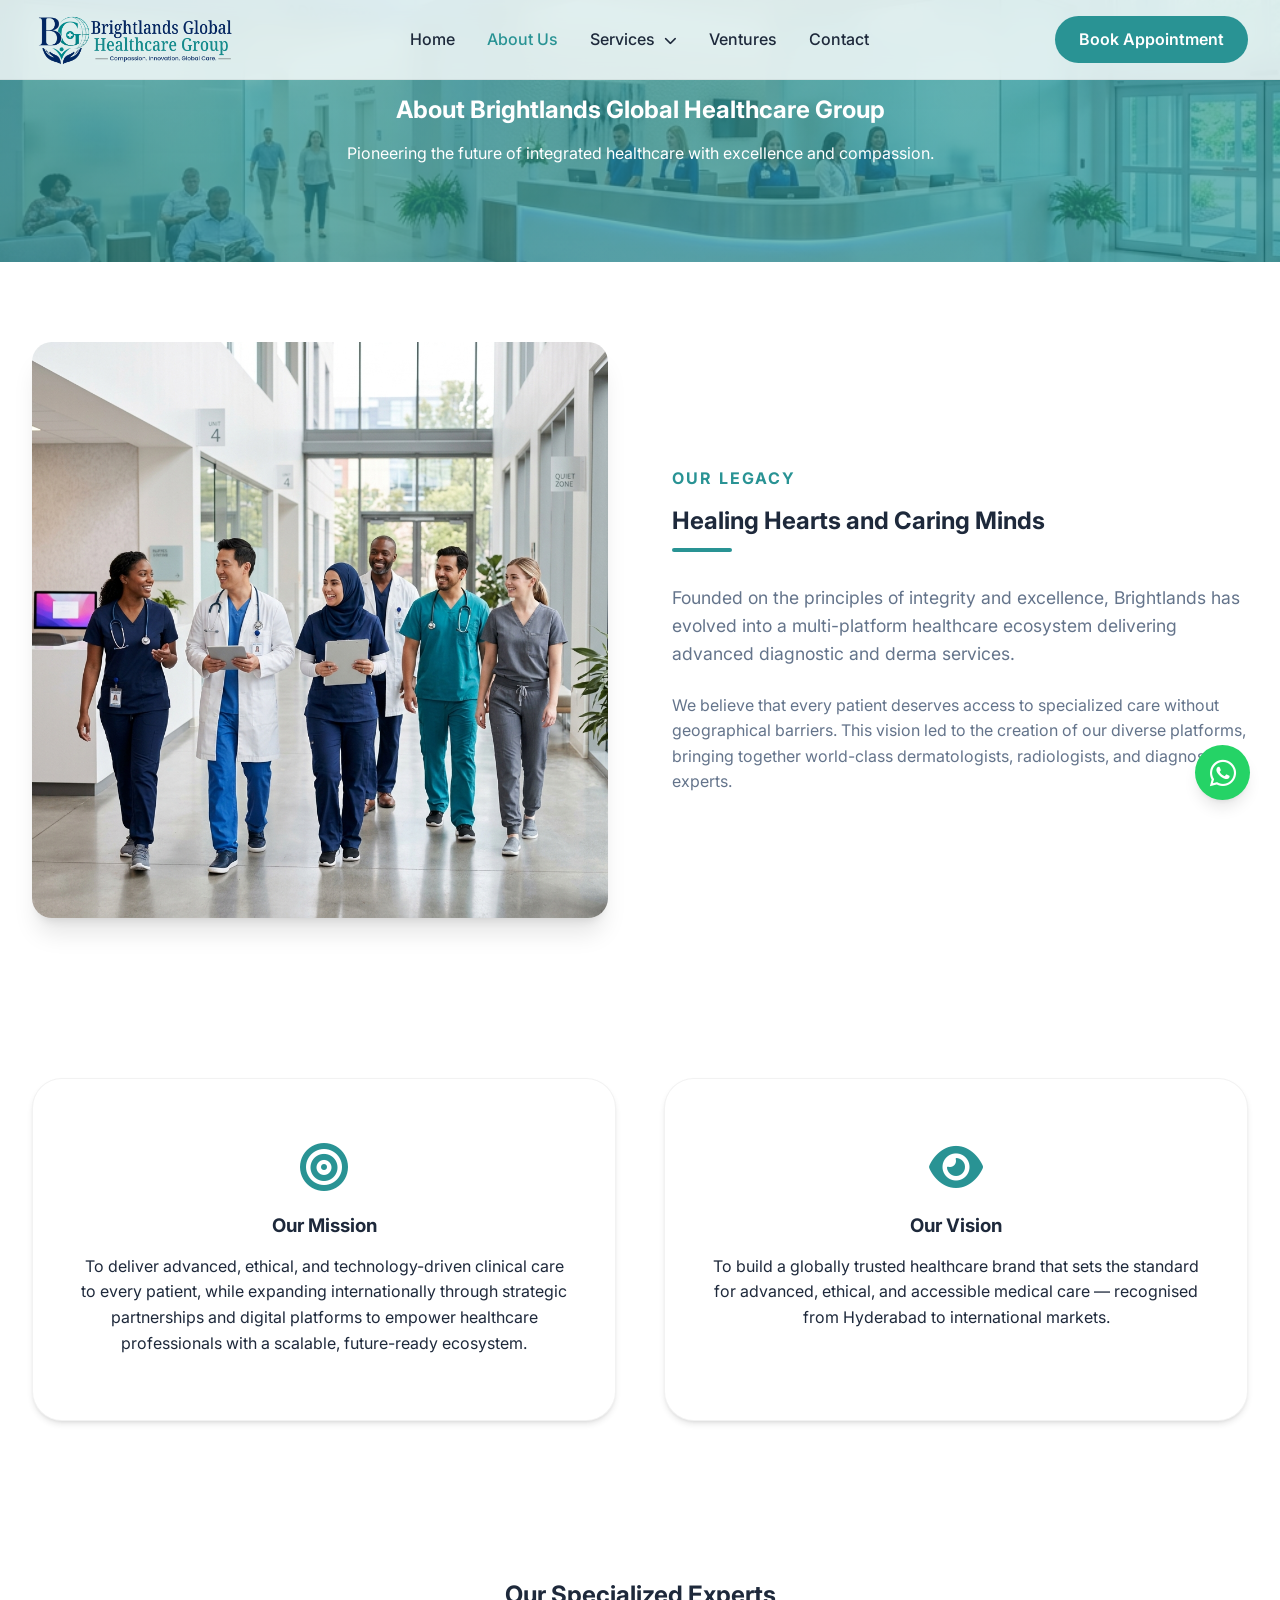
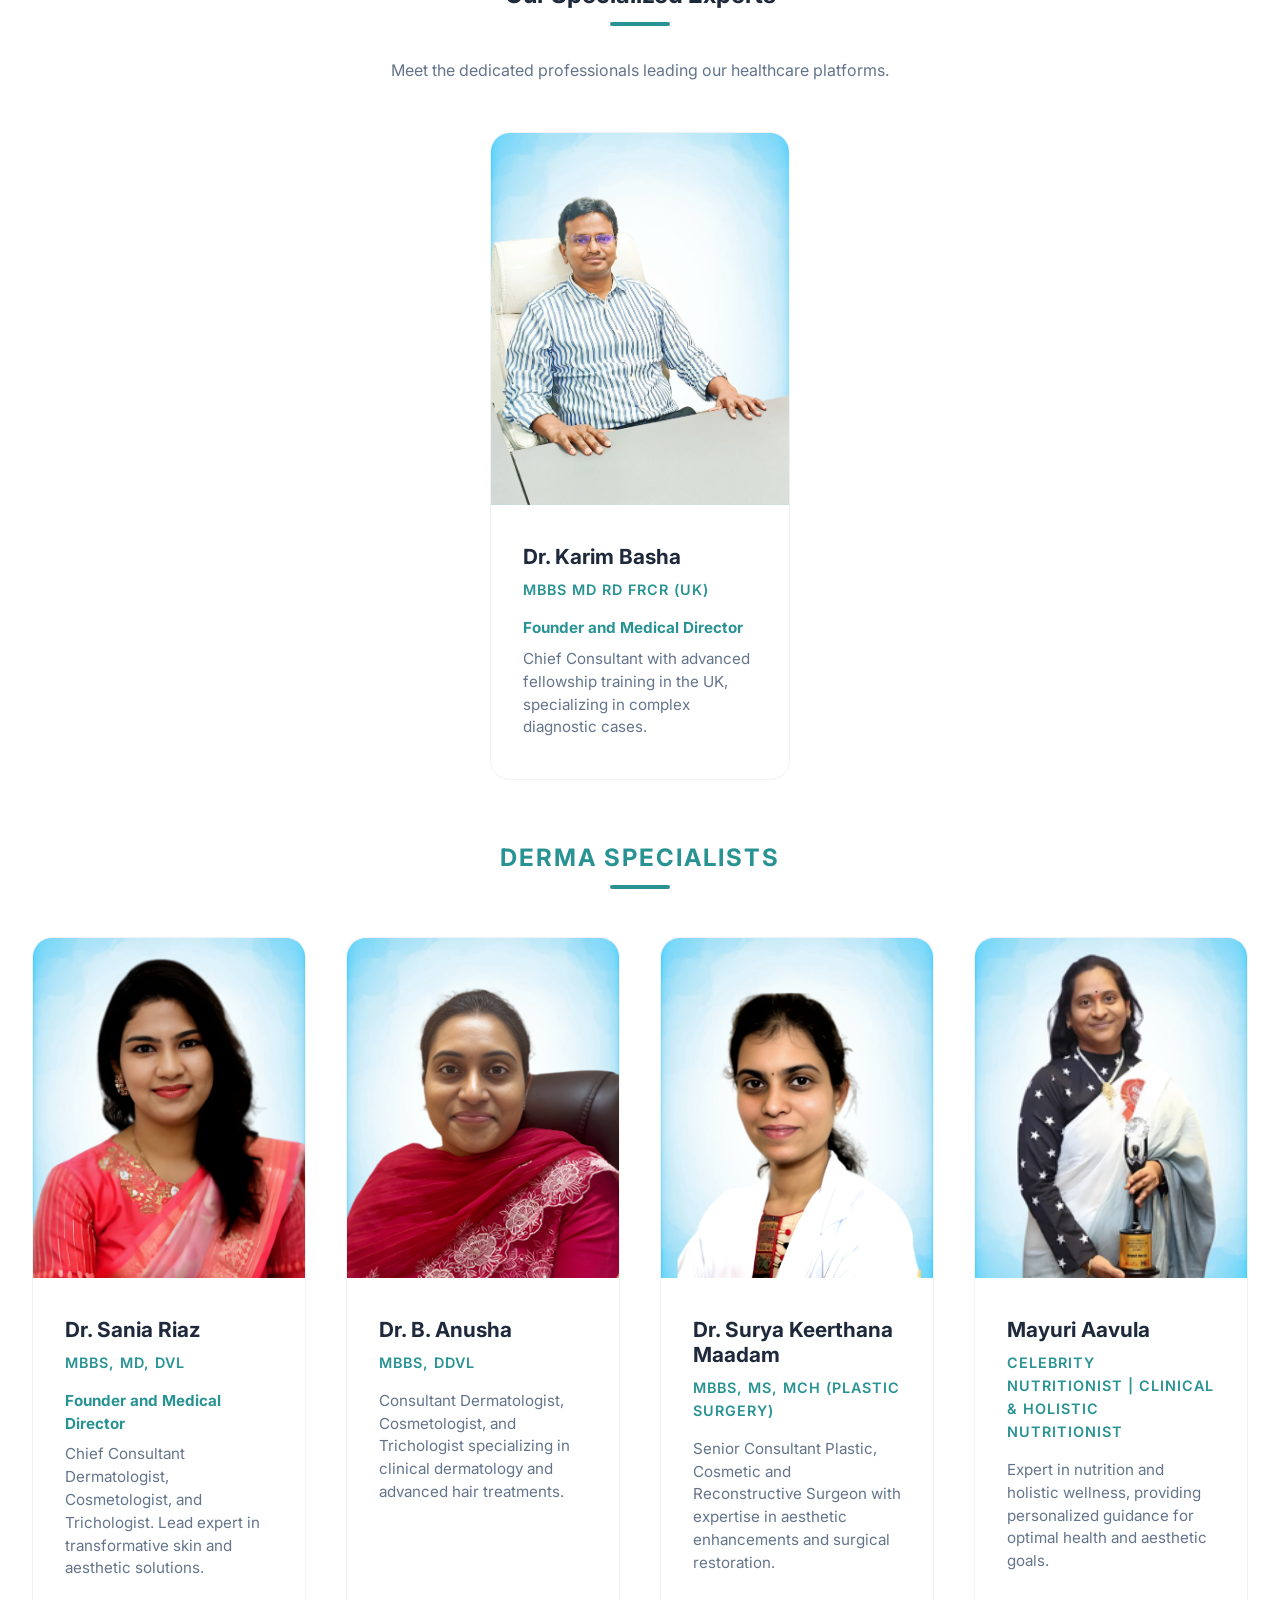
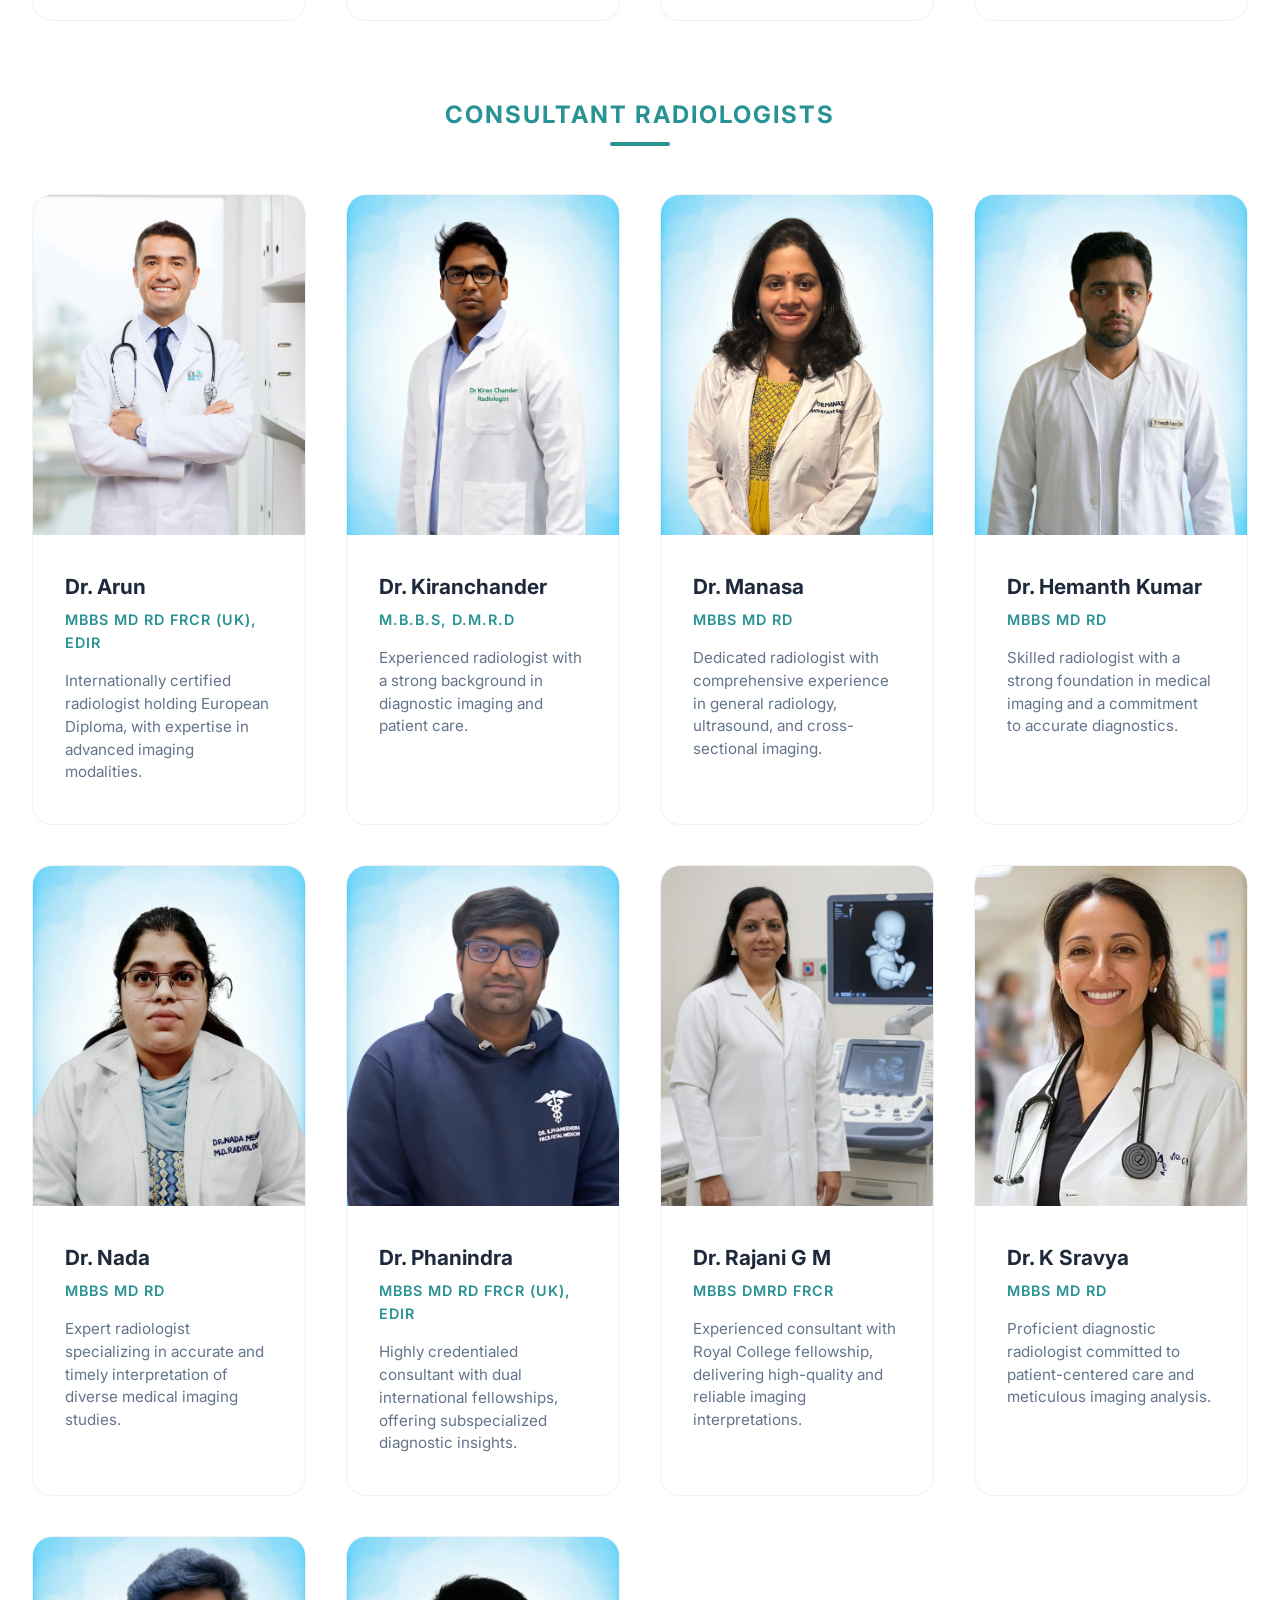
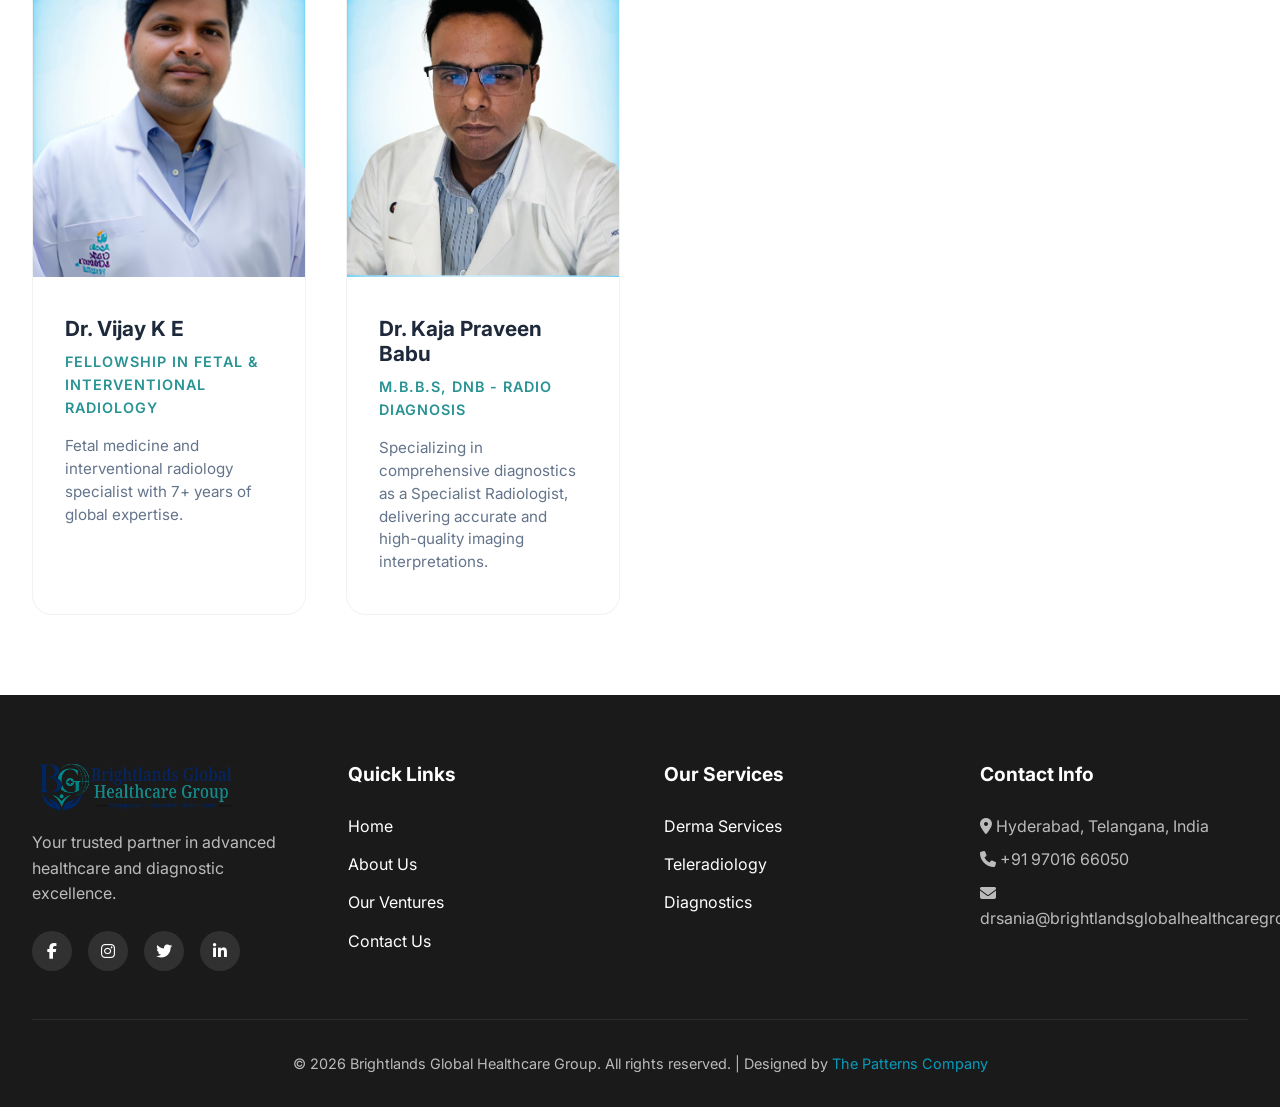
==== commit f99fbc7d: "Legacy update" ====
--- a/about-us.html
+++ b/about-us.html
@@ -63,10 +63,8 @@
                     <span
                         style="color: var(--primary-color); font-weight: 700; text-transform: uppercase; letter-spacing: 2px;">Our
                         Legacy</span>
-                    <h2 style="margin-top: 1rem;">25 Years of Healing Hearts and Minds</h2>
-                    <p style="margin-bottom: 1.5rem; color: var(--text-light); font-size: 1.1rem;">Founded on the
-                        principles of integrity and excellence, Brightlands has grown from a single clinic to
-                        a multi-platform healthcare ecosystem.</p>
+                    <h2 style="margin-top: 1rem;">Healing Hearts and Caring Minds</h2>
+                    <p style="margin-bottom: 1.5rem; color: var(--text-light); font-size: 1.1rem;">Founded on the principles of integrity and excellence, Brightlands has evolved into a multi-platform healthcare ecosystem delivering advanced diagnostic and derma services.</p>
                     <p style="color: var(--text-light);">We believe that every patient deserves access to specialized
                         care without geographical barriers. This vision led to the creation of our diverse platforms,
                         bringing together world-class dermatologists, radiologists, and diagnostic experts.</p>
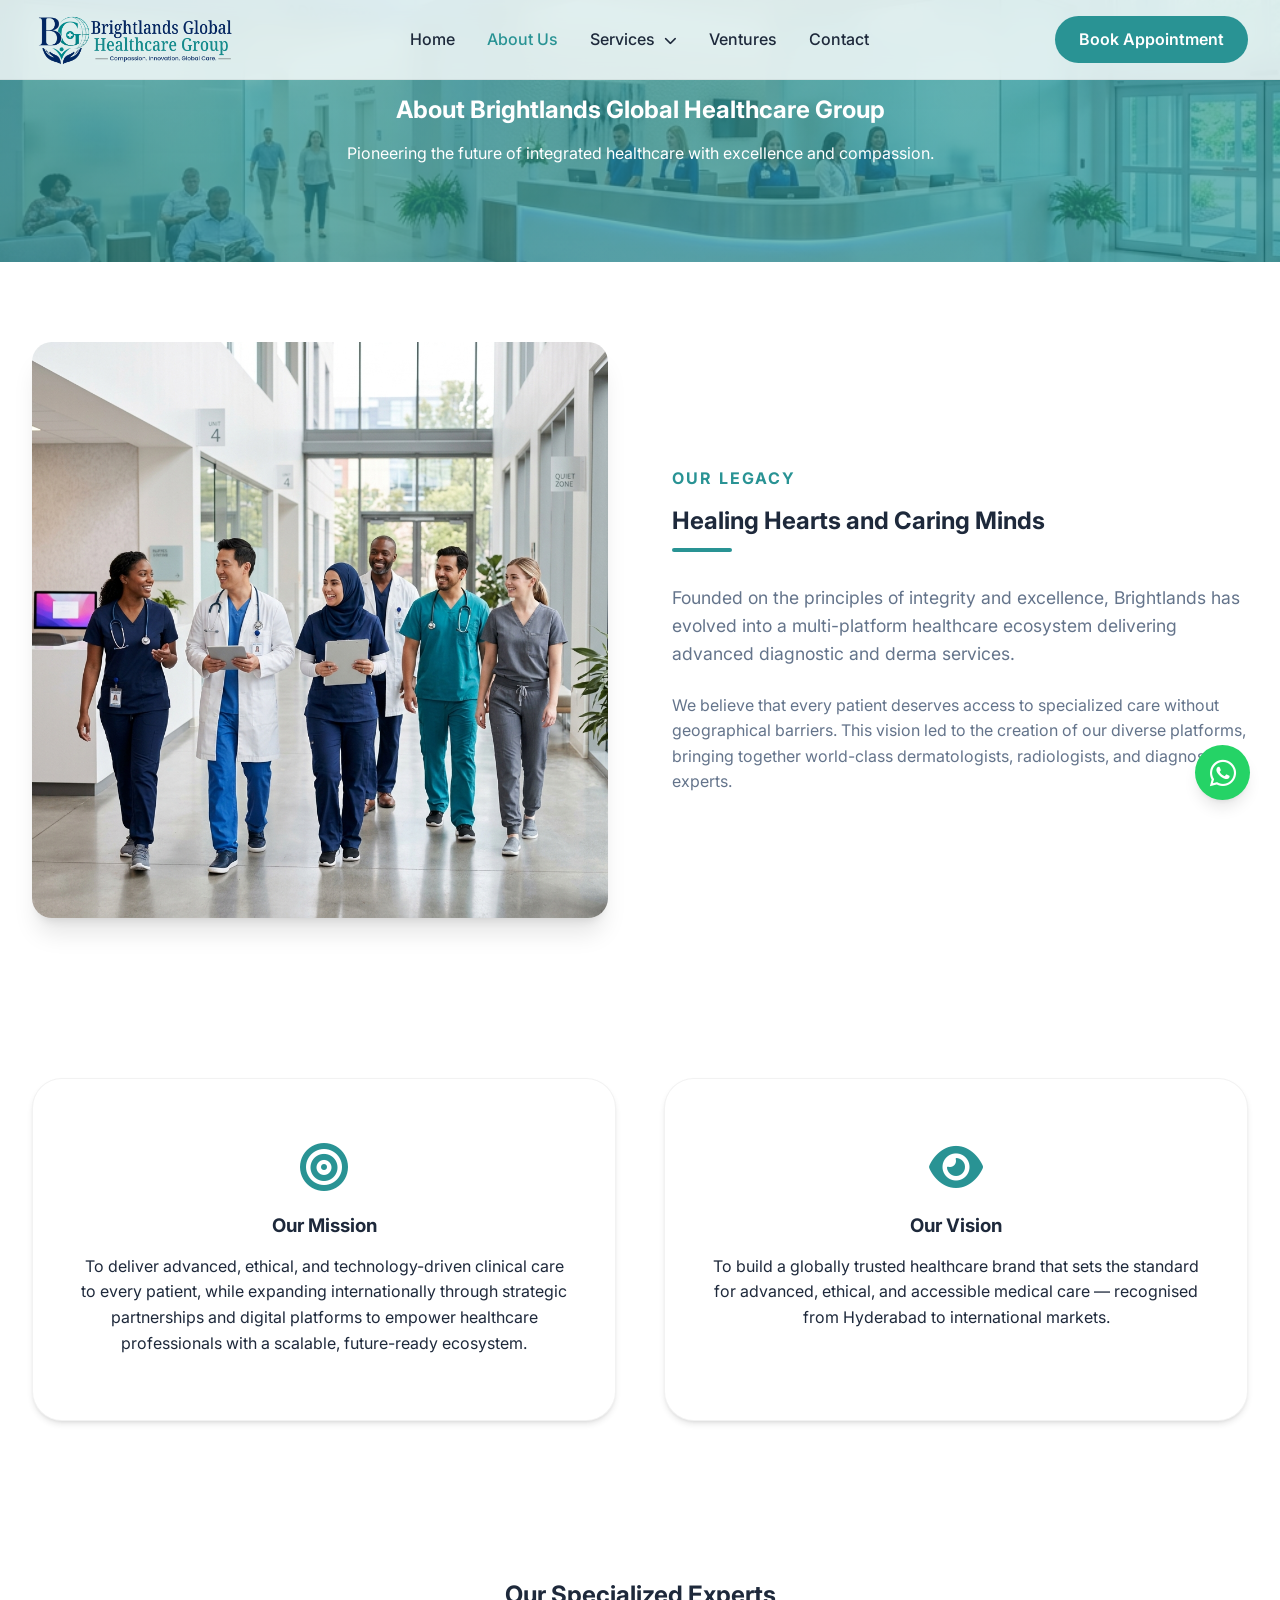
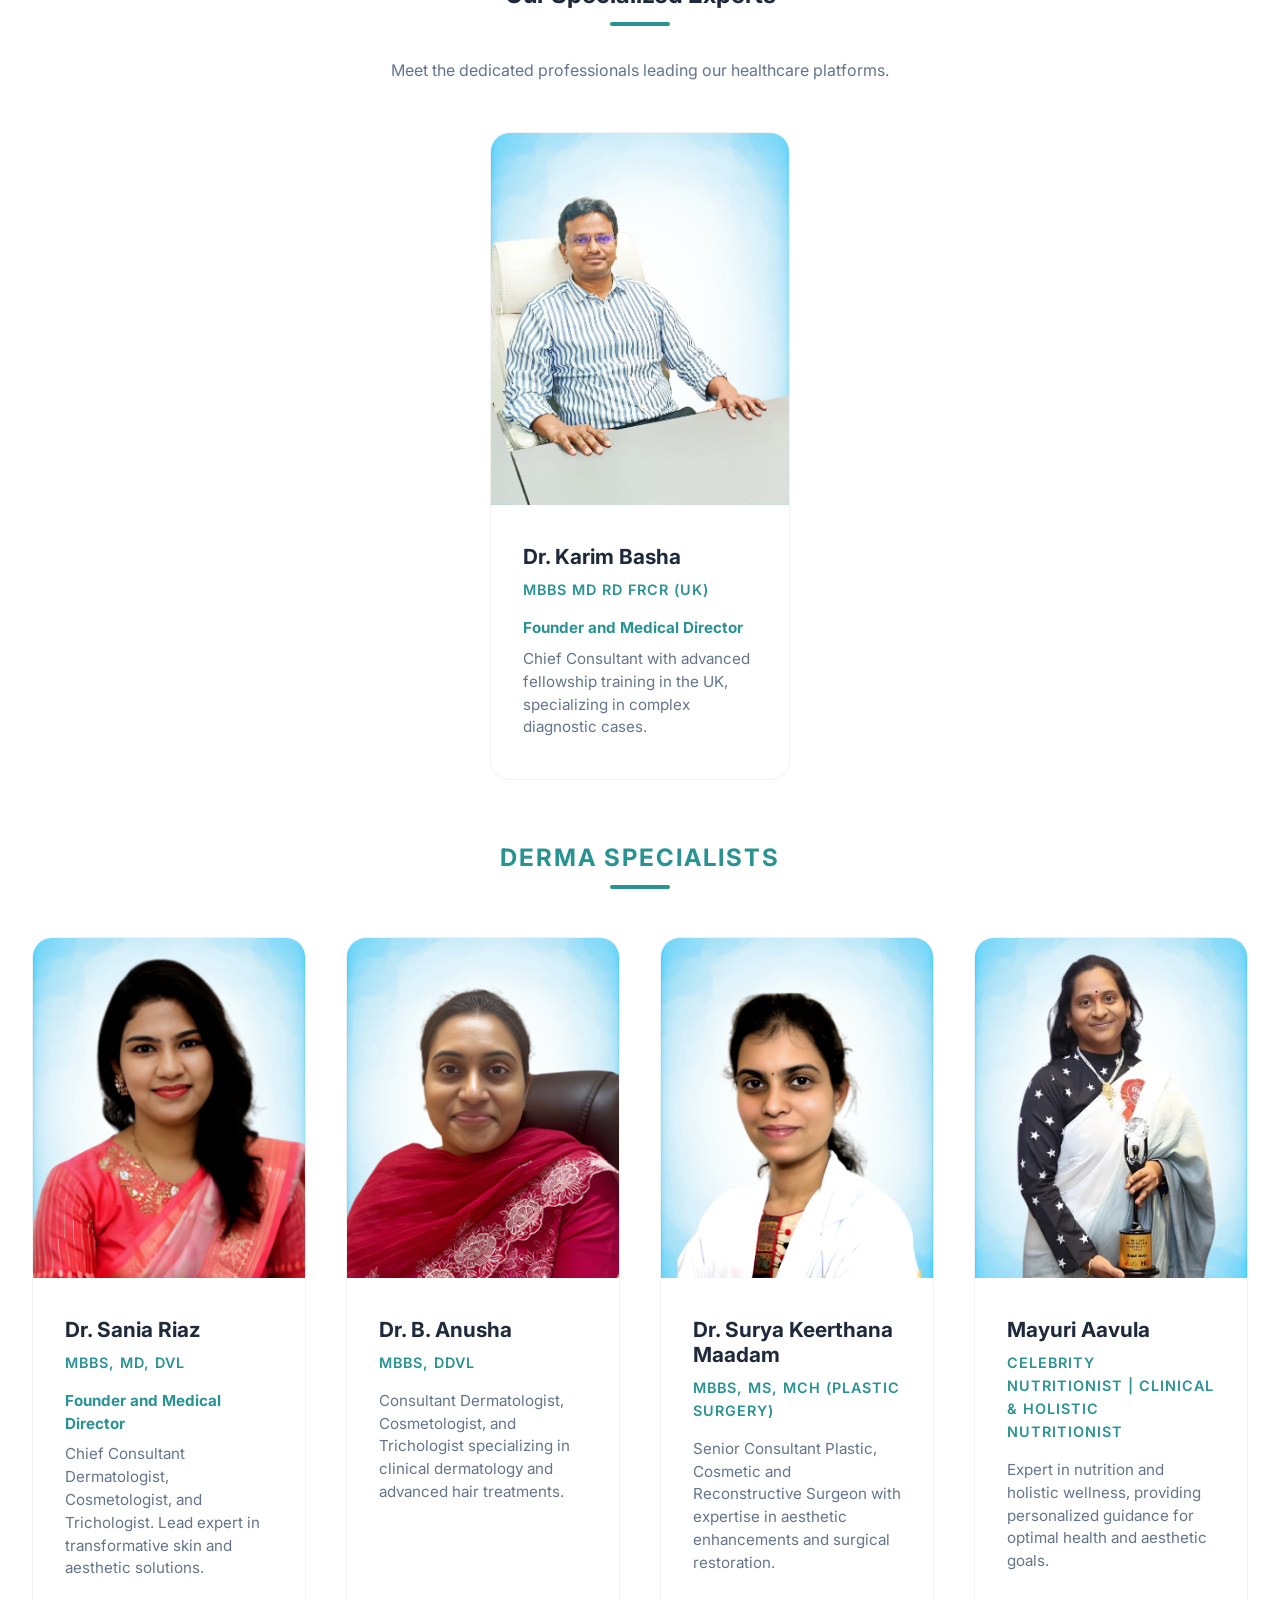
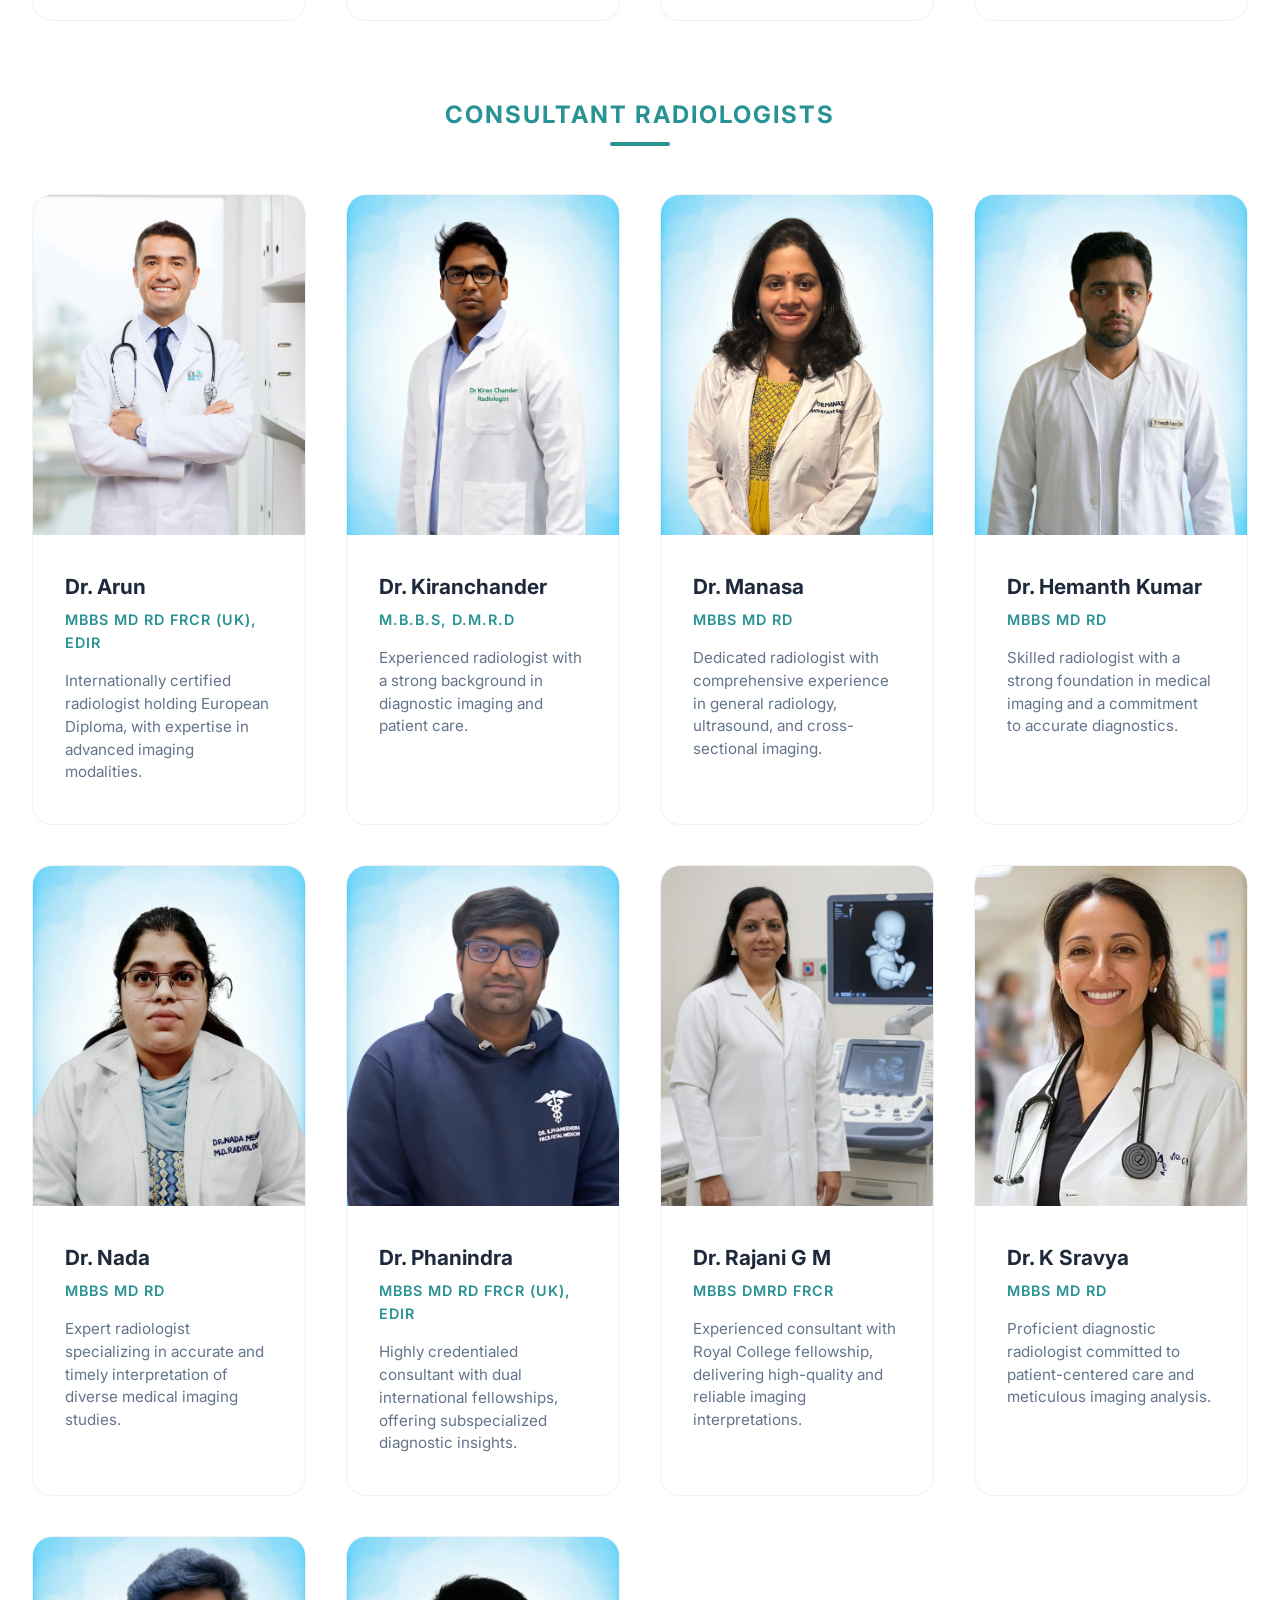
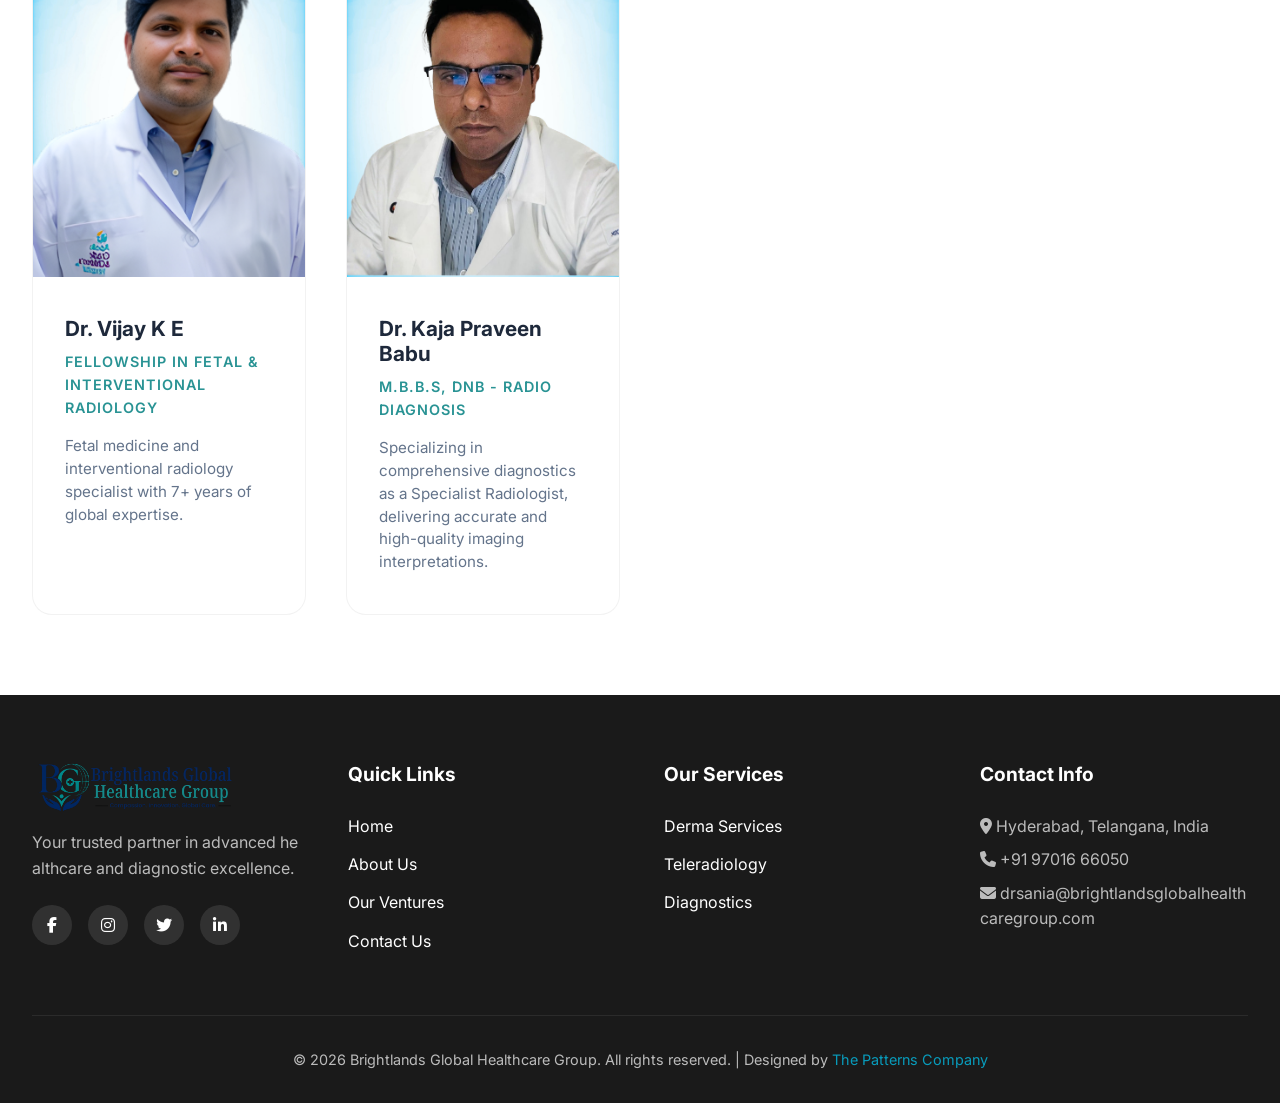
==== commit 6ee0562d: "img update" ====
--- a/about-us.html
+++ b/about-us.html
@@ -163,7 +163,7 @@
                 <!-- Mayuri Aavula -->
                 <div class="team-card">
                     <div class="box-img">
-                        <img src="assets/images/mayuri.png" alt="Mayuri Aavula">
+                        <img src="assets/images/team/mayuri.png" alt="Mayuri Aavula">
                     </div>
                     <div class="team-content">
                         <h3 class="box-title"><a href="#">Mayuri Aavula</a></h3>
--- a/assets/css/style.css
+++ b/assets/css/style.css
@@ -712,6 +712,10 @@
     padding-left: 5px;
 }
 
+.footer-col p {
+    word-break: break-all;
+}
+
 .copyright {
     border-top: 1px solid #333;
     padding-top: 2rem;
@@ -730,6 +734,10 @@
     padding: 2rem;
     background-color: var(--accent-color);
     border-radius: 15px;
+}
+
+.contact-info p {
+    word-break: break-all;
 }
 
 .contact-info-item {
